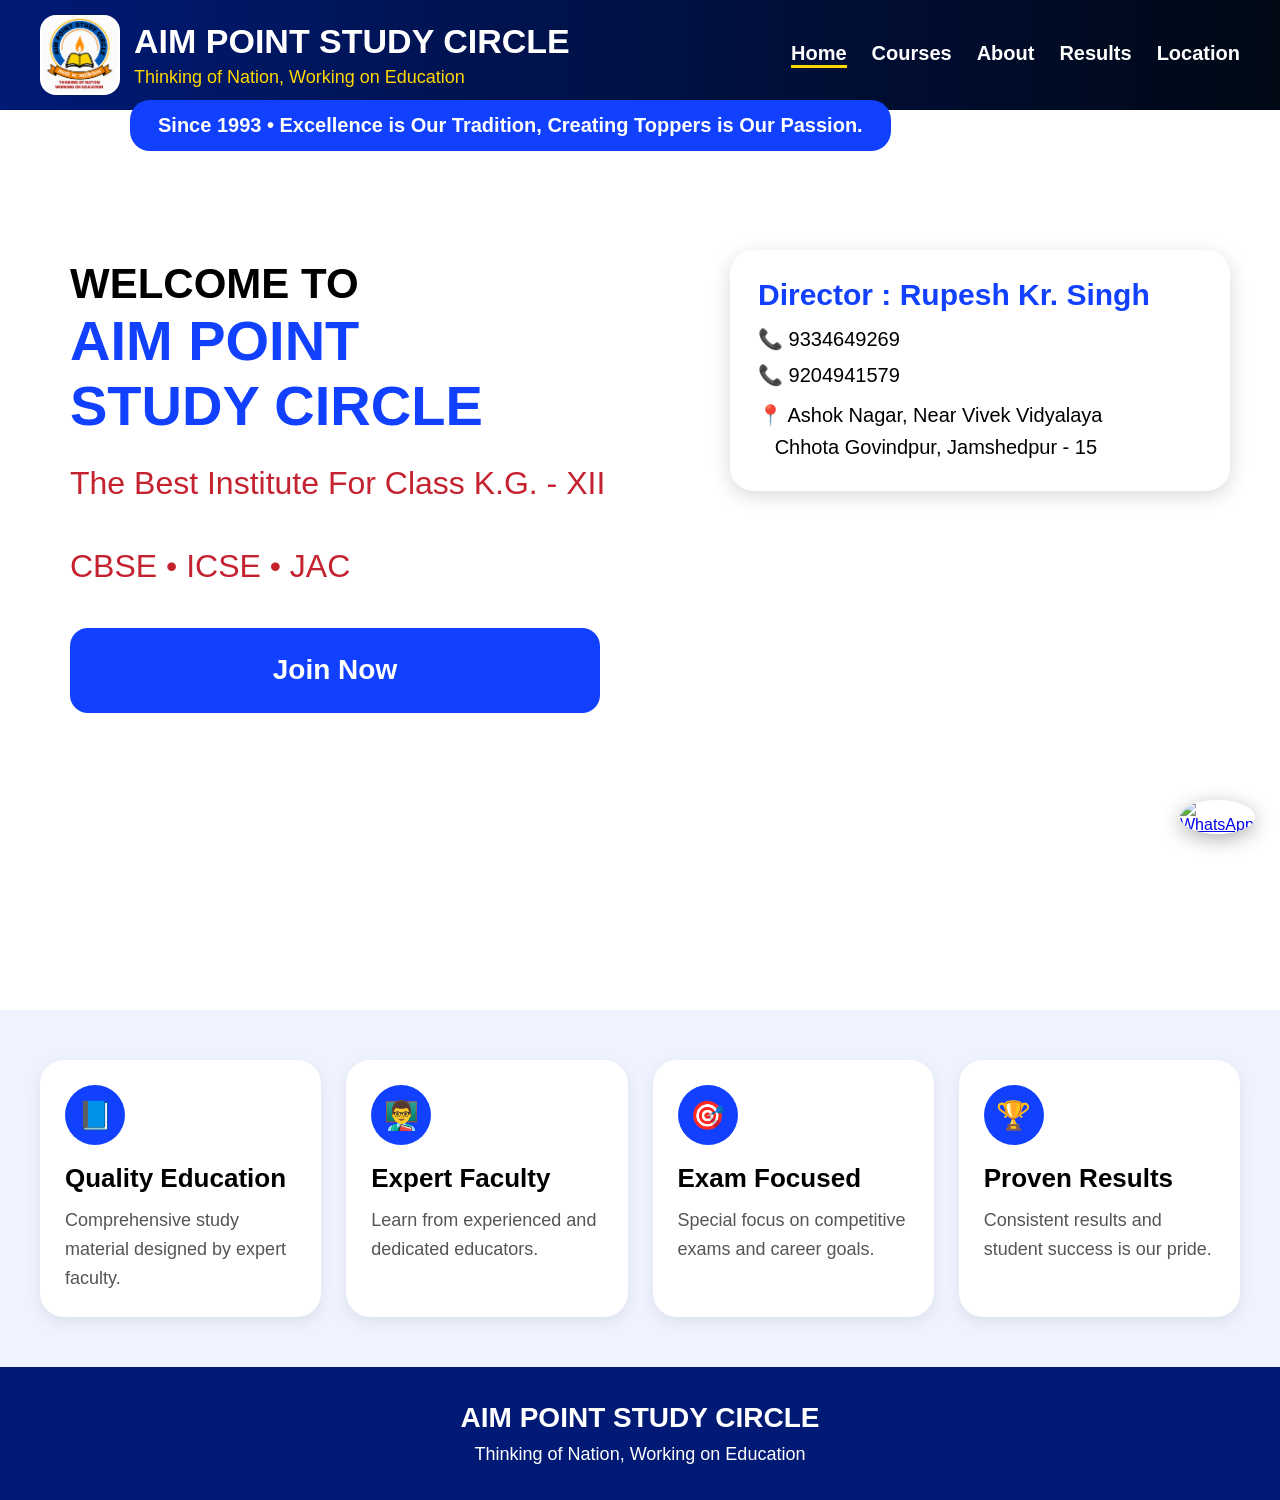
==== index.html @ ee71f538 "Initial Commit" ====
<!DOCTYPE html>
<html lang="en">

<head>

    <meta charset="UTF-8">
    <meta name="viewport" content="width=device-width, initial-scale=1.0">

    <title>AIM POINT STUDY CIRCLE</title>

    <link rel="stylesheet" href="style.css">

</head>

<body>

    <nav>

        <div class="navbar">

            <div class="logo-section">

                <img src="logo.png" alt="Logo">

                <div>

                    <h1>AIM POINT STUDY CIRCLE</h1>

                    <p>Thinking of Nation, Working on Education</p>

                </div>

            </div>

            <ul>

                <li class="active">
                    <a href="index.html">Home</a>
                </li>

                <li>
                    <a href="courses.html">Courses</a>
                </li>

                <li>
    <a href="about.html">About</a>
</li>

                <li>
    <a href="results.html">Results</a>
</li>
 <li>
    <a href="location.html">Location</a>
</li>
            </ul>

           

        </div>

    </nav>



    <section class="hero">

        <div class="overlay">

            <div class="hero-content">

                <p class="tagline">
                    Since 1993 • Excellence is Our Tradition, Creating Toppers is Our Passion.
                </p>

                <h1>WELCOME TO</h1>

                <h2>AIM POINT</h2>

                <h2>STUDY CIRCLE</h2>

                <p class="description">

                    The Best Institute For Class K.G. - XII

                    <br><br>

                    CBSE • ICSE • JAC

                </p>

                <div class="buttons">

                    

                    <a href="admission.html">
    <button class="join-btn">
        Join Now
    </button>
</a>

                </div>

                <div class="contact-box">

                    <h3>Director : Rupesh Kr. Singh</h3>

                    <p>📞 9334649269</p>

                    <p>📞 9204941579</p>

                    <p class="address">
                        📍 Ashok Nagar, Near Vivek Vidyalaya
                        <br>
                           &nbsp;&nbsp;&nbsp;Chhota Govindpur, Jamshedpur - 15
                    </p>

                </div>

            </div>

        </div>

    </section>



    <section class="features">

        <div class="cards">

            <div class="card">

                <div class="icon">📘</div>

                <h2>Quality Education</h2>

                <p>
                    Comprehensive study material designed by expert faculty.
                </p>

            </div>

            <div class="card">

                <div class="icon">👨‍🏫</div>

                <h2>Expert Faculty</h2>

                <p>
                    Learn from experienced and dedicated educators.
                </p>

            </div>

            <div class="card">

                <div class="icon">🎯</div>

                <h2>Exam Focused</h2>

                <p>
                    Special focus on competitive exams and career goals.
                </p>

            </div>

            <div class="card">

                <div class="icon">🏆</div>

                <h2>Proven Results</h2>

                <p>
                    Consistent results and student success is our pride.
                </p>

            </div>

        </div>

    </section>


    <footer>

        <h2>AIM POINT STUDY CIRCLE</h2>

        <p>Thinking of Nation, Working on Education</p>

    </footer>
<a href="https://wa.me/919334649269" class="whatsapp-btn" target="_blank">

    <img src="https://cdn-icons-png.flaticon.com/512/733/733585.png" alt="WhatsApp">

</a>
</body>

</html>
---- style.css ----
*{
    margin:0;
    padding:0;
    box-sizing:border-box;
    font-family:Arial, Helvetica, sans-serif;
}

body{
    overflow-x:hidden;
}

/* ================= NAVBAR ================= */

nav{
    background:linear-gradient(to right,#001a75,#000814);
    padding:15px 40px;
}

.navbar{
    display:flex;
    justify-content:space-between;
    align-items:center;
}

.logo-section{
    display:flex;
    align-items:center;
    gap:14px;
}

.logo-section img{
    width:80px;
    height:80px;
    background:white;
    border-radius:20%;
    padding:3px;
}

.logo-section h1{
    color:white;
    font-size:34px;
    font-weight:900;
}

.logo-section p{
    color:gold;
    font-size:18px;
    margin-top:6px;
}

ul{
    display:flex;
    list-style:none;
    gap:25px;
}

ul li{
    color:white;
    font-size:20px;
    font-weight:700;
    cursor:pointer;
}

ul li a{
    color:white;
    text-decoration:none;
}

ul li a:hover{
    color:gold;
}

.active{
    color:gold;
    border-bottom:3px solid gold;
}

.location-btn{

    background:gold;

    color:black;

    text-decoration:none;

    padding:16px 34px;

    border-radius:16px;

    font-size:24px;

    font-weight:bold;

    display:inline-block;
}

/* ================= HERO ================= */

.hero{
    height:100vh;
    background-image:url("https://images.unsplash.com/photo-1523240795612-9a054b0db644?q=80&w=2070&auto=format&fit=crop");
    background-size:cover;
    background-position:center;
}

.overlay{
    width:100%;
    height:100%;
    background:rgba(255,255,255,0.82);
}

.hero-content{
    padding-left:70px;
    padding-top:150px;
    position:relative;
}

.tagline{
    position:absolute;
    top:-10px;
    left:130px;
    background:#1140ff;
    color:white;
    padding:14px 28px;
    border-radius:20px;
    font-size:20px;
    font-weight:bold;
}

.hero-content h1{
    font-size:42px;
    color:black;
}

.hero-content h2{
    font-size:56px;
    color:#1140ff;
    font-weight:900;
}

.description{
    font-size:32px;
    color:#c52230;
    margin-top:25px;
    line-height:1.3;
}

/* ================= BUTTONS ================= */

.buttons{
    margin-top:40px;
}

.course-btn{
    background:#1140ff;
    color:white;
    border:none;
    padding:16px 30px;
    border-radius:16px;
    font-size:18px;
    cursor:pointer;
}

.join-btn{

    width:530px;

    height:85px;

    background:#1140ff;

    color:white;

    border:none;

    border-radius:18px;

    font-size:28px;

    font-weight:700;

    cursor:pointer;

    transition:0.3s;
}

.join-btn:hover{

    background:#001a75;

    transform:translateY(-3px);
}

/* ================= CONTACT BOX ================= */

.contact-box{
    position:absolute;
    top:140px;
    right:50px;
    left:auto;
    width:500px;
    background:white;
    padding:28px;
    border-radius:24px;
    box-shadow:0 5px 20px rgba(0,0,0,0.15);
}

.contact-box h3{
    color:#1140ff;
    font-size:30px;
    margin-bottom:15px;
}

.contact-box p{
    font-size:20px;
    margin-top:12px;
}

.address{
    line-height:1.6;
}

/* ================= FEATURES ================= */

.features{
    background:#eef3ff;
    padding:50px 40px;
}

.cards{
    display:grid;
    grid-template-columns:repeat(4,1fr);
    gap:25px;
}

.card{
    background:white;
    padding:25px;
    border-radius:24px;
    box-shadow:0 5px 15px rgba(0,0,0,0.08);
}

.icon{
    width:60px;
    height:60px;
    background:#1140ff;
    color:white;
    border-radius:50%;
    display:flex;
    justify-content:center;
    align-items:center;
    font-size:28px;
    margin-bottom:18px;
}

.card h2{
    font-size:26px;
    margin-bottom:12px;
}

.card p{
    font-size:18px;
    color:#555;
    line-height:1.6;
}

/* ================= COURSES PAGE ================= */

.courses-page{
    padding:80px 60px;
    background:
    linear-gradient(rgba(255,255,255,0.92),
    rgba(255,255,255,0.92)),
    url("https://images.unsplash.com/photo-1523240795612-9a054b0db644?q=80&w=2070");
    background-size:cover;
    background-position:center;
    background-attachment:fixed;
    min-height:100vh;
}

.section-title{
    text-align:center;
    font-size:50px;
    color:#1140ff;
    font-weight:900;
    margin-bottom:15px;
}

.course-subtitle{
    text-align:center;
    font-size:24px;
    color:#444;
    margin-bottom:50px;
}

.course-container{
    display:grid;
    grid-template-columns:repeat(3,1fr);
    gap:30px;
}

.course-card{

    background:linear-gradient(135deg,#1140ff,#001a75);

    color:white;

    padding:45px;

    border-radius:25px;

    text-align:center;

    box-shadow:0 10px 30px rgba(0,0,0,0.12);

    transition:0.4s;
}

.course-card:hover{

    transform:translateY(-12px);

    box-shadow:0 20px 40px rgba(17,64,255,0.25);
}

.course-card h2{

    color:white;

    font-size:38px;

    margin-bottom:20px;
}

.class-range{

    color:#ffd700;

    font-size:28px;

    font-weight:700;

    margin-bottom:25px;
}

.course-detail{

    color:white;

    font-size:30px;

    font-weight:700;

    margin-bottom:20px;
}

.special-focus{

    color:white;

    font-size:24px;

    line-height:1.6;
}
.senior-card{

    grid-column:1 / span 3;

    background:
    linear-gradient(135deg,#1140ff,#001a75);

    color:white;
}

.senior-card h2{

    color:white;
}

.senior-card .class-range{

    color:#ffd700;
}

.senior-card .special-focus{

    color:white;

    font-size:28px;
}


/* ================= FOOTER ================= */

footer{
    background:#001a75;
    color:white;
    text-align:center;
    padding:35px;
}

footer h2{
    font-size:28px;
    margin-bottom:10px;
}

footer p{
    font-size:18px;
}
/* ================= ADMISSION PAGE ================= */

.admission-page{

    background:#eef3ff;

    padding:50px 20px;
}

.form-container{

    max-width:1000px;

    margin:auto;

    background:white;

    padding:40px;

    border-radius:20px;

    box-shadow:0 5px 20px rgba(0,0,0,0.15);
}

.form-header{

    display:flex;

    align-items:center;

    justify-content:flex-start;

    gap:40px;

    margin-bottom:35px;
}

.form-header img{

    width:180px;

    height:180px;

    object-fit:contain;

    margin-left:-20px;
}


.header-text{

    flex:1;

    text-align:center;
}

.header-text h1{

    color:#001a75;

    font-size:45px;

    font-weight:900;

    margin-bottom:5px;
}

.header-text h2{

    color:#1140ff;

    font-size:42px;

    font-weight:800;
}
.form-container h3{

    color:#001a75;

    font-size:25px;

    margin:30px 0 15px;
}

.form-row{

    display:flex;

    flex-direction:column;

    margin-bottom:15px;
}

.form-grid{

    display:grid;

    grid-template-columns:repeat(3,1fr);

    gap:15px;

    margin-bottom:15px;
}

label{

    display:block;

    font-size:20px;

    font-weight:700;

    margin-bottom:5px;

    color:#222;
}

input,
select,
textarea{

    width:100%;

    padding:12px;

    border:1px solid #ccc;

    border-radius:8px;

    font-size:16px;
    margin-bottom:15px;
    outline:none;
}

input:focus,
select:focus,
textarea:focus{

    border-color:#1140ff;
}

.checkbox-group{

    display:flex;

    flex-wrap:wrap;

    gap:20px;

    margin-bottom:20px;
}

.checkbox-group label{

    font-weight:500;
}

.declaration{

    margin:25px 0;

    font-size:18px;

    line-height:1.6;
}

.signature-row{

    display:grid;

    grid-template-columns:1fr 1fr;

    gap:25px;

    margin-top:25px;
}

.submit-btn{

    width:100%;

    background:#1140ff;

    color:white;

    border:none;

    padding:18px;

    border-radius:10px;

    font-size:22px;

    font-weight:bold;

    cursor:pointer;

    margin-top:25px;

    transition:0.3s;
}

.submit-btn:hover{

    background:#001a75;
}

input[type="checkbox"]{

    width:auto;

    margin-right:8px;
}
/* ================= RESULTS PAGE ================= */

.results-page{

    padding:80px 50px;

    background:
    linear-gradient(rgba(255,255,255,0.92),
    rgba(255,255,255,0.92)),
    url("https://images.unsplash.com/photo-1523240795612-9a054b0db644?q=80&w=2070");

    background-size:cover;

    background-attachment:fixed;
}

.results-title{

    text-align:center;

    font-size:70px;

    color:#1140ff;

    margin-bottom:15px;
}

.results-subtitle{

    text-align:center;

    font-size:28px;

    margin-bottom:60px;

    color:#444;
}

.year-section{

    margin-bottom:80px;
}

.year-section h2{

    font-size:42px;

    color:#001a75;

    margin-bottom:30px;

    text-align:center;
}

.topper-container{

    display:grid;

    grid-template-columns:repeat(3,1fr);

    gap:30px;
}

.topper-card{

    background:white;

    padding:30px;

    text-align:center;

    border-radius:25px;

    box-shadow:0 10px 25px rgba(0,0,0,0.12);

    transition:0.3s;
}

.topper-card:hover{

    transform:translateY(-10px);
}

.topper-card img{

    width:180px;

    height:180px;

    border-radius:50%;

    object-fit:cover;

    border:5px solid #1140ff;
}

.topper-card h3{

    margin-top:20px;

    font-size:28px;

    color:#111;
}

.topper-card p{

    font-size:36px;

    color:#1140ff;

    font-weight:800;

    margin:10px 0;
}

.topper-card span{

    font-size:22px;

    color:#555;
}
/* ================= ABOUT HERO ================= */

.about-hero{

    height:70vh;

    background:
    linear-gradient(rgba(0,26,117,0.75),
    rgba(0,8,20,0.75)),
    url("https://images.unsplash.com/photo-1523240795612-9a054b0db644?q=80&w=2070");

    background-size:cover;

    background-position:center;

    display:flex;

    align-items:center;

    justify-content:center;

    text-align:center;

    color:white;
}

.about-overlay h1{

    font-size:75px;

    font-weight:900;

    margin-bottom:20px;
}

.about-overlay p{

    font-size:35px;

    color:gold;

    margin-bottom:20px;
}

.about-overlay h2{

    font-size:40px;

    max-width:1200px;

    margin:auto;

    line-height:1.5;
}



/* ================= HISTORY ================= */

.history{

    padding:90px 120px;

    text-align:center;

    background:#f8faff;
}

.history h2{

    font-size:60px;

    color:#1140ff;

    margin-bottom:30px;
}

.history p{

    font-size:28px;

    line-height:1.8;

    color:#444;

    max-width:1400px;

    margin:auto;
}



/* ================= VISION MISSION VALUES ================= */

/* ================= VISION MISSION VALUES ================= */

.vmv{

    padding:80px 120px;

    display:flex;

    flex-direction:column;

    gap:35px;

    background:white;
}

.vmv-card{

    background:linear-gradient(135deg,#1140ff,#001a75);

    color:white;

    padding:50px;

    border-radius:25px;

    text-align:center;

    box-shadow:0 10px 25px rgba(0,0,0,0.15);

    transition:0.3s;
}

.vmv-card:hover{

    transform:translateY(-5px);
    
    
}

.vmv-card h2{

    font-size:50px;

    color:#ffd700;

    margin-bottom:20px;
}

.vmv-card p{

    font-size:28px;

    line-height:1.8;

    color:white;
}


/* ================= WHY CHOOSE US ================= */

.why-us{

    padding:90px 80px;

    background:#eef3ff;
}

.why-us h1{

    text-align:center;

    font-size:65px;

    color:#1140ff;

    margin-bottom:60px;
}

.why-container{

    display:grid;

    grid-template-columns:repeat(4,1fr);

    gap:30px;
}

.why-card{

    background:white;

    padding:35px;

    border-radius:25px;

    text-align:center;

    box-shadow:0 8px 20px rgba(0,0,0,0.12);

    transition:0.3s;
}

.why-card:hover{

    transform:translateY(-8px);
}

.why-card h2{

    font-size:32px;

    color:#1140ff;

    margin-bottom:20px;
}

.why-card p{

    font-size:22px;

    line-height:1.7;
}



/* ================= STUDENT MESSAGE ================= */

.student-message{

    padding:90px 120px;

    text-align:center;

    background:white;
}

.student-message h1{

    font-size:65px;

    color:#1140ff;

    margin-bottom:35px;
}

.student-message p{

    font-size:28px;

    line-height:2;

    max-width:1400px;

    margin:auto;

    color:#444;
}



/* ================= DIRECTOR SECTION ================= */

.director-section{

    padding:100px 80px;

    display:flex;

    gap:60px;

    align-items:center;

    background:#eef3ff;
}

.director-photo{

    width:450px;

    height:550px;

    background:white;

    border:5px dashed #1140ff;

    border-radius:25px;

    display:flex;

    align-items:center;

    justify-content:center;

    font-size:32px;

    font-weight:bold;

    color:#1140ff;

    flex-shrink:0;
}

.director-message{

    flex:1;
}

.director-message h1{

    font-size:60px;

    color:#1140ff;

    margin-bottom:30px;
}

.director-message p{

    font-size:27px;

    line-height:2;

    color:#444;
}

.director-message h3{

    margin-top:30px;

    font-size:35px;

    color:#001a75;
}



/* ================= ACHIEVEMENTS ================= */

.achievements{

    padding:90px 80px;

    display:grid;

    grid-template-columns:repeat(4,1fr);

    gap:30px;

    background:white;
}

.achievement-card{

    background:
    linear-gradient(135deg,#1140ff,#001a75);

    color:white;

    text-align:center;

    padding:45px;

    border-radius:25px;
}

.achievement-card h1{

    font-size:70px;

    margin-bottom:15px;
}

.achievement-card p{

    font-size:26px;
}



/* ================= ABOUT PAGE RESPONSIVE ================= */

@media(max-width:768px){

    .about-overlay h1{

        font-size:40px;
    }

    .about-overlay h2{

        font-size:24px;
    }

    .history,
    .student-message{

        padding:50px 25px;
    }

    .history h2,
    .why-us h1,
    .student-message h1{

        font-size:38px;
    }

    .history p,
    .student-message p{

        font-size:20px;
    }

    .vmv,
    .why-container,
    .achievements{

        grid-template-columns:1fr;
    }

    .director-section{

        flex-direction:column;
    }

    .director-photo{

        width:100%;

        height:350px;
    }

    .director-message h1{

        font-size:38px;
    }

    .director-message p{

        font-size:20px;
    }
}
/* ================= LOCATION ================= */

.location-section{

    padding:80px 60px;

    background:#eef3ff;

    text-align:center;
}

.location-section h1{

    font-size:60px;

    color:#1140ff;

    margin-bottom:20px;
}

.location-section p{

    font-size:28px;

    margin-bottom:40px;

    color:#444;
}

.map-container{

    border-radius:25px;

    overflow:hidden;

    box-shadow:0 10px 25px rgba(0,0,0,0.15);
}
.location-buttons{

    margin-bottom:30px;
}

.map-btn{

    background:#1140ff;

    color:white;

    text-decoration:none;

    padding:18px 35px;

    border-radius:15px;

    font-size:22px;

    font-weight:700;

    display:inline-block;

    transition:0.3s;
}

.map-btn:hover{

    background:#001a75;
}
/* ================= MOBILE ================= */

@media(max-width:768px){

    .form-container{

        padding:25px;
    }

    .form-grid{

        grid-template-columns:1fr;
    }

    .signature-row{

        grid-template-columns:1fr;
    }

    .checkbox-group{

        flex-direction:column;

        gap:10px;
    }

    .form-container h1{

        font-size:30px;
    }

    .form-container h2{

        font-size:24px;
    }
}
.enrollment-section{

    background:#f8faff;

    padding:20px;

    border-radius:12px;

    margin-bottom:20px;
}

.enrollment-section h4{

    color:#1140ff;

    font-size:20px;

    margin-top:20px;

    margin-bottom:12px;

    border-left:5px solid #1140ff;

    padding-left:10px;
}

.enrollment-section h4:first-child{

    margin-top:0;
}
.nearby-places{

    background:white;

    max-width:900px;

    margin:10px auto 40px;

    padding:30px;

    border-radius:20px;

    box-shadow:0 5px 20px rgba(0,0,0,0.1);
}

.nearby-places h2{

    color:#1140ff;

    font-size:38px;

    margin-bottom:20px;

    text-align:center;
}

.nearby-places ul{

    list-style:none;

    padding:0;

    display:flex;

    flex-direction:column;

    gap:15px;

    align-items:flex-start;
}

.nearby-places ul li{

    font-size:26px;

    font-weight:600;

    color:#333;

    width:100%;

    text-align:left;

    padding:12px 0;

    border-bottom:1px solid #ddd;
}
/* ================= WHY CHOOSE AIM POINT ================= */

.why-choose{

    padding:100px 60px;

    background:
    linear-gradient(rgba(255,255,255,0.92),
    rgba(255,255,255,0.92)),
    url("https://images.unsplash.com/photo-1509062522246-3755977927d7?q=80&w=2070");

    background-size:cover;

    background-position:center;
}

.why-choose h1{

    text-align:center;

    font-size:70px;

    color:#1140ff;

    margin-bottom:70px;

    font-weight:900;

    text-transform:uppercase;
}

.why-grid{

    display:grid;

    grid-template-columns:repeat(3,1fr);

    gap:35px;
}

.why-card{

    background:white;

    padding:40px;

    border-radius:30px;

    text-align:center;

    box-shadow:0 15px 35px rgba(0,0,0,0.12);

    transition:0.4s;
}

.why-card:hover{

    transform:translateY(-15px);

    background:linear-gradient(135deg,#1140ff,#001a75);

    color:white;
}

.why-icon{

    font-size:60px;

    margin-bottom:20px;
}

.why-card h2{

    font-size:34px;

    margin-bottom:15px;

    font-weight:800;
}

.why-card p{

    font-size:22px;

    line-height:1.7;
}
/* ================= WHATSAPP BUTTON ================= */

.whatsapp-btn{

    position:fixed;

    bottom:25px;

    right:25px;

    width:75px;

    height:75px;

    z-index:9999;
}

.whatsapp-btn img{

    width:100%;

    height:100%;

    border-radius:50%;

    box-shadow:0 5px 20px rgba(0,0,0,0.3);

    transition:0.3s;
}

.whatsapp-btn img:hover{

    transform:scale(1.1);
}
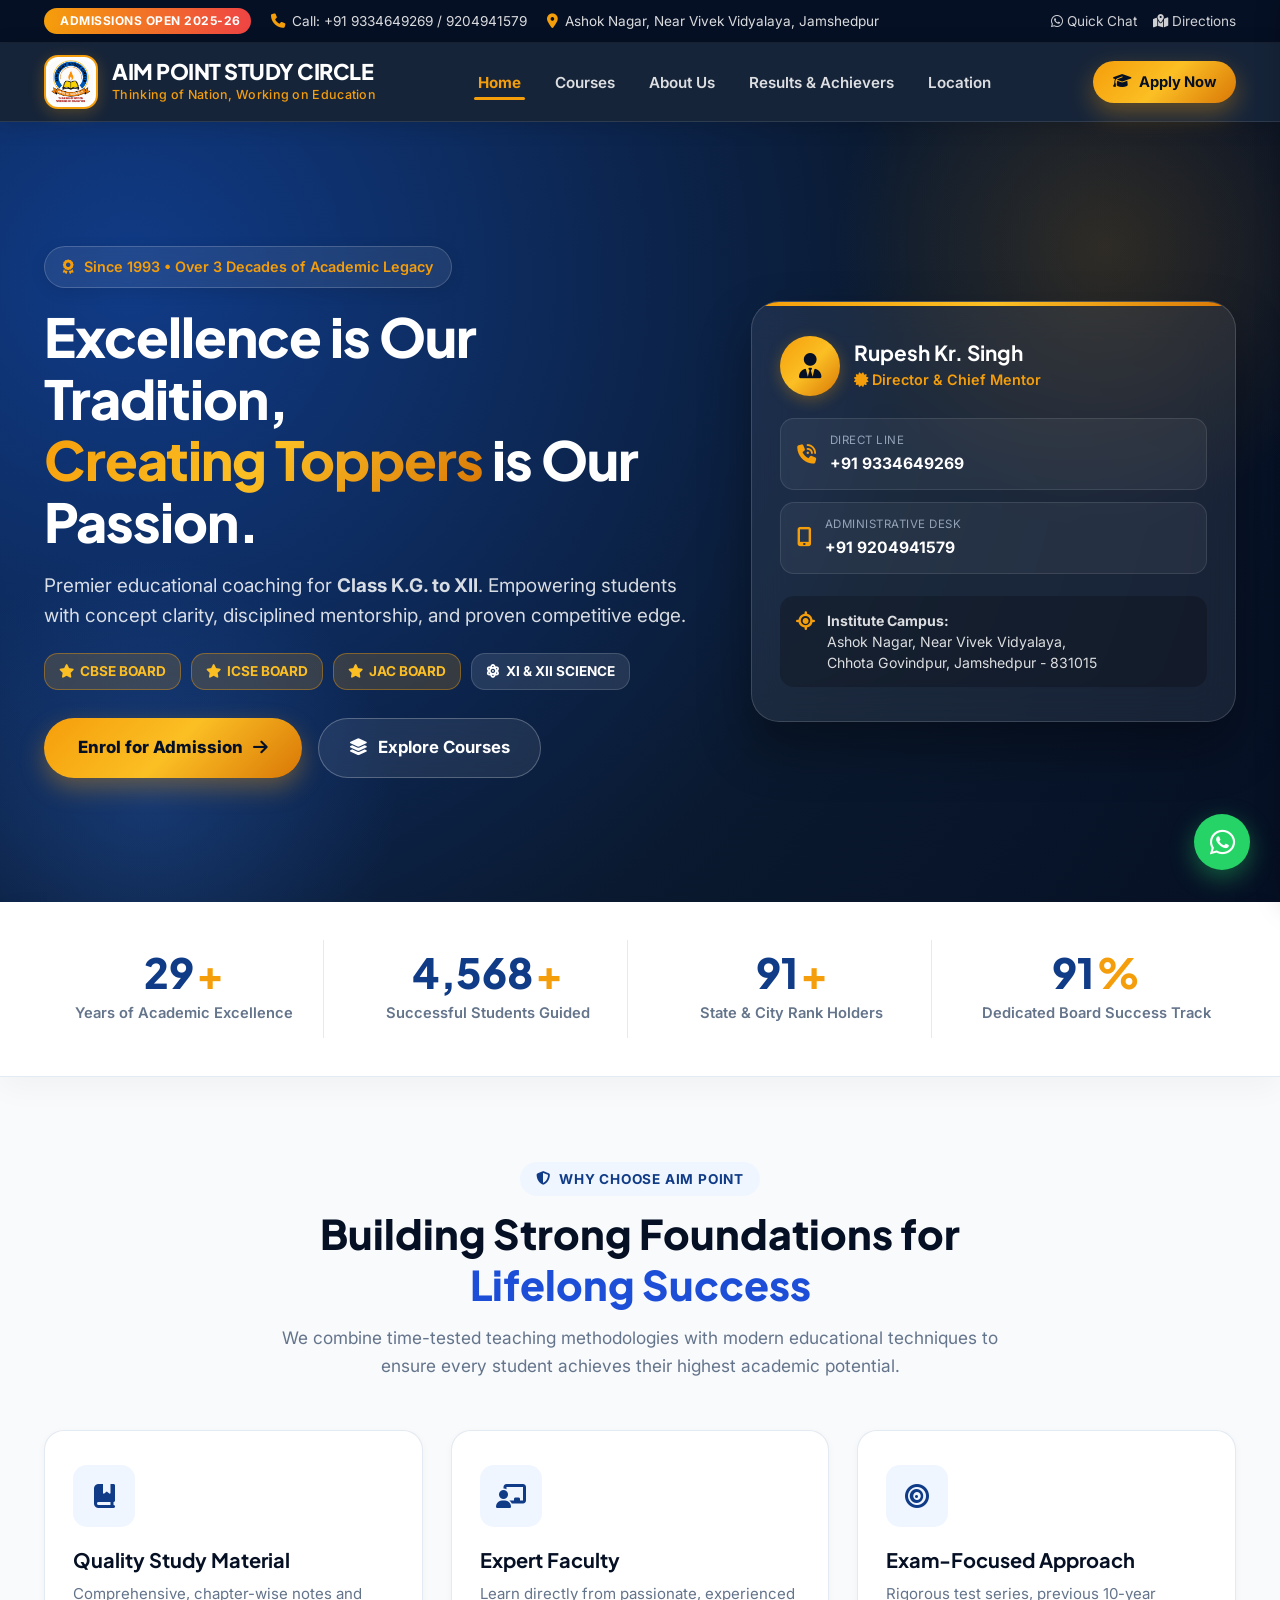
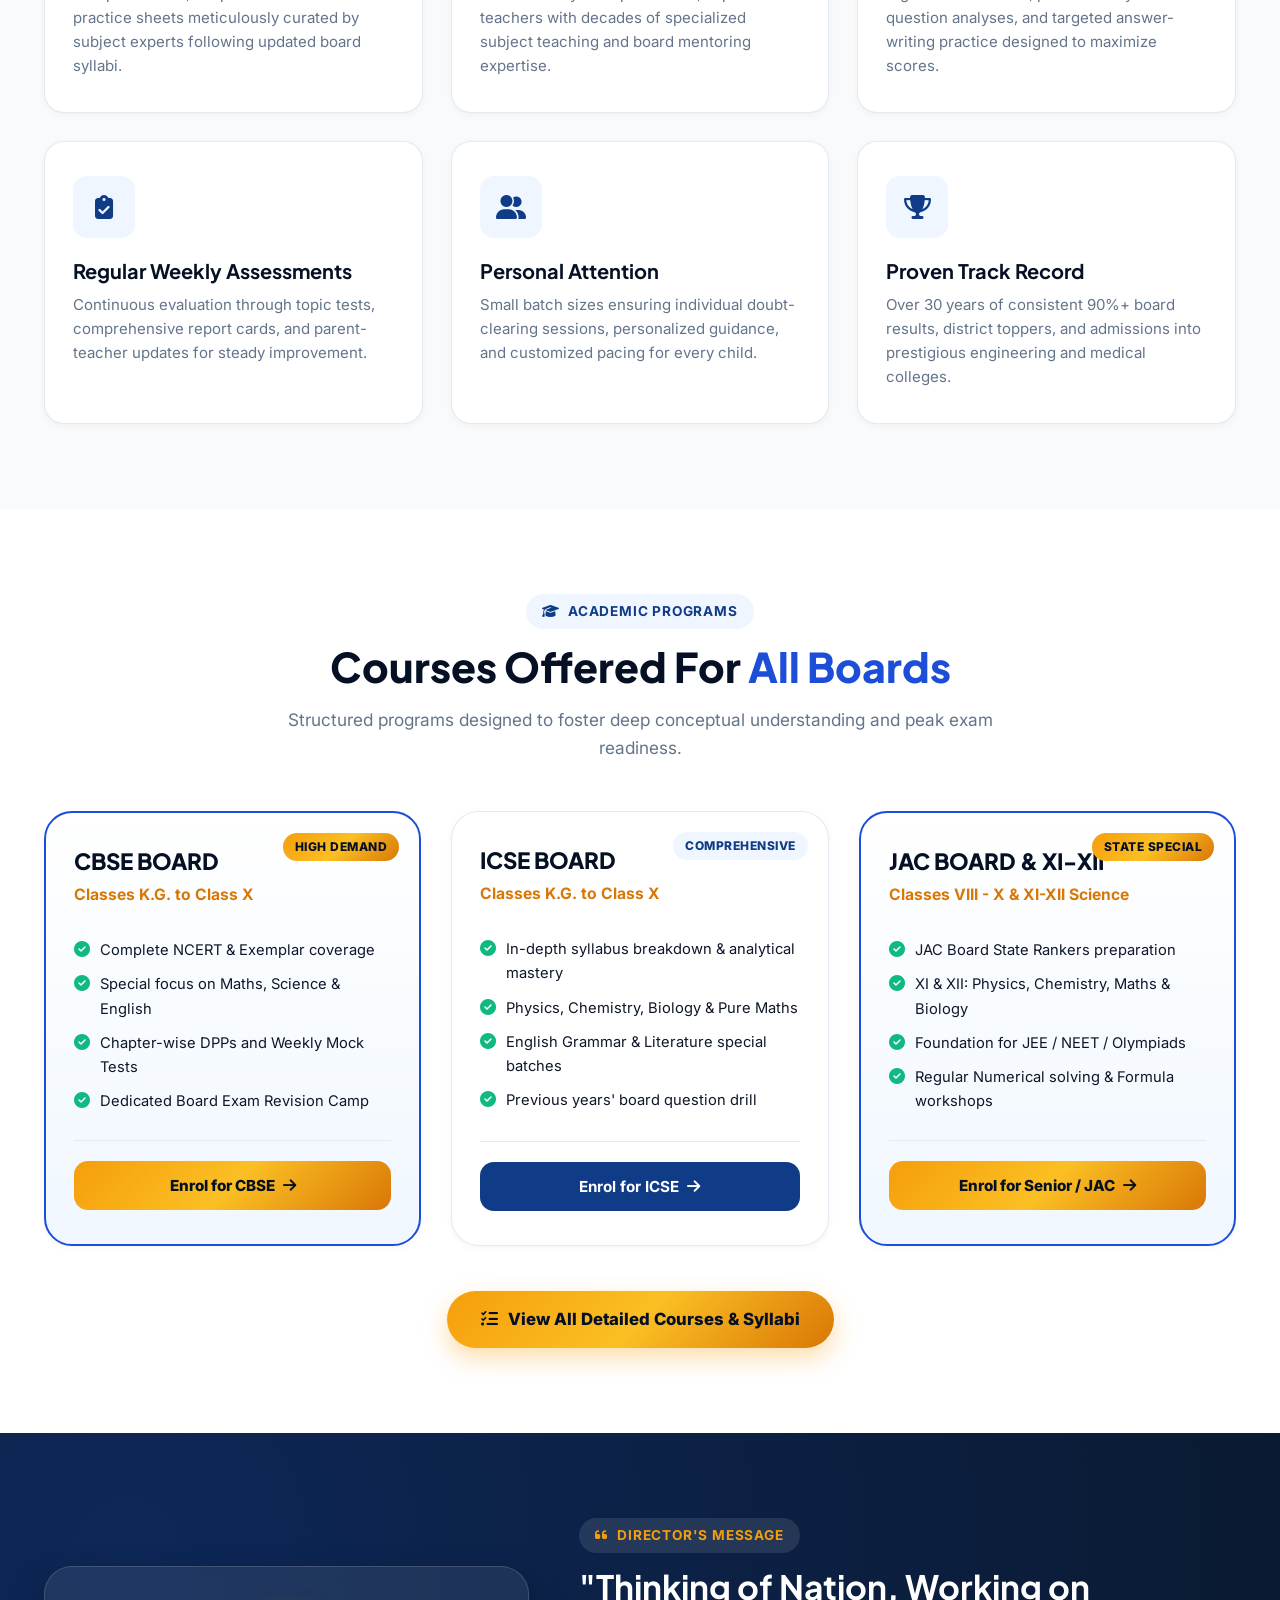
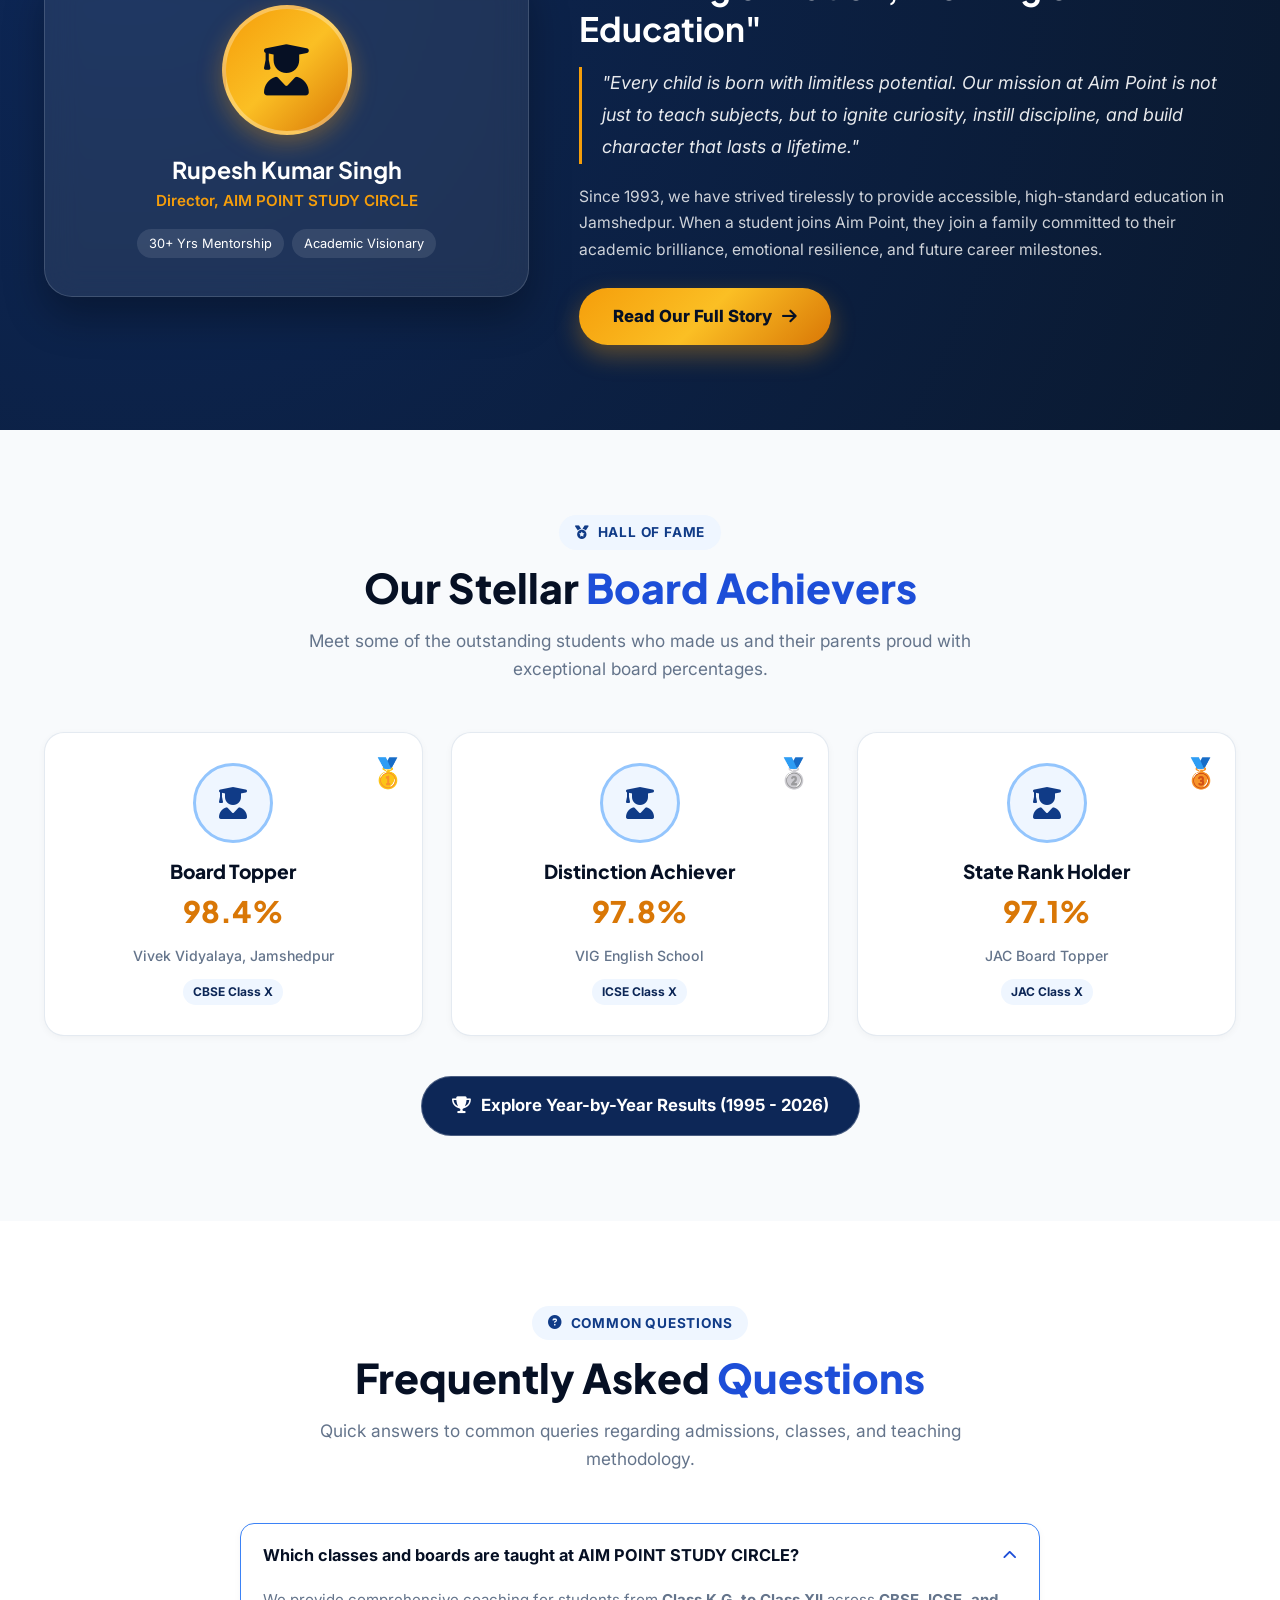
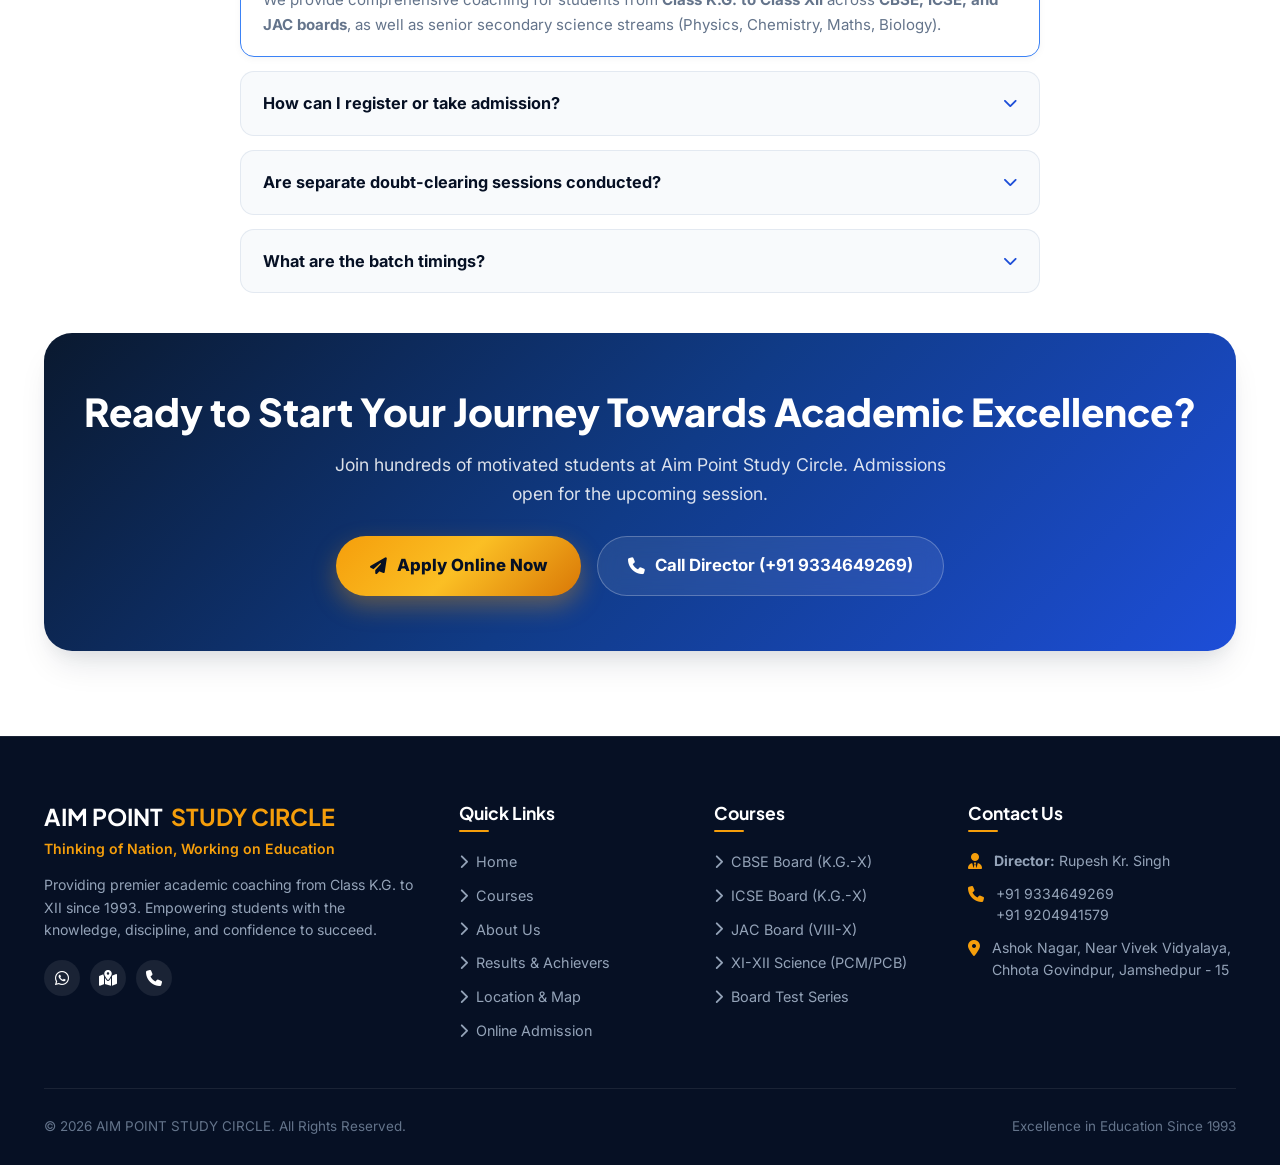
==== commit d5a333e8: "✨ Redesign website with modern UI/UX, responsive layout, animations and glassmorphism" ====
--- a/index.html
+++ b/index.html
@@ -2,197 +2,645 @@
 <html lang="en">
 
 <head>
-
     <meta charset="UTF-8">
     <meta name="viewport" content="width=device-width, initial-scale=1.0">
-
-    <title>AIM POINT STUDY CIRCLE</title>
-
+    <title>AIM POINT STUDY CIRCLE | Premier Coaching Institute (K.G. - XII)</title>
+    <meta name="description" content="AIM POINT STUDY CIRCLE - Leading coaching institute in Jamshedpur since 1993 for CBSE, ICSE, JAC boards (K.G. to XII) & competitive foundations.">
+    <meta name="keywords" content="Aim Point Study Circle, Coaching Institute Jamshedpur, CBSE Coaching, ICSE Coaching, JAC Board, Class 10, Class 12 Science, Rupesh Kumar Singh">
+
+    <!-- Google Fonts -->
+    <link rel="preconnect" href="https://fonts.googleapis.com">
+    <link rel="preconnect" href="https://fonts.gstatic.com" crossorigin>
+    <link href="https://fonts.googleapis.com/css2?family=Inter:wght@300;400;500;600;700&family=Outfit:wght@400;500;600;700;800;900&family=Plus+Jakarta+Sans:wght@400;500;600;700;800&display=swap" rel="stylesheet">
+
+    <!-- FontAwesome 6 CDN -->
+    <link rel="stylesheet" href="https://cdnjs.cloudflare.com/ajax/libs/font-awesome/6.5.1/css/all.min.css">
+
+    <!-- Stylesheet -->
     <link rel="stylesheet" href="style.css">
-
 </head>
 
 <body>
 
-    <nav>
-
-        <div class="navbar">
-
-            <div class="logo-section">
-
-                <img src="logo.png" alt="Logo">
-
-                <div>
-
-                    <h1>AIM POINT STUDY CIRCLE</h1>
-
-                    <p>Thinking of Nation, Working on Education</p>
-
-                </div>
-
-            </div>
-
-            <ul>
-
-                <li class="active">
-                    <a href="index.html">Home</a>
-                </li>
-
-                <li>
-                    <a href="courses.html">Courses</a>
-                </li>
-
-                <li>
-    <a href="about.html">About</a>
-</li>
-
-                <li>
-    <a href="results.html">Results</a>
-</li>
- <li>
-    <a href="location.html">Location</a>
-</li>
+    <!-- ================= TOP INFO BAR ================= -->
+    <div class="top-bar">
+        <div class="container">
+            <div class="top-bar-left">
+                <div class="top-bar-item">
+                    <span class="admission-badge-pill">
+                        <i class="fa-solid fa-sparkles"></i> Admissions Open 2025-26
+                    </span>
+                </div>
+                <div class="top-bar-item">
+                    <i class="fa-solid fa-phone"></i>
+                    <span>Call: <a href="tel:9334649269">+91 9334649269</a> / <a href="tel:9204941579">9204941579</a></span>
+                </div>
+                <div class="top-bar-item">
+                    <i class="fa-solid fa-location-dot"></i>
+                    <span>Ashok Nagar, Near Vivek Vidyalaya, Jamshedpur</span>
+                </div>
+            </div>
+            <div class="top-bar-right">
+                <a href="https://wa.me/919334649269" target="_blank" title="WhatsApp Chat">
+                    <i class="fa-brands fa-whatsapp"></i> Quick Chat
+                </a>
+                <a href="location.html" title="Get Directions">
+                    <i class="fa-solid fa-map-location-dot"></i> Directions
+                </a>
+            </div>
+        </div>
+    </div>
+
+    <!-- ================= STICKY HEADER & NAVBAR ================= -->
+    <header>
+        <div class="container">
+            <nav class="navbar">
+                <a href="index.html" class="logo-section">
+                    <div class="logo-container">
+                        <img src="logo.png" alt="Aim Point Logo">
+                    </div>
+                    <div class="logo-text">
+                        <h1>AIM POINT <span>STUDY CIRCLE</span></h1>
+                        <p>Thinking of Nation, Working on Education</p>
+                    </div>
+                </a>
+
+                <ul class="nav-menu">
+                    <li class="active"><a href="index.html">Home</a></li>
+                    <li><a href="courses.html">Courses</a></li>
+                    <li><a href="about.html">About Us</a></li>
+                    <li><a href="results.html">Results & Achievers</a></li>
+                    <li><a href="location.html">Location</a></li>
+                </ul>
+
+                <div class="nav-actions">
+                    <a href="admission.html" class="btn-header-join">
+                        <i class="fa-solid fa-graduation-cap"></i> Apply Now
+                    </a>
+                    <button class="mobile-toggle" aria-label="Toggle navigation">
+                        <i class="fa-solid fa-bars-staggered"></i>
+                    </button>
+                </div>
+            </nav>
+        </div>
+    </header>
+
+    <!-- ================= MOBILE DRAWER ================= -->
+    <div class="mobile-drawer-overlay"></div>
+    <div class="mobile-drawer">
+        <div>
+            <div class="mobile-drawer-header">
+                <div class="logo-text">
+                    <h1 style="font-size: 1.15rem; color: #fff;">AIM POINT</h1>
+                    <p style="font-size: 0.72rem; color: var(--accent-gold);">STUDY CIRCLE</p>
+                </div>
+                <button class="mobile-drawer-close" aria-label="Close menu">
+                    <i class="fa-solid fa-xmark"></i>
+                </button>
+            </div>
+            <ul class="mobile-nav-links">
+                <li class="active"><a href="index.html"><i class="fa-solid fa-house"></i> Home</a></li>
+                <li><a href="courses.html"><i class="fa-solid fa-book-open"></i> Courses</a></li>
+                <li><a href="about.html"><i class="fa-solid fa-school"></i> About Us</a></li>
+                <li><a href="results.html"><i class="fa-solid fa-trophy"></i> Results</a></li>
+                <li><a href="location.html"><i class="fa-solid fa-map-pin"></i> Location</a></li>
             </ul>
-
-           
-
-        </div>
-
-    </nav>
-
-
-
+        </div>
+        <div class="mobile-drawer-footer">
+            <a href="admission.html" class="btn-primary" style="width: 100%; justify-content: center; padding: 12px;">
+                <i class="fa-solid fa-user-plus"></i> Join / Admission
+            </a>
+            <div style="font-size: 0.8rem; color: var(--text-light); text-align: center;">
+                📞 +91 9334649269 | Jamshedpur
+            </div>
+        </div>
+    </div>
+
+    <!-- ================= HERO SECTION ================= -->
     <section class="hero">
-
-        <div class="overlay">
-
-            <div class="hero-content">
-
-                <p class="tagline">
-                    Since 1993 • Excellence is Our Tradition, Creating Toppers is Our Passion.
+        <div class="container">
+            <div class="hero-grid">
+                <div class="hero-content">
+                    <div class="hero-pill">
+                        <i class="fa-solid fa-award"></i>
+                        <span>Since 1993 • Over 3 Decades of Academic Legacy</span>
+                    </div>
+
+                    <h1 class="hero-title">
+                        Excellence is Our Tradition, <br>
+                        <span class="highlight-gold">Creating Toppers</span> is Our Passion.
+                    </h1>
+
+                    <p class="hero-subtitle">
+                        Premier educational coaching for <strong>Class K.G. to XII</strong>. Empowering students with concept clarity, disciplined mentorship, and proven competitive edge.
+                    </p>
+
+                    <div class="board-tags">
+                        <span class="board-tag featured"><i class="fa-solid fa-star"></i> CBSE BOARD</span>
+                        <span class="board-tag featured"><i class="fa-solid fa-star"></i> ICSE BOARD</span>
+                        <span class="board-tag featured"><i class="fa-solid fa-star"></i> JAC BOARD</span>
+                        <span class="board-tag"><i class="fa-solid fa-atom"></i> XI & XII SCIENCE</span>
+                    </div>
+
+                    <div class="hero-buttons">
+                        <a href="admission.html" class="btn-primary">
+                            <span>Enrol for Admission</span>
+                            <i class="fa-solid fa-arrow-right"></i>
+                        </a>
+                        <a href="courses.html" class="btn-secondary">
+                            <i class="fa-solid fa-layer-group"></i>
+                            <span>Explore Courses</span>
+                        </a>
+                    </div>
+                </div>
+
+                <div class="hero-card-wrapper">
+                    <div class="hero-card">
+                        <div class="director-badge-top">
+                            <div class="director-avatar-icon">
+                                <i class="fa-solid fa-user-tie"></i>
+                            </div>
+                            <div class="director-info">
+                                <h3>Rupesh Kr. Singh</h3>
+                                <p><i class="fa-solid fa-certificate"></i> Director & Chief Mentor</p>
+                            </div>
+                        </div>
+
+                        <div class="hero-card-contacts">
+                            <a href="tel:9334649269" class="contact-pill">
+                                <i class="fa-solid fa-phone-volume"></i>
+                                <div class="pill-text">
+                                    <small>Direct Line</small>
+                                    <strong>+91 9334649269</strong>
+                                </div>
+                            </a>
+                            <a href="tel:9204941579" class="contact-pill">
+                                <i class="fa-solid fa-mobile-screen-button"></i>
+                                <div class="pill-text">
+                                    <small>Administrative Desk</small>
+                                    <strong>+91 9204941579</strong>
+                                </div>
+                            </a>
+                        </div>
+
+                        <div class="hero-card-address">
+                            <i class="fa-solid fa-location-crosshairs"></i>
+                            <div>
+                                <strong>Institute Campus:</strong><br>
+                                Ashok Nagar, Near Vivek Vidyalaya,<br>
+                                Chhota Govindpur, Jamshedpur - 831015
+                            </div>
+                        </div>
+                    </div>
+                </div>
+            </div>
+        </div>
+    </section>
+
+    <!-- ================= STATS COUNTER BAR ================= -->
+    <div class="stats-section">
+        <div class="container">
+            <div class="stats-grid">
+                <div class="stat-item">
+                    <div class="stat-number">
+                        <span class="stat-number-value" data-target="32">0</span>
+                        <span class="counter-suffix">+</span>
+                    </div>
+                    <div class="stat-label">Years of Academic Excellence</div>
+                </div>
+                <div class="stat-item">
+                    <div class="stat-number">
+                        <span class="stat-number-value" data-target="5000">0</span>
+                        <span class="counter-suffix">+</span>
+                    </div>
+                    <div class="stat-label">Successful Students Guided</div>
+                </div>
+                <div class="stat-item">
+                    <div class="stat-number">
+                        <span class="stat-number-value" data-target="100">0</span>
+                        <span class="counter-suffix">+</span>
+                    </div>
+                    <div class="stat-label">State & City Rank Holders</div>
+                </div>
+                <div class="stat-item">
+                    <div class="stat-number">
+                        <span class="stat-number-value" data-target="100">0</span>
+                        <span class="counter-suffix">%</span>
+                    </div>
+                    <div class="stat-label">Dedicated Board Success Track</div>
+                </div>
+            </div>
+        </div>
+    </div>
+
+    <!-- ================= WHY CHOOSE US / FEATURES ================= -->
+    <section class="features-section">
+        <div class="container">
+            <div class="section-header">
+                <div class="section-pill">
+                    <i class="fa-solid fa-shield-halved"></i> Why Choose Aim Point
+                </div>
+                <h2 class="section-title">
+                    Building Strong Foundations for <span>Lifelong Success</span>
+                </h2>
+                <p class="section-subtitle">
+                    We combine time-tested teaching methodologies with modern educational techniques to ensure every student achieves their highest academic potential.
                 </p>
-
-                <h1>WELCOME TO</h1>
-
-                <h2>AIM POINT</h2>
-
-                <h2>STUDY CIRCLE</h2>
-
-                <p class="description">
-
-                    The Best Institute For Class K.G. - XII
-
-                    <br><br>
-
-                    CBSE • ICSE • JAC
-
+            </div>
+
+            <div class="features-grid">
+                <div class="feature-card">
+                    <div class="feature-icon-wrapper">
+                        <i class="fa-solid fa-book-bookmark"></i>
+                    </div>
+                    <h3>Quality Study Material</h3>
+                    <p>Comprehensive, chapter-wise notes and practice sheets meticulously curated by subject experts following updated board syllabi.</p>
+                </div>
+
+                <div class="feature-card">
+                    <div class="feature-icon-wrapper">
+                        <i class="fa-solid fa-chalkboard-user"></i>
+                    </div>
+                    <h3>Expert Faculty</h3>
+                    <p>Learn directly from passionate, experienced teachers with decades of specialized subject teaching and board mentoring expertise.</p>
+                </div>
+
+                <div class="feature-card">
+                    <div class="feature-icon-wrapper">
+                        <i class="fa-solid fa-bullseye"></i>
+                    </div>
+                    <h3>Exam-Focused Approach</h3>
+                    <p>Rigorous test series, previous 10-year question analyses, and targeted answer-writing practice designed to maximize scores.</p>
+                </div>
+
+                <div class="feature-card">
+                    <div class="feature-icon-wrapper">
+                        <i class="fa-solid fa-clipboard-check"></i>
+                    </div>
+                    <h3>Regular Weekly Assessments</h3>
+                    <p>Continuous evaluation through topic tests, comprehensive report cards, and parent-teacher updates for steady improvement.</p>
+                </div>
+
+                <div class="feature-card">
+                    <div class="feature-icon-wrapper">
+                        <i class="fa-solid fa-user-group"></i>
+                    </div>
+                    <h3>Personal Attention</h3>
+                    <p>Small batch sizes ensuring individual doubt-clearing sessions, personalized guidance, and customized pacing for every child.</p>
+                </div>
+
+                <div class="feature-card">
+                    <div class="feature-icon-wrapper">
+                        <i class="fa-solid fa-trophy"></i>
+                    </div>
+                    <h3>Proven Track Record</h3>
+                    <p>Over 30 years of consistent 90%+ board results, district toppers, and admissions into prestigious engineering and medical colleges.</p>
+                </div>
+            </div>
+        </div>
+    </section>
+
+    <!-- ================= POPULAR COURSES PREVIEW ================= -->
+    <section class="courses-section">
+        <div class="container">
+            <div class="section-header">
+                <div class="section-pill">
+                    <i class="fa-solid fa-graduation-cap"></i> Academic Programs
+                </div>
+                <h2 class="section-title">
+                    Courses Offered For <span>All Boards</span>
+                </h2>
+                <p class="section-subtitle">
+                    Structured programs designed to foster deep conceptual understanding and peak exam readiness.
                 </p>
-
-                <div class="buttons">
-
-                    
-
-                    <a href="admission.html">
-    <button class="join-btn">
-        Join Now
-    </button>
-</a>
-
-                </div>
-
-                <div class="contact-box">
-
-                    <h3>Director : Rupesh Kr. Singh</h3>
-
-                    <p>📞 9334649269</p>
-
-                    <p>📞 9204941579</p>
-
-                    <p class="address">
-                        📍 Ashok Nagar, Near Vivek Vidyalaya
-                        <br>
-                           &nbsp;&nbsp;&nbsp;Chhota Govindpur, Jamshedpur - 15
+            </div>
+
+            <div class="courses-grid">
+                <!-- CBSE Course Card -->
+                <div class="course-card featured-course">
+                    <span class="course-badge">High Demand</span>
+                    <div>
+                        <div class="course-header">
+                            <h3 class="course-board-name">CBSE BOARD</h3>
+                            <span class="course-classes">Classes K.G. to Class X</span>
+                        </div>
+                        <ul class="course-features-list">
+                            <li><i class="fa-solid fa-circle-check"></i> Complete NCERT & Exemplar coverage</li>
+                            <li><i class="fa-solid fa-circle-check"></i> Special focus on Maths, Science & English</li>
+                            <li><i class="fa-solid fa-circle-check"></i> Chapter-wise DPPs and Weekly Mock Tests</li>
+                            <li><i class="fa-solid fa-circle-check"></i> Dedicated Board Exam Revision Camp</li>
+                        </ul>
+                    </div>
+                    <div class="course-card-footer">
+                        <a href="admission.html" class="course-btn-action">
+                            <span>Enrol for CBSE</span>
+                            <i class="fa-solid fa-arrow-right"></i>
+                        </a>
+                    </div>
+                </div>
+
+                <!-- ICSE Course Card -->
+                <div class="course-card">
+                    <span class="course-badge">Comprehensive</span>
+                    <div>
+                        <div class="course-header">
+                            <h3 class="course-board-name">ICSE BOARD</h3>
+                            <span class="course-classes">Classes K.G. to Class X</span>
+                        </div>
+                        <ul class="course-features-list">
+                            <li><i class="fa-solid fa-circle-check"></i> In-depth syllabus breakdown & analytical mastery</li>
+                            <li><i class="fa-solid fa-circle-check"></i> Physics, Chemistry, Biology & Pure Maths</li>
+                            <li><i class="fa-solid fa-circle-check"></i> English Grammar & Literature special batches</li>
+                            <li><i class="fa-solid fa-circle-check"></i> Previous years' board question drill</li>
+                        </ul>
+                    </div>
+                    <div class="course-card-footer">
+                        <a href="admission.html" class="course-btn-action">
+                            <span>Enrol for ICSE</span>
+                            <i class="fa-solid fa-arrow-right"></i>
+                        </a>
+                    </div>
+                </div>
+
+                <!-- JAC & Senior Science Card -->
+                <div class="course-card featured-course">
+                    <span class="course-badge">State Special</span>
+                    <div>
+                        <div class="course-header">
+                            <h3 class="course-board-name">JAC BOARD & XI-XII</h3>
+                            <span class="course-classes">Classes VIII - X & XI-XII Science</span>
+                        </div>
+                        <ul class="course-features-list">
+                            <li><i class="fa-solid fa-circle-check"></i> JAC Board State Rankers preparation</li>
+                            <li><i class="fa-solid fa-circle-check"></i> XI & XII: Physics, Chemistry, Maths & Biology</li>
+                            <li><i class="fa-solid fa-circle-check"></i> Foundation for JEE / NEET / Olympiads</li>
+                            <li><i class="fa-solid fa-circle-check"></i> Regular Numerical solving & Formula workshops</li>
+                        </ul>
+                    </div>
+                    <div class="course-card-footer">
+                        <a href="admission.html" class="course-btn-action">
+                            <span>Enrol for Senior / JAC</span>
+                            <i class="fa-solid fa-arrow-right"></i>
+                        </a>
+                    </div>
+                </div>
+            </div>
+
+            <div style="text-align: center; margin-top: 45px;">
+                <a href="courses.html" class="btn-primary">
+                    <i class="fa-solid fa-list-check"></i>
+                    <span>View All Detailed Courses & Syllabi</span>
+                </a>
+            </div>
+        </div>
+    </section>
+
+    <!-- ================= DIRECTOR SPOTLIGHT ================= -->
+    <section class="director-spotlight">
+        <div class="container">
+            <div class="director-grid">
+                <div class="director-card-visual">
+                    <div class="director-photo-placeholder">
+                        <i class="fa-solid fa-user-graduate"></i>
+                    </div>
+                    <h3>Rupesh Kumar Singh</h3>
+                    <p>Director, AIM POINT STUDY CIRCLE</p>
+                    <div class="director-badge-tags">
+                        <span>30+ Yrs Mentorship</span>
+                        <span>Academic Visionary</span>
+                    </div>
+                </div>
+
+                <div class="director-message-content">
+                    <div class="section-pill" style="background: rgba(255,255,255,0.1); color: var(--accent-gold);">
+                        <i class="fa-solid fa-quote-left"></i> Director's Message
+                    </div>
+                    <h2>"Thinking of Nation, Working on Education"</h2>
+                    <div class="director-quote">
+                        "Every child is born with limitless potential. Our mission at Aim Point is not just to teach subjects, but to ignite curiosity, instill discipline, and build character that lasts a lifetime."
+                    </div>
+                    <p>
+                        Since 1993, we have strived tirelessly to provide accessible, high-standard education in Jamshedpur. When a student joins Aim Point, they join a family committed to their academic brilliance, emotional resilience, and future career milestones.
                     </p>
-
-                </div>
-
-            </div>
-
-        </div>
-
+                    <a href="about.html" class="btn-primary">
+                        <span>Read Our Full Story</span>
+                        <i class="fa-solid fa-arrow-right"></i>
+                    </a>
+                </div>
+            </div>
+        </div>
     </section>
 
-
-
-    <section class="features">
-
-        <div class="cards">
-
-            <div class="card">
-
-                <div class="icon">📘</div>
-
-                <h2>Quality Education</h2>
-
-                <p>
-                    Comprehensive study material designed by expert faculty.
+    <!-- ================= ACHIEVERS SNAPSHOT ================= -->
+    <section class="results-section">
+        <div class="container">
+            <div class="section-header">
+                <div class="section-pill">
+                    <i class="fa-solid fa-medal"></i> Hall of Fame
+                </div>
+                <h2 class="section-title">
+                    Our Stellar <span>Board Achievers</span>
+                </h2>
+                <p class="section-subtitle">
+                    Meet some of the outstanding students who made us and their parents proud with exceptional board percentages.
                 </p>
-
-            </div>
-
-            <div class="card">
-
-                <div class="icon">👨‍🏫</div>
-
-                <h2>Expert Faculty</h2>
-
-                <p>
-                    Learn from experienced and dedicated educators.
+            </div>
+
+            <div class="achievers-grid">
+                <div class="achiever-card">
+                    <div class="medal-badge">🥇</div>
+                    <div class="achiever-avatar">
+                        <i class="fa-solid fa-user-graduate"></i>
+                    </div>
+                    <h3 class="achiever-name">Board Topper</h3>
+                    <div class="achiever-score">98.4%</div>
+                    <p class="achiever-school">Vivek Vidyalaya, Jamshedpur</p>
+                    <span class="achiever-badge-board">CBSE Class X</span>
+                </div>
+
+                <div class="achiever-card">
+                    <div class="medal-badge">🥈</div>
+                    <div class="achiever-avatar">
+                        <i class="fa-solid fa-user-graduate"></i>
+                    </div>
+                    <h3 class="achiever-name">Distinction Achiever</h3>
+                    <div class="achiever-score">97.8%</div>
+                    <p class="achiever-school">VIG English School</p>
+                    <span class="achiever-badge-board">ICSE Class X</span>
+                </div>
+
+                <div class="achiever-card">
+                    <div class="medal-badge">🥉</div>
+                    <div class="achiever-avatar">
+                        <i class="fa-solid fa-user-graduate"></i>
+                    </div>
+                    <h3 class="achiever-name">State Rank Holder</h3>
+                    <div class="achiever-score">97.1%</div>
+                    <p class="achiever-school">JAC Board Topper</p>
+                    <span class="achiever-badge-board">JAC Class X</span>
+                </div>
+            </div>
+
+            <div style="text-align: center; margin-top: 40px;">
+                <a href="results.html" class="btn-secondary" style="background: var(--primary-700); color: #fff;">
+                    <i class="fa-solid fa-trophy"></i>
+                    <span>Explore Year-by-Year Results (1995 - 2026)</span>
+                </a>
+            </div>
+        </div>
+    </section>
+
+    <!-- ================= FAQ SECTION ================= -->
+    <section class="faq-section">
+        <div class="container">
+            <div class="section-header">
+                <div class="section-pill">
+                    <i class="fa-solid fa-circle-question"></i> Common Questions
+                </div>
+                <h2 class="section-title">
+                    Frequently Asked <span>Questions</span>
+                </h2>
+                <p class="section-subtitle">
+                    Quick answers to common queries regarding admissions, classes, and teaching methodology.
                 </p>
-
-            </div>
-
-            <div class="card">
-
-                <div class="icon">🎯</div>
-
-                <h2>Exam Focused</h2>
-
-                <p>
-                    Special focus on competitive exams and career goals.
-                </p>
-
-            </div>
-
-            <div class="card">
-
-                <div class="icon">🏆</div>
-
-                <h2>Proven Results</h2>
-
-                <p>
-                    Consistent results and student success is our pride.
-                </p>
-
-            </div>
-
-        </div>
-
+            </div>
+
+            <div class="faq-container">
+                <div class="faq-item active">
+                    <div class="faq-question">
+                        <span>Which classes and boards are taught at AIM POINT STUDY CIRCLE?</span>
+                        <i class="fa-solid fa-chevron-down"></i>
+                    </div>
+                    <div class="faq-answer">
+                        We provide comprehensive coaching for students from <strong>Class K.G. to Class XII</strong> across <strong>CBSE, ICSE, and JAC boards</strong>, as well as senior secondary science streams (Physics, Chemistry, Maths, Biology).
+                    </div>
+                </div>
+
+                <div class="faq-item">
+                    <div class="faq-question">
+                        <span>How can I register or take admission?</span>
+                        <i class="fa-solid fa-chevron-down"></i>
+                    </div>
+                    <div class="faq-answer">
+                        You can fill out our online <a href="admission.html" style="color: var(--primary-500); font-weight: bold;">Admission Form</a> directly through the website, or visit our campus at Ashok Nagar, Near Vivek Vidyalaya, Chhota Govindpur, Jamshedpur.
+                    </div>
+                </div>
+
+                <div class="faq-item">
+                    <div class="faq-question">
+                        <span>Are separate doubt-clearing sessions conducted?</span>
+                        <i class="fa-solid fa-chevron-down"></i>
+                    </div>
+                    <div class="faq-answer">
+                        Yes! In addition to regular lecture sessions, we offer dedicated one-on-one doubt clearing periods and weekly assessment workshops to ensure no concept is left unresolved.
+                    </div>
+                </div>
+
+                <div class="faq-item">
+                    <div class="faq-question">
+                        <span>What are the batch timings?</span>
+                        <i class="fa-solid fa-chevron-down"></i>
+                    </div>
+                    <div class="faq-answer">
+                        We operate morning and evening batches to comfortably suit school schedules. Detailed batch timings based on your class and board will be provided upon admission inquiry.
+                    </div>
+                </div>
+            </div>
+
+            <!-- CTA Banner -->
+            <div class="cta-banner">
+                <h2>Ready to Start Your Journey Towards Academic Excellence?</h2>
+                <p>Join hundreds of motivated students at Aim Point Study Circle. Admissions open for the upcoming session.</p>
+                <div class="cta-banner-buttons">
+                    <a href="admission.html" class="btn-primary">
+                        <i class="fa-solid fa-paper-plane"></i> Apply Online Now
+                    </a>
+                    <a href="tel:9334649269" class="btn-secondary">
+                        <i class="fa-solid fa-phone"></i> Call Director (+91 9334649269)
+                    </a>
+                </div>
+            </div>
+        </div>
     </section>
 
-
+    <!-- ================= FOOTER ================= -->
     <footer>
-
-        <h2>AIM POINT STUDY CIRCLE</h2>
-
-        <p>Thinking of Nation, Working on Education</p>
-
+        <div class="container">
+            <div class="footer-grid">
+                <div class="footer-brand">
+                    <h2>AIM POINT <span>STUDY CIRCLE</span></h2>
+                    <p class="tagline">Thinking of Nation, Working on Education</p>
+                    <p class="desc">
+                        Providing premier academic coaching from Class K.G. to XII since 1993. Empowering students with the knowledge, discipline, and confidence to succeed.
+                    </p>
+                    <div class="footer-socials">
+                        <a href="https://wa.me/919334649269" class="footer-social-btn" target="_blank" title="WhatsApp"><i class="fa-brands fa-whatsapp"></i></a>
+                        <a href="location.html" class="footer-social-btn" title="Location"><i class="fa-solid fa-map-location-dot"></i></a>
+                        <a href="tel:9334649269" class="footer-social-btn" title="Call"><i class="fa-solid fa-phone"></i></a>
+                    </div>
+                </div>
+
+                <div class="footer-col">
+                    <h3>Quick Links</h3>
+                    <ul class="footer-links">
+                        <li><a href="index.html"><i class="fa-solid fa-chevron-right"></i> Home</a></li>
+                        <li><a href="courses.html"><i class="fa-solid fa-chevron-right"></i> Courses</a></li>
+                        <li><a href="about.html"><i class="fa-solid fa-chevron-right"></i> About Us</a></li>
+                        <li><a href="results.html"><i class="fa-solid fa-chevron-right"></i> Results & Achievers</a></li>
+                        <li><a href="location.html"><i class="fa-solid fa-chevron-right"></i> Location & Map</a></li>
+                        <li><a href="admission.html"><i class="fa-solid fa-chevron-right"></i> Online Admission</a></li>
+                    </ul>
+                </div>
+
+                <div class="footer-col">
+                    <h3>Courses</h3>
+                    <ul class="footer-links">
+                        <li><a href="courses.html"><i class="fa-solid fa-chevron-right"></i> CBSE Board (K.G.-X)</a></li>
+                        <li><a href="courses.html"><i class="fa-solid fa-chevron-right"></i> ICSE Board (K.G.-X)</a></li>
+                        <li><a href="courses.html"><i class="fa-solid fa-chevron-right"></i> JAC Board (VIII-X)</a></li>
+                        <li><a href="courses.html"><i class="fa-solid fa-chevron-right"></i> XI-XII Science (PCM/PCB)</a></li>
+                        <li><a href="courses.html"><i class="fa-solid fa-chevron-right"></i> Board Test Series</a></li>
+                    </ul>
+                </div>
+
+                <div class="footer-col">
+                    <h3>Contact Us</h3>
+                    <div class="footer-contact-info">
+                        <div class="footer-contact-item">
+                            <i class="fa-solid fa-user-tie"></i>
+                            <div><strong>Director:</strong> Rupesh Kr. Singh</div>
+                        </div>
+                        <div class="footer-contact-item">
+                            <i class="fa-solid fa-phone"></i>
+                            <div><a href="tel:9334649269">+91 9334649269</a><br><a href="tel:9204941579">+91 9204941579</a></div>
+                        </div>
+                        <div class="footer-contact-item">
+                            <i class="fa-solid fa-location-dot"></i>
+                            <div>Ashok Nagar, Near Vivek Vidyalaya, Chhota Govindpur, Jamshedpur - 15</div>
+                        </div>
+                    </div>
+                </div>
+            </div>
+
+            <div class="footer-bottom">
+                <div>© 2026 AIM POINT STUDY CIRCLE. All Rights Reserved.</div>
+                <div>Excellence in Education Since 1993</div>
+            </div>
+        </div>
     </footer>
-<a href="https://wa.me/919334649269" class="whatsapp-btn" target="_blank">
-
-    <img src="https://cdn-icons-png.flaticon.com/512/733/733585.png" alt="WhatsApp">
-
-</a>
+
+    <!-- Floating WhatsApp Action -->
+    <a href="https://wa.me/919334649269?text=Hello%20Aim%20Point%2C%20I%20would%20like%20to%20inquire%20about%20admission." class="whatsapp-float" target="_blank" title="Chat on WhatsApp">
+        <i class="fa-brands fa-whatsapp"></i>
+    </a>
+
+    <!-- Back To Top Button -->
+    <a href="#" class="back-to-top" title="Scroll to top">
+        <i class="fa-solid fa-arrow-up"></i>
+    </a>
+
+    <!-- Scripts -->
+    <script src="script.js"></script>
 </body>
 
 </html>
--- a/style.css
+++ b/style.css
@@ -1,1489 +1,2265 @@
-*{
-    margin:0;
-    padding:0;
-    box-sizing:border-box;
-    font-family:Arial, Helvetica, sans-serif;
-}
-
-body{
-    overflow-x:hidden;
-}
-
-/* ================= NAVBAR ================= */
-
-nav{
-    background:linear-gradient(to right,#001a75,#000814);
-    padding:15px 40px;
-}
-
-.navbar{
-    display:flex;
-    justify-content:space-between;
-    align-items:center;
-}
-
-.logo-section{
-    display:flex;
-    align-items:center;
-    gap:14px;
-}
-
-.logo-section img{
-    width:80px;
-    height:80px;
-    background:white;
-    border-radius:20%;
-    padding:3px;
-}
-
-.logo-section h1{
-    color:white;
-    font-size:34px;
-    font-weight:900;
-}
-
-.logo-section p{
-    color:gold;
-    font-size:18px;
-    margin-top:6px;
-}
-
-ul{
-    display:flex;
-    list-style:none;
-    gap:25px;
-}
-
-ul li{
-    color:white;
-    font-size:20px;
-    font-weight:700;
-    cursor:pointer;
-}
-
-ul li a{
-    color:white;
-    text-decoration:none;
-}
-
-ul li a:hover{
-    color:gold;
-}
-
-.active{
-    color:gold;
-    border-bottom:3px solid gold;
-}
-
-.location-btn{
-
-    background:gold;
-
-    color:black;
-
-    text-decoration:none;
-
-    padding:16px 34px;
-
-    border-radius:16px;
-
-    font-size:24px;
-
-    font-weight:bold;
-
-    display:inline-block;
-}
-
-/* ================= HERO ================= */
-
-.hero{
-    height:100vh;
-    background-image:url("https://images.unsplash.com/photo-1523240795612-9a054b0db644?q=80&w=2070&auto=format&fit=crop");
-    background-size:cover;
-    background-position:center;
-}
-
-.overlay{
-    width:100%;
-    height:100%;
-    background:rgba(255,255,255,0.82);
-}
-
-.hero-content{
-    padding-left:70px;
-    padding-top:150px;
-    position:relative;
-}
-
-.tagline{
-    position:absolute;
-    top:-10px;
-    left:130px;
-    background:#1140ff;
-    color:white;
-    padding:14px 28px;
-    border-radius:20px;
-    font-size:20px;
-    font-weight:bold;
-}
-
-.hero-content h1{
-    font-size:42px;
-    color:black;
-}
-
-.hero-content h2{
-    font-size:56px;
-    color:#1140ff;
-    font-weight:900;
-}
-
-.description{
-    font-size:32px;
-    color:#c52230;
-    margin-top:25px;
-    line-height:1.3;
-}
-
-/* ================= BUTTONS ================= */
-
-.buttons{
-    margin-top:40px;
-}
-
-.course-btn{
-    background:#1140ff;
-    color:white;
-    border:none;
-    padding:16px 30px;
-    border-radius:16px;
-    font-size:18px;
-    cursor:pointer;
-}
-
-.join-btn{
-
-    width:530px;
-
-    height:85px;
-
-    background:#1140ff;
-
-    color:white;
-
-    border:none;
-
-    border-radius:18px;
-
-    font-size:28px;
-
-    font-weight:700;
-
-    cursor:pointer;
-
-    transition:0.3s;
-}
-
-.join-btn:hover{
-
-    background:#001a75;
-
-    transform:translateY(-3px);
-}
-
-/* ================= CONTACT BOX ================= */
-
-.contact-box{
-    position:absolute;
-    top:140px;
-    right:50px;
-    left:auto;
-    width:500px;
-    background:white;
-    padding:28px;
-    border-radius:24px;
-    box-shadow:0 5px 20px rgba(0,0,0,0.15);
-}
-
-.contact-box h3{
-    color:#1140ff;
-    font-size:30px;
-    margin-bottom:15px;
-}
-
-.contact-box p{
-    font-size:20px;
-    margin-top:12px;
-}
-
-.address{
-    line-height:1.6;
-}
-
-/* ================= FEATURES ================= */
-
-.features{
-    background:#eef3ff;
-    padding:50px 40px;
-}
-
-.cards{
-    display:grid;
-    grid-template-columns:repeat(4,1fr);
-    gap:25px;
-}
-
-.card{
-    background:white;
-    padding:25px;
-    border-radius:24px;
-    box-shadow:0 5px 15px rgba(0,0,0,0.08);
-}
-
-.icon{
-    width:60px;
-    height:60px;
-    background:#1140ff;
-    color:white;
-    border-radius:50%;
-    display:flex;
-    justify-content:center;
-    align-items:center;
-    font-size:28px;
-    margin-bottom:18px;
-}
-
-.card h2{
-    font-size:26px;
-    margin-bottom:12px;
-}
-
-.card p{
-    font-size:18px;
-    color:#555;
-    line-height:1.6;
-}
-
-/* ================= COURSES PAGE ================= */
-
-.courses-page{
-    padding:80px 60px;
-    background:
-    linear-gradient(rgba(255,255,255,0.92),
-    rgba(255,255,255,0.92)),
-    url("https://images.unsplash.com/photo-1523240795612-9a054b0db644?q=80&w=2070");
-    background-size:cover;
-    background-position:center;
-    background-attachment:fixed;
-    min-height:100vh;
-}
-
-.section-title{
-    text-align:center;
-    font-size:50px;
-    color:#1140ff;
-    font-weight:900;
-    margin-bottom:15px;
-}
-
-.course-subtitle{
-    text-align:center;
-    font-size:24px;
-    color:#444;
-    margin-bottom:50px;
-}
-
-.course-container{
-    display:grid;
-    grid-template-columns:repeat(3,1fr);
-    gap:30px;
-}
-
-.course-card{
-
-    background:linear-gradient(135deg,#1140ff,#001a75);
-
-    color:white;
-
-    padding:45px;
-
-    border-radius:25px;
-
-    text-align:center;
-
-    box-shadow:0 10px 30px rgba(0,0,0,0.12);
-
-    transition:0.4s;
-}
-
-.course-card:hover{
-
-    transform:translateY(-12px);
-
-    box-shadow:0 20px 40px rgba(17,64,255,0.25);
-}
-
-.course-card h2{
-
-    color:white;
-
-    font-size:38px;
-
-    margin-bottom:20px;
-}
-
-.class-range{
-
-    color:#ffd700;
-
-    font-size:28px;
-
-    font-weight:700;
-
-    margin-bottom:25px;
-}
-
-.course-detail{
-
-    color:white;
-
-    font-size:30px;
-
-    font-weight:700;
-
-    margin-bottom:20px;
-}
-
-.special-focus{
-
-    color:white;
-
-    font-size:24px;
-
-    line-height:1.6;
-}
-.senior-card{
-
-    grid-column:1 / span 3;
-
-    background:
-    linear-gradient(135deg,#1140ff,#001a75);
-
-    color:white;
-}
-
-.senior-card h2{
-
-    color:white;
-}
-
-.senior-card .class-range{
-
-    color:#ffd700;
-}
-
-.senior-card .special-focus{
-
-    color:white;
-
-    font-size:28px;
-}
-
+/* ==========================================================================
+   AIM POINT STUDY CIRCLE - MODERN PREMIUM STYLESHEET
+   Estd. 1993 • Excellence is Our Tradition
+   ========================================================================== */
+
+@import url('https://fonts.googleapis.com/css2?family=Outfit:wght@400;500;600;700;800;900&family=Plus+Jakarta+Sans:wght@400;500;600;700;800&family=Inter:wght@300;400;500;600;700&display=swap');
+
+/* ================= ROOT VARIABLES & DESIGN SYSTEM ================= */
+:root {
+    --primary-900: #061024;
+    --primary-800: #0a192f;
+    --primary-700: #0d2757;
+    --primary-600: #103b87;
+    --primary-500: #1d4ed8;
+    --primary-400: #3b82f6;
+    --primary-300: #93c5fd;
+    --primary-100: #eff6ff;
+
+    --accent-gold: #f59e0b;
+    --accent-gold-light: #fef3c7;
+    --accent-gold-hover: #d97706;
+    --accent-amber: #fbbf24;
+    --accent-emerald: #10b981;
+    --accent-emerald-light: #ecfdf5;
+    --accent-rose: #f43f5e;
+    --accent-cyan: #06b6d4;
+
+    --bg-main: #f8fafc;
+    --bg-card: #ffffff;
+    --bg-card-glass: rgba(255, 255, 255, 0.85);
+    --bg-dark-glass: rgba(10, 25, 47, 0.85);
+    --text-main: #0f172a;
+    --text-muted: #64748b;
+    --text-light: #94a3b8;
+    --border-light: rgba(226, 232, 240, 0.9);
+    --border-glass: rgba(255, 255, 255, 0.3);
+
+    --grad-primary: linear-gradient(135deg, #0a192f 0%, #103b87 50%, #1d4ed8 100%);
+    --grad-primary-dark: linear-gradient(135deg, #050b17 0%, #0a192f 100%);
+    --grad-gold: linear-gradient(135deg, #f59e0b 0%, #fbbf24 50%, #d97706 100%);
+    --grad-accent: linear-gradient(135deg, #1d4ed8 0%, #06b6d4 100%);
+    --grad-card: linear-gradient(180deg, rgba(255, 255, 255, 0.9) 0%, rgba(248, 250, 252, 0.95) 100%);
+    --grad-surface: linear-gradient(180deg, #f8fafc 0%, #edf2f7 100%);
+
+    --shadow-sm: 0 2px 8px -1px rgba(0, 0, 0, 0.05);
+    --shadow-md: 0 10px 25px -5px rgba(10, 25, 47, 0.08), 0 8px 10px -6px rgba(10, 25, 47, 0.04);
+    --shadow-lg: 0 20px 35px -10px rgba(10, 25, 47, 0.12), 0 10px 15px -5px rgba(10, 25, 47, 0.05);
+    --shadow-glow-blue: 0 12px 30px rgba(29, 78, 216, 0.3);
+    --shadow-glow-gold: 0 10px 25px rgba(245, 158, 11, 0.35);
+
+    --font-heading: 'Plus Jakarta Sans', 'Outfit', sans-serif;
+    --font-body: 'Inter', -apple-system, BlinkMacSystemFont, 'Segoe UI', Roboto, sans-serif;
+
+    --radius-sm: 8px;
+    --radius-md: 14px;
+    --radius-lg: 20px;
+    --radius-xl: 28px;
+    --radius-full: 9999px;
+    --transition-fast: 0.2s cubic-bezier(0.4, 0, 0.2, 1);
+    --transition-base: 0.3s cubic-bezier(0.4, 0, 0.2, 1);
+    --transition-smooth: 0.4s cubic-bezier(0.16, 1, 0.3, 1);
+}
+
+/* ================= RESET & GLOBAL STYLES ================= */
+*, *::before, *::after {
+    margin: 0;
+    padding: 0;
+    box-sizing: border-box;
+}
+
+html {
+    scroll-behavior: smooth;
+    font-size: 16px;
+}
+
+body {
+    font-family: var(--font-body);
+    background-color: var(--bg-main);
+    color: var(--text-main);
+    line-height: 1.65;
+    overflow-x: hidden;
+    -webkit-font-smoothing: antialiased;
+}
+
+h1, h2, h3, h4, h5, h6 {
+    font-family: var(--font-heading);
+    font-weight: 700;
+    color: var(--primary-900);
+    line-height: 1.25;
+}
+
+a {
+    text-decoration: none;
+    color: inherit;
+    transition: var(--transition-fast);
+}
+
+button {
+    font-family: var(--font-heading);
+    cursor: pointer;
+    border: none;
+    outline: none;
+    transition: var(--transition-base);
+}
+
+img {
+    max-width: 100%;
+    height: auto;
+    display: block;
+}
+
+ul {
+    list-style: none;
+}
+
+.container {
+    width: 100%;
+    max-width: 1240px;
+    margin: 0 auto;
+    padding: 0 24px;
+}
+
+/* ================= TOP INFO BAR ================= */
+.top-bar {
+    background: var(--primary-900);
+    color: rgba(255, 255, 255, 0.85);
+    font-size: 0.85rem;
+    padding: 8px 0;
+    border-bottom: 1px solid rgba(255, 255, 255, 0.08);
+}
+
+.top-bar .container {
+    display: flex;
+    justify-content: space-between;
+    align-items: center;
+    flex-wrap: wrap;
+    gap: 12px;
+}
+
+.top-bar-left {
+    display: flex;
+    align-items: center;
+    gap: 20px;
+    flex-wrap: wrap;
+}
+
+.top-bar-item {
+    display: flex;
+    align-items: center;
+    gap: 7px;
+}
+
+.top-bar-item i {
+    color: var(--accent-gold);
+    font-size: 0.9rem;
+}
+
+.top-bar-item a:hover {
+    color: var(--accent-gold);
+}
+
+.admission-badge-pill {
+    background: linear-gradient(90deg, #f59e0b, #ef4444);
+    color: #ffffff;
+    font-weight: 700;
+    font-size: 0.75rem;
+    padding: 3px 10px;
+    border-radius: var(--radius-full);
+    display: inline-flex;
+    align-items: center;
+    gap: 6px;
+    text-transform: uppercase;
+    letter-spacing: 0.5px;
+    animation: pulseGlow 2s infinite;
+}
+
+@keyframes pulseGlow {
+    0%, 100% { opacity: 1; transform: scale(1); }
+    50% { opacity: 0.9; transform: scale(1.03); }
+}
+
+.top-bar-right {
+    display: flex;
+    align-items: center;
+    gap: 16px;
+}
+
+.top-bar-right a {
+    color: rgba(255, 255, 255, 0.8);
+    transition: var(--transition-fast);
+}
+
+.top-bar-right a:hover {
+    color: var(--accent-gold);
+}
+
+/* ================= STICKY HEADER & NAVBAR ================= */
+header {
+    position: sticky;
+    top: 0;
+    z-index: 1000;
+    background: rgba(10, 25, 47, 0.95);
+    backdrop-filter: blur(16px);
+    -webkit-backdrop-filter: blur(16px);
+    border-bottom: 1px solid rgba(255, 255, 255, 0.1);
+    box-shadow: 0 4px 20px rgba(0, 0, 0, 0.15);
+    transition: var(--transition-base);
+}
+
+header.scrolled {
+    background: rgba(6, 16, 36, 0.98);
+    box-shadow: 0 8px 30px rgba(0, 0, 0, 0.25);
+}
+
+nav {
+    padding: 12px 0;
+}
+
+.navbar {
+    display: flex;
+    justify-content: space-between;
+    align-items: center;
+}
+
+.logo-section {
+    display: flex;
+    align-items: center;
+    gap: 14px;
+    text-decoration: none;
+}
+
+.logo-container {
+    position: relative;
+    width: 54px;
+    height: 54px;
+    border-radius: 14px;
+    background: #ffffff;
+    display: flex;
+    align-items: center;
+    justify-content: center;
+    padding: 3px;
+    box-shadow: 0 4px 15px rgba(245, 158, 11, 0.25);
+    border: 2px solid var(--accent-gold);
+    overflow: hidden;
+}
+
+.logo-container img {
+    width: 100%;
+    height: 100%;
+    object-fit: contain;
+    border-radius: 10px;
+}
+
+.logo-text h1 {
+    font-size: 1.35rem;
+    font-weight: 900;
+    letter-spacing: -0.5px;
+    color: #ffffff;
+}
+
+.logo-text p {
+    font-size: 0.78rem;
+    color: var(--accent-gold);
+    font-weight: 500;
+    letter-spacing: 0.3px;
+}
+
+.nav-menu {
+    display: flex;
+    align-items: center;
+    gap: 26px;
+}
+
+.nav-menu li a {
+    color: rgba(255, 255, 255, 0.85);
+    font-weight: 600;
+    font-size: 0.95rem;
+    padding: 8px 4px;
+    position: relative;
+    transition: var(--transition-fast);
+}
+
+.nav-menu li a::after {
+    content: '';
+    position: absolute;
+    bottom: 0;
+    left: 0;
+    width: 0;
+    height: 2.5px;
+    background: var(--grad-gold);
+    border-radius: var(--radius-full);
+    transition: var(--transition-base);
+}
+
+.nav-menu li a:hover {
+    color: #ffffff;
+}
+
+.nav-menu li a:hover::after {
+    width: 100%;
+}
+
+.nav-menu li.active a {
+    color: var(--accent-gold);
+    font-weight: 700;
+}
+
+.nav-menu li.active a::after {
+    width: 100%;
+    background: var(--accent-gold);
+}
+
+.nav-actions {
+    display: flex;
+    align-items: center;
+    gap: 16px;
+}
+
+.btn-header-join {
+    background: var(--grad-gold);
+    color: var(--primary-900);
+    font-weight: 700;
+    font-size: 0.92rem;
+    padding: 9px 20px;
+    border-radius: var(--radius-full);
+    display: inline-flex;
+    align-items: center;
+    gap: 8px;
+    box-shadow: var(--shadow-glow-gold);
+    transition: var(--transition-base);
+}
+
+.btn-header-join:hover {
+    transform: translateY(-2px);
+    box-shadow: 0 12px 30px rgba(245, 158, 11, 0.5);
+    color: #000000;
+}
+
+/* Mobile Toggle Hamburger */
+.mobile-toggle {
+    display: none;
+    background: transparent;
+    border: none;
+    color: #ffffff;
+    font-size: 1.5rem;
+    cursor: pointer;
+    padding: 6px;
+}
+
+/* Mobile Drawer Overlay */
+.mobile-drawer-overlay {
+    display: none;
+    position: fixed;
+    inset: 0;
+    background: rgba(0, 0, 0, 0.65);
+    backdrop-filter: blur(4px);
+    z-index: 1050;
+    opacity: 0;
+    transition: var(--transition-base);
+}
+
+.mobile-drawer-overlay.active {
+    display: block;
+    opacity: 1;
+}
+
+/* Mobile Drawer */
+.mobile-drawer {
+    position: fixed;
+    top: 0;
+    right: -320px;
+    width: 300px;
+    height: 100vh;
+    background: var(--primary-900);
+    z-index: 1060;
+    padding: 30px 24px;
+    display: flex;
+    flex-direction: column;
+    justify-content: space-between;
+    transition: var(--transition-smooth);
+    box-shadow: -10px 0 30px rgba(0, 0, 0, 0.4);
+    border-left: 1px solid rgba(255, 255, 255, 0.1);
+}
+
+.mobile-drawer.active {
+    right: 0;
+}
+
+.mobile-drawer-header {
+    display: flex;
+    justify-content: space-between;
+    align-items: center;
+    padding-bottom: 20px;
+    border-bottom: 1px solid rgba(255, 255, 255, 0.1);
+}
+
+.mobile-drawer-close {
+    background: rgba(255, 255, 255, 0.1);
+    color: #ffffff;
+    border-radius: 50%;
+    width: 36px;
+    height: 36px;
+    display: flex;
+    align-items: center;
+    justify-content: center;
+    font-size: 1.1rem;
+}
+
+.mobile-nav-links {
+    margin: 24px 0;
+    display: flex;
+    flex-direction: column;
+    gap: 10px;
+}
+
+.mobile-nav-links li a {
+    display: flex;
+    align-items: center;
+    gap: 14px;
+    padding: 12px 16px;
+    border-radius: var(--radius-md);
+    color: rgba(255, 255, 255, 0.85);
+    font-weight: 600;
+    font-size: 1.02rem;
+    transition: var(--transition-fast);
+}
+
+.mobile-nav-links li a i {
+    width: 22px;
+    color: var(--accent-gold);
+}
+
+.mobile-nav-links li a:hover,
+.mobile-nav-links li.active a {
+    background: rgba(245, 158, 11, 0.15);
+    color: var(--accent-gold);
+}
+
+.mobile-drawer-footer {
+    padding-top: 20px;
+    border-top: 1px solid rgba(255, 255, 255, 0.1);
+    display: flex;
+    flex-direction: column;
+    gap: 14px;
+}
+
+/* ================= HERO SECTION (HOME) ================= */
+.hero {
+    position: relative;
+    min-height: calc(100vh - 120px);
+    background: radial-gradient(circle at 10% 20%, #103b87 0%, #0a192f 60%, #061024 100%);
+    color: #ffffff;
+    display: flex;
+    align-items: center;
+    padding: 70px 0;
+    overflow: hidden;
+}
+
+.hero::before {
+    content: '';
+    position: absolute;
+    top: -150px;
+    right: -100px;
+    width: 550px;
+    height: 550px;
+    background: radial-gradient(circle, rgba(245, 158, 11, 0.16) 0%, rgba(245, 158, 11, 0) 70%);
+    border-radius: 50%;
+    pointer-events: none;
+    z-index: 1;
+}
+
+.hero::after {
+    content: '';
+    position: absolute;
+    bottom: -150px;
+    left: -100px;
+    width: 500px;
+    height: 500px;
+    background: radial-gradient(circle, rgba(59, 130, 246, 0.22) 0%, rgba(59, 130, 246, 0) 70%);
+    border-radius: 50%;
+    pointer-events: none;
+    z-index: 1;
+}
+
+.hero-grid {
+    position: relative;
+    z-index: 2;
+    display: grid;
+    grid-template-columns: 1.15fr 0.85fr;
+    gap: 50px;
+    align-items: center;
+}
+
+.hero-content {
+    display: flex;
+    flex-direction: column;
+    gap: 18px;
+}
+
+.hero-pill {
+    display: inline-flex;
+    align-items: center;
+    gap: 10px;
+    background: rgba(255, 255, 255, 0.08);
+    backdrop-filter: blur(10px);
+    border: 1px solid rgba(255, 255, 255, 0.18);
+    padding: 8px 18px;
+    border-radius: var(--radius-full);
+    width: fit-content;
+    font-size: 0.9rem;
+    font-weight: 600;
+    color: var(--accent-gold);
+    box-shadow: 0 4px 15px rgba(0, 0, 0, 0.1);
+}
+
+.hero-title {
+    font-size: clamp(2.3rem, 4.2vw, 3.6rem);
+    font-weight: 900;
+    line-height: 1.15;
+    letter-spacing: -1px;
+    color: #ffffff;
+}
+
+.hero-title .highlight-blue {
+    background: linear-gradient(135deg, #60a5fa 0%, #38bdf8 100%);
+    -webkit-background-clip: text;
+    -webkit-text-fill-color: transparent;
+}
+
+.hero-title .highlight-gold {
+    background: var(--grad-gold);
+    -webkit-background-clip: text;
+    -webkit-text-fill-color: transparent;
+}
+
+.hero-subtitle {
+    font-size: 1.18rem;
+    font-weight: 400;
+    color: rgba(255, 255, 255, 0.84);
+    line-height: 1.6;
+}
+
+.board-tags {
+    display: flex;
+    flex-wrap: wrap;
+    gap: 10px;
+    margin-top: 4px;
+}
+
+.board-tag {
+    background: rgba(255, 255, 255, 0.1);
+    border: 1px solid rgba(255, 255, 255, 0.15);
+    padding: 6px 14px;
+    border-radius: var(--radius-md);
+    font-size: 0.85rem;
+    font-weight: 700;
+    color: #ffffff;
+    display: flex;
+    align-items: center;
+    gap: 6px;
+}
+
+.board-tag.featured {
+    background: rgba(245, 158, 11, 0.18);
+    border-color: rgba(245, 158, 11, 0.4);
+    color: var(--accent-amber);
+}
+
+.hero-buttons {
+    display: flex;
+    flex-wrap: wrap;
+    gap: 16px;
+    margin-top: 10px;
+}
+
+.btn-primary {
+    background: var(--grad-gold);
+    color: var(--primary-900);
+    font-weight: 800;
+    font-size: 1.05rem;
+    padding: 15px 34px;
+    border-radius: var(--radius-full);
+    display: inline-flex;
+    align-items: center;
+    justify-content: center;
+    gap: 10px;
+    box-shadow: var(--shadow-glow-gold);
+    transition: var(--transition-base);
+}
+
+.btn-primary:hover {
+    transform: translateY(-3px);
+    box-shadow: 0 15px 35px rgba(245, 158, 11, 0.5);
+    color: #000000;
+}
+
+.btn-secondary {
+    background: rgba(255, 255, 255, 0.08);
+    backdrop-filter: blur(10px);
+    border: 1.5px solid rgba(255, 255, 255, 0.25);
+    color: #ffffff;
+    font-weight: 700;
+    font-size: 1.05rem;
+    padding: 15px 30px;
+    border-radius: var(--radius-full);
+    display: inline-flex;
+    align-items: center;
+    justify-content: center;
+    gap: 10px;
+    transition: var(--transition-base);
+}
+
+.btn-secondary:hover {
+    background: rgba(255, 255, 255, 0.18);
+    border-color: #ffffff;
+    transform: translateY(-3px);
+}
+
+/* Hero Right: Director & Trust Spotlight Card */
+.hero-card {
+    background: rgba(255, 255, 255, 0.07);
+    backdrop-filter: blur(20px);
+    -webkit-backdrop-filter: blur(20px);
+    border: 1px solid rgba(255, 255, 255, 0.15);
+    border-radius: var(--radius-xl);
+    padding: 34px 28px;
+    box-shadow: 0 25px 50px rgba(0, 0, 0, 0.35);
+    position: relative;
+    overflow: hidden;
+}
+
+.hero-card::before {
+    content: '';
+    position: absolute;
+    top: 0;
+    left: 0;
+    right: 0;
+    height: 4px;
+    background: var(--grad-gold);
+}
+
+.director-badge-top {
+    display: flex;
+    align-items: center;
+    gap: 14px;
+    margin-bottom: 22px;
+}
+
+.director-avatar-icon {
+    width: 60px;
+    height: 60px;
+    border-radius: 50%;
+    background: var(--grad-gold);
+    display: flex;
+    align-items: center;
+    justify-content: center;
+    font-size: 1.6rem;
+    color: var(--primary-900);
+    box-shadow: 0 4px 15px rgba(245, 158, 11, 0.3);
+}
+
+.director-info h3 {
+    color: #ffffff;
+    font-size: 1.3rem;
+    margin-bottom: 2px;
+}
+
+.director-info p {
+    color: var(--accent-gold);
+    font-size: 0.9rem;
+    font-weight: 600;
+}
+
+.hero-card-contacts {
+    display: flex;
+    flex-direction: column;
+    gap: 12px;
+    margin-bottom: 22px;
+}
+
+.contact-pill {
+    display: flex;
+    align-items: center;
+    gap: 14px;
+    background: rgba(255, 255, 255, 0.05);
+    border: 1px solid rgba(255, 255, 255, 0.1);
+    padding: 12px 16px;
+    border-radius: var(--radius-md);
+    transition: var(--transition-fast);
+}
+
+.contact-pill:hover {
+    background: rgba(255, 255, 255, 0.12);
+    border-color: rgba(245, 158, 11, 0.4);
+    transform: translateX(4px);
+}
+
+.contact-pill i {
+    font-size: 1.2rem;
+    color: var(--accent-gold);
+}
+
+.contact-pill .pill-text small {
+    display: block;
+    font-size: 0.72rem;
+    color: var(--text-light);
+    text-transform: uppercase;
+    letter-spacing: 0.5px;
+}
+
+.contact-pill .pill-text strong {
+    font-size: 0.98rem;
+    color: #ffffff;
+}
+
+.hero-card-address {
+    background: rgba(0, 0, 0, 0.22);
+    border-radius: var(--radius-md);
+    padding: 14px 16px;
+    display: flex;
+    gap: 12px;
+    font-size: 0.88rem;
+    color: rgba(255, 255, 255, 0.85);
+    line-height: 1.5;
+}
+
+.hero-card-address i {
+    color: var(--accent-gold);
+    font-size: 1.2rem;
+    margin-top: 2px;
+}
+
+/* ================= STATS COUNTER BAR ================= */
+.stats-section {
+    background: #ffffff;
+    padding: 38px 0;
+    box-shadow: 0 10px 30px rgba(0, 0, 0, 0.04);
+    border-bottom: 1px solid var(--border-light);
+    position: relative;
+    z-index: 10;
+}
+
+.stats-grid {
+    display: grid;
+    grid-template-columns: repeat(4, 1fr);
+    gap: 24px;
+}
+
+.stat-item {
+    text-align: center;
+    padding: 12px;
+    border-right: 1px solid var(--border-light);
+}
+
+.stat-item:last-child {
+    border-right: none;
+}
+
+.stat-number {
+    font-family: var(--font-heading);
+    font-size: 2.6rem;
+    font-weight: 900;
+    color: var(--primary-600);
+    line-height: 1;
+    margin-bottom: 8px;
+    display: flex;
+    align-items: center;
+    justify-content: center;
+    gap: 2px;
+}
+
+.stat-number .counter-suffix {
+    color: var(--accent-gold);
+}
+
+.stat-label {
+    font-size: 0.92rem;
+    font-weight: 600;
+    color: var(--text-muted);
+}
+
+/* ================= SECTION COMMON STYLES ================= */
+section {
+    padding: 85px 0;
+}
+
+.section-header {
+    text-align: center;
+    max-width: 720px;
+    margin: 0 auto 50px auto;
+}
+
+.section-pill {
+    display: inline-flex;
+    align-items: center;
+    gap: 8px;
+    background: var(--primary-100);
+    color: var(--primary-600);
+    font-weight: 700;
+    font-size: 0.85rem;
+    padding: 6px 16px;
+    border-radius: var(--radius-full);
+    text-transform: uppercase;
+    letter-spacing: 0.8px;
+    margin-bottom: 12px;
+}
+
+.section-title {
+    font-size: clamp(1.9rem, 3.2vw, 2.6rem);
+    font-weight: 800;
+    color: var(--primary-900);
+    margin-bottom: 14px;
+}
+
+.section-title span {
+    color: var(--primary-500);
+}
+
+.section-subtitle {
+    font-size: 1.08rem;
+    color: var(--text-muted);
+    line-height: 1.6;
+}
+
+/* ================= FEATURES / WHY CHOOSE US ================= */
+.features-section {
+    background: var(--bg-main);
+}
+
+.features-grid {
+    display: grid;
+    grid-template-columns: repeat(3, 1fr);
+    gap: 28px;
+}
+
+.feature-card {
+    background: var(--bg-card);
+    border: 1px solid var(--border-light);
+    border-radius: var(--radius-lg);
+    padding: 34px 28px;
+    transition: var(--transition-base);
+    box-shadow: var(--shadow-sm);
+    display: flex;
+    flex-direction: column;
+    position: relative;
+    overflow: hidden;
+}
+
+.feature-card::before {
+    content: '';
+    position: absolute;
+    top: 0;
+    left: 0;
+    width: 100%;
+    height: 3.5px;
+    background: var(--grad-primary);
+    opacity: 0;
+    transition: var(--transition-base);
+}
+
+.feature-card:hover {
+    transform: translateY(-8px);
+    box-shadow: var(--shadow-lg);
+    border-color: rgba(29, 78, 216, 0.2);
+}
+
+.feature-card:hover::before {
+    opacity: 1;
+}
+
+.feature-icon-wrapper {
+    width: 62px;
+    height: 62px;
+    border-radius: var(--radius-md);
+    background: var(--primary-100);
+    color: var(--primary-600);
+    display: flex;
+    align-items: center;
+    justify-content: center;
+    font-size: 1.5rem;
+    margin-bottom: 20px;
+    transition: var(--transition-base);
+}
+
+.feature-card:hover .feature-icon-wrapper {
+    background: var(--grad-primary);
+    color: #ffffff;
+    box-shadow: var(--shadow-glow-blue);
+    transform: scale(1.06) rotate(3deg);
+}
+
+.feature-card h3 {
+    font-size: 1.25rem;
+    margin-bottom: 10px;
+    color: var(--primary-900);
+}
+
+.feature-card p {
+    color: var(--text-muted);
+    font-size: 0.94rem;
+    line-height: 1.6;
+}
+
+/* ================= COURSES PREVIEW & COURSES PAGE ================= */
+.courses-section {
+    background: #ffffff;
+}
+
+.courses-filter-tabs {
+    display: flex;
+    justify-content: center;
+    flex-wrap: wrap;
+    gap: 12px;
+    margin-bottom: 40px;
+}
+
+.filter-tab-btn {
+    padding: 10px 22px;
+    border-radius: var(--radius-full);
+    background: var(--bg-main);
+    color: var(--text-muted);
+    font-weight: 700;
+    font-size: 0.92rem;
+    border: 1px solid var(--border-light);
+    transition: var(--transition-fast);
+}
+
+.filter-tab-btn:hover {
+    background: var(--primary-100);
+    color: var(--primary-600);
+}
+
+.filter-tab-btn.active {
+    background: var(--primary-700);
+    color: #ffffff;
+    border-color: var(--primary-700);
+    box-shadow: var(--shadow-glow-blue);
+}
+
+.courses-grid {
+    display: grid;
+    grid-template-columns: repeat(3, 1fr);
+    gap: 30px;
+}
+
+.course-card {
+    background: #ffffff;
+    border-radius: var(--radius-xl);
+    border: 1px solid var(--border-light);
+    padding: 34px 28px;
+    box-shadow: var(--shadow-sm);
+    display: flex;
+    flex-direction: column;
+    justify-content: space-between;
+    transition: var(--transition-base);
+    position: relative;
+}
+
+.course-card:hover {
+    transform: translateY(-8px);
+    box-shadow: var(--shadow-lg);
+    border-color: rgba(29, 78, 216, 0.25);
+}
+
+.course-card.featured-course {
+    border: 2px solid var(--primary-500);
+    background: linear-gradient(180deg, #ffffff 0%, #f0f7ff 100%);
+}
+
+.course-badge {
+    position: absolute;
+    top: 20px;
+    right: 20px;
+    background: var(--primary-100);
+    color: var(--primary-600);
+    font-size: 0.75rem;
+    font-weight: 800;
+    padding: 4px 12px;
+    border-radius: var(--radius-full);
+    text-transform: uppercase;
+    letter-spacing: 0.5px;
+}
+
+.featured-course .course-badge {
+    background: var(--grad-gold);
+    color: var(--primary-900);
+}
+
+.course-header {
+    margin-bottom: 18px;
+}
+
+.course-board-name {
+    font-size: 1.4rem;
+    font-weight: 800;
+    color: var(--primary-900);
+    margin-bottom: 6px;
+}
+
+.course-classes {
+    display: inline-block;
+    color: var(--accent-gold-hover);
+    font-weight: 700;
+    font-size: 0.98rem;
+    margin-bottom: 12px;
+}
+
+.course-features-list {
+    display: flex;
+    flex-direction: column;
+    gap: 10px;
+    margin-bottom: 26px;
+}
+
+.course-features-list li {
+    display: flex;
+    align-items: flex-start;
+    gap: 10px;
+    font-size: 0.92rem;
+    color: var(--text-main);
+}
+
+.course-features-list li i {
+    color: var(--accent-emerald);
+    font-size: 1rem;
+    margin-top: 3px;
+    flex-shrink: 0;
+}
+
+.course-card-footer {
+    display: flex;
+    align-items: center;
+    justify-content: space-between;
+    padding-top: 20px;
+    border-top: 1px solid var(--border-light);
+}
+
+.course-btn-action {
+    width: 100%;
+    background: var(--primary-600);
+    color: #ffffff;
+    font-weight: 700;
+    font-size: 0.95rem;
+    padding: 12px;
+    border-radius: var(--radius-md);
+    text-align: center;
+    display: inline-flex;
+    align-items: center;
+    justify-content: center;
+    gap: 8px;
+    transition: var(--transition-fast);
+}
+
+.course-btn-action:hover {
+    background: var(--primary-700);
+    box-shadow: var(--shadow-glow-blue);
+}
+
+.featured-course .course-btn-action {
+    background: var(--grad-gold);
+    color: var(--primary-900);
+    font-weight: 800;
+}
+
+.featured-course .course-btn-action:hover {
+    background: var(--accent-gold-hover);
+    color: #ffffff;
+}
+
+/* ================= DIRECTOR SPOTLIGHT SECTION ================= */
+.director-spotlight {
+    background: radial-gradient(circle at 10% 20%, #0d2757 0%, #0a192f 100%);
+    color: #ffffff;
+    position: relative;
+    overflow: hidden;
+}
+
+.director-grid {
+    display: grid;
+    grid-template-columns: 0.85fr 1.15fr;
+    gap: 50px;
+    align-items: center;
+}
+
+.director-card-visual {
+    background: rgba(255, 255, 255, 0.08);
+    backdrop-filter: blur(16px);
+    border: 1px solid rgba(255, 255, 255, 0.15);
+    border-radius: var(--radius-xl);
+    padding: 38px 28px;
+    text-align: center;
+    box-shadow: 0 20px 40px rgba(0, 0, 0, 0.3);
+}
+
+.director-photo-placeholder {
+    width: 130px;
+    height: 130px;
+    border-radius: 50%;
+    background: var(--grad-gold);
+    margin: 0 auto 20px auto;
+    display: flex;
+    align-items: center;
+    justify-content: center;
+    font-size: 3.2rem;
+    color: var(--primary-900);
+    box-shadow: 0 8px 25px rgba(245, 158, 11, 0.35);
+    border: 4px solid rgba(255, 255, 255, 0.3);
+}
+
+.director-card-visual h3 {
+    color: #ffffff;
+    font-size: 1.45rem;
+    margin-bottom: 4px;
+}
+
+.director-card-visual p {
+    color: var(--accent-gold);
+    font-weight: 600;
+    font-size: 0.95rem;
+}
+
+.director-badge-tags {
+    display: flex;
+    justify-content: center;
+    gap: 8px;
+    margin-top: 16px;
+    flex-wrap: wrap;
+}
+
+.director-badge-tags span {
+    background: rgba(255, 255, 255, 0.1);
+    font-size: 0.8rem;
+    padding: 4px 12px;
+    border-radius: var(--radius-full);
+    color: #ffffff;
+}
+
+.director-message-content h2 {
+    color: #ffffff;
+    font-size: 2.1rem;
+    margin-bottom: 18px;
+}
+
+.director-quote {
+    font-size: 1.12rem;
+    font-style: italic;
+    color: rgba(255, 255, 255, 0.9);
+    line-height: 1.8;
+    margin-bottom: 20px;
+    position: relative;
+    padding-left: 20px;
+    border-left: 3px solid var(--accent-gold);
+}
+
+.director-message-content p {
+    color: rgba(255, 255, 255, 0.8);
+    font-size: 0.98rem;
+    line-height: 1.7;
+    margin-bottom: 24px;
+}
+
+/* ================= RESULTS HIGHLIGHTS / ACHIEVERS ================= */
+.results-section {
+    background: var(--bg-main);
+}
+
+.achievers-grid {
+    display: grid;
+    grid-template-columns: repeat(3, 1fr);
+    gap: 28px;
+}
+
+.achiever-card {
+    background: #ffffff;
+    border: 1px solid var(--border-light);
+    border-radius: var(--radius-lg);
+    padding: 30px 24px;
+    text-align: center;
+    box-shadow: var(--shadow-sm);
+    transition: var(--transition-base);
+    position: relative;
+}
+
+.achiever-card:hover {
+    transform: translateY(-8px);
+    box-shadow: var(--shadow-lg);
+}
+
+.medal-badge {
+    position: absolute;
+    top: 16px;
+    right: 16px;
+    font-size: 1.8rem;
+}
+
+.achiever-avatar {
+    width: 80px;
+    height: 80px;
+    border-radius: 50%;
+    background: var(--primary-100);
+    color: var(--primary-600);
+    display: flex;
+    align-items: center;
+    justify-content: center;
+    font-size: 2rem;
+    margin: 0 auto 16px auto;
+    border: 3px solid var(--primary-300);
+}
+
+.achiever-name {
+    font-size: 1.2rem;
+    font-weight: 800;
+    color: var(--primary-900);
+    margin-bottom: 4px;
+}
+
+.achiever-score {
+    font-family: var(--font-heading);
+    font-size: 1.85rem;
+    font-weight: 900;
+    color: var(--accent-gold-hover);
+    margin-bottom: 8px;
+}
+
+.achiever-school {
+    font-size: 0.88rem;
+    color: var(--text-muted);
+    font-weight: 500;
+}
+
+.achiever-badge-board {
+    display: inline-block;
+    background: var(--primary-100);
+    color: var(--primary-700);
+    font-size: 0.75rem;
+    font-weight: 700;
+    padding: 3px 10px;
+    border-radius: var(--radius-full);
+    margin-top: 12px;
+}
+
+/* ================= FAQ SECTION ================= */
+.faq-section {
+    background: #ffffff;
+}
+
+.faq-container {
+    max-width: 800px;
+    margin: 0 auto;
+    display: flex;
+    flex-direction: column;
+    gap: 14px;
+}
+
+.faq-item {
+    border: 1px solid var(--border-light);
+    border-radius: var(--radius-md);
+    overflow: hidden;
+    transition: var(--transition-fast);
+    background: var(--bg-main);
+}
+
+.faq-item.active {
+    border-color: var(--primary-400);
+    background: #ffffff;
+    box-shadow: var(--shadow-sm);
+}
+
+.faq-question {
+    padding: 18px 22px;
+    font-weight: 700;
+    font-size: 1.02rem;
+    color: var(--primary-900);
+    display: flex;
+    justify-content: space-between;
+    align-items: center;
+    cursor: pointer;
+    user-select: none;
+}
+
+.faq-question i {
+    color: var(--primary-500);
+    transition: var(--transition-base);
+    font-size: 0.9rem;
+}
+
+.faq-item.active .faq-question i {
+    transform: rotate(180deg);
+}
+
+.faq-answer {
+    padding: 0 22px 18px 22px;
+    color: var(--text-muted);
+    font-size: 0.94rem;
+    line-height: 1.7;
+    display: none;
+}
+
+.faq-item.active .faq-answer {
+    display: block;
+}
+
+/* ================= CTA BANNER ================= */
+.cta-banner {
+    background: var(--grad-primary);
+    color: #ffffff;
+    border-radius: var(--radius-xl);
+    padding: 55px 36px;
+    text-align: center;
+    position: relative;
+    overflow: hidden;
+    box-shadow: var(--shadow-lg);
+    margin: 40px auto 0 auto;
+}
+
+.cta-banner h2 {
+    color: #ffffff;
+    font-size: clamp(1.8rem, 3vw, 2.4rem);
+    font-weight: 800;
+    margin-bottom: 14px;
+}
+
+.cta-banner p {
+    font-size: 1.1rem;
+    color: rgba(255, 255, 255, 0.85);
+    max-width: 650px;
+    margin: 0 auto 28px auto;
+}
+
+.cta-banner-buttons {
+    display: flex;
+    justify-content: center;
+    gap: 16px;
+    flex-wrap: wrap;
+}
+
+/* ================= ABOUT PAGE SPECIFIC ================= */
+.about-hero {
+    background: var(--grad-primary-dark);
+    color: #ffffff;
+    padding: 85px 0 70px 0;
+    text-align: center;
+    position: relative;
+}
+
+.about-hero h1 {
+    color: #ffffff;
+    font-size: clamp(2.1rem, 4vw, 3rem);
+    font-weight: 900;
+    margin-bottom: 10px;
+}
+
+.about-hero p.estd {
+    color: var(--accent-gold);
+    font-size: 1.1rem;
+    font-weight: 700;
+    letter-spacing: 1px;
+    margin-bottom: 16px;
+}
+
+.about-hero h2 {
+    color: rgba(255, 255, 255, 0.85);
+    font-size: 1.2rem;
+    font-weight: 400;
+    max-width: 750px;
+    margin: 0 auto;
+}
+
+/* Timeline */
+.timeline-section {
+    background: #ffffff;
+}
+
+.timeline {
+    position: relative;
+    max-width: 850px;
+    margin: 0 auto;
+    padding: 20px 0;
+}
+
+.timeline::after {
+    content: '';
+    position: absolute;
+    width: 3px;
+    background: var(--primary-300);
+    top: 0;
+    bottom: 0;
+    left: 50%;
+    margin-left: -1.5px;
+}
+
+.timeline-item {
+    padding: 10px 40px;
+    position: relative;
+    width: 50%;
+}
+
+.timeline-item.left {
+    left: 0;
+    text-align: right;
+}
+
+.timeline-item.right {
+    left: 50%;
+    text-align: left;
+}
+
+.timeline-dot {
+    position: absolute;
+    width: 20px;
+    height: 20px;
+    background: var(--accent-gold);
+    border: 3px solid #ffffff;
+    top: 24px;
+    border-radius: 50%;
+    z-index: 2;
+    box-shadow: 0 0 0 3px var(--primary-500);
+}
+
+.timeline-item.left .timeline-dot {
+    right: -10px;
+}
+
+.timeline-item.right .timeline-dot {
+    left: -10px;
+}
+
+.timeline-content {
+    padding: 22px;
+    background: var(--bg-main);
+    border: 1px solid var(--border-light);
+    border-radius: var(--radius-md);
+    box-shadow: var(--shadow-sm);
+    transition: var(--transition-fast);
+}
+
+.timeline-content:hover {
+    box-shadow: var(--shadow-md);
+    border-color: var(--primary-400);
+}
+
+.timeline-year {
+    font-weight: 900;
+    font-size: 1.25rem;
+    color: var(--primary-600);
+    margin-bottom: 4px;
+}
+
+.timeline-content h3 {
+    font-size: 1.1rem;
+    margin-bottom: 6px;
+    color: var(--primary-900);
+}
+
+.timeline-content p {
+    color: var(--text-muted);
+    font-size: 0.9rem;
+}
+
+/* Vision Mission Values Cards */
+.vmv-grid {
+    display: grid;
+    grid-template-columns: repeat(3, 1fr);
+    gap: 28px;
+}
+
+.vmv-card {
+    background: #ffffff;
+    border-radius: var(--radius-lg);
+    border: 1px solid var(--border-light);
+    padding: 34px 26px;
+    text-align: center;
+    box-shadow: var(--shadow-sm);
+    transition: var(--transition-base);
+}
+
+.vmv-card:hover {
+    transform: translateY(-8px);
+    box-shadow: var(--shadow-lg);
+}
+
+.vmv-icon {
+    width: 65px;
+    height: 65px;
+    border-radius: 50%;
+    display: flex;
+    align-items: center;
+    justify-content: center;
+    font-size: 1.7rem;
+    margin: 0 auto 18px auto;
+}
+
+.vmv-card.vision .vmv-icon {
+    background: #eff6ff;
+    color: #2563eb;
+}
+
+.vmv-card.mission .vmv-icon {
+    background: #fef3c7;
+    color: #d97706;
+}
+
+.vmv-card.values .vmv-icon {
+    background: #ecfdf5;
+    color: #059669;
+}
+
+.vmv-card h3 {
+    font-size: 1.35rem;
+    margin-bottom: 12px;
+}
+
+.vmv-card p {
+    color: var(--text-muted);
+    font-size: 0.94rem;
+    line-height: 1.7;
+}
+
+/* ================= LOCATION & CONTACT PAGE ================= */
+.location-section {
+    background: var(--bg-main);
+}
+
+.location-grid {
+    display: grid;
+    grid-template-columns: 1fr 1fr;
+    gap: 40px;
+    align-items: flex-start;
+}
+
+.contact-details-card {
+    background: #ffffff;
+    border-radius: var(--radius-xl);
+    border: 1px solid var(--border-light);
+    padding: 38px 30px;
+    box-shadow: var(--shadow-md);
+}
+
+.contact-details-card h2 {
+    font-size: 1.75rem;
+    margin-bottom: 18px;
+    color: var(--primary-900);
+}
+
+.contact-row-item {
+    display: flex;
+    gap: 16px;
+    align-items: flex-start;
+    padding: 14px 0;
+    border-bottom: 1px solid var(--border-light);
+}
+
+.contact-row-item:last-child {
+    border-bottom: none;
+}
+
+.contact-icon-box {
+    width: 44px;
+    height: 44px;
+    border-radius: var(--radius-md);
+    background: var(--primary-100);
+    color: var(--primary-600);
+    display: flex;
+    align-items: center;
+    justify-content: center;
+    font-size: 1.2rem;
+    flex-shrink: 0;
+}
+
+.contact-row-text h4 {
+    font-size: 1rem;
+    margin-bottom: 3px;
+    color: var(--primary-900);
+}
+
+.contact-row-text p, .contact-row-text a {
+    color: var(--text-muted);
+    font-size: 0.92rem;
+    line-height: 1.5;
+}
+
+.contact-row-text a:hover {
+    color: var(--primary-600);
+}
+
+.landmarks-box {
+    margin-top: 22px;
+    padding: 18px;
+    background: var(--bg-main);
+    border-radius: var(--radius-md);
+    border: 1px dashed var(--primary-300);
+}
+
+.landmarks-box h4 {
+    font-size: 1rem;
+    color: var(--primary-700);
+    margin-bottom: 10px;
+    display: flex;
+    align-items: center;
+    gap: 8px;
+}
+
+.landmark-list {
+    display: grid;
+    grid-template-columns: 1fr 1fr;
+    gap: 10px;
+}
+
+.landmark-list li {
+    font-size: 0.88rem;
+    color: var(--text-main);
+    display: flex;
+    align-items: center;
+    gap: 6px;
+}
+
+.map-wrapper {
+    background: #ffffff;
+    border-radius: var(--radius-xl);
+    border: 1px solid var(--border-light);
+    padding: 16px;
+    box-shadow: var(--shadow-md);
+}
+
+.map-container {
+    width: 100%;
+    height: 440px;
+    border-radius: var(--radius-lg);
+    overflow: hidden;
+}
+
+.map-container iframe {
+    width: 100%;
+    height: 100%;
+    border: 0;
+}
+
+.map-cta {
+    margin-top: 16px;
+    text-align: center;
+}
+
+/* ================= ADMISSION FORM PAGE ================= */
+.admission-page {
+    background: radial-gradient(circle at 50% 0%, #eff6ff 0%, #f8fafc 100%);
+    padding: 50px 0 90px 0;
+}
+
+.admission-container {
+    max-width: 880px;
+    margin: 0 auto;
+    background: #ffffff;
+    border-radius: var(--radius-xl);
+    box-shadow: var(--shadow-lg);
+    border: 1px solid var(--border-light);
+    overflow: hidden;
+}
+
+.admission-header {
+    background: var(--grad-primary-dark);
+    color: #ffffff;
+    padding: 36px 28px;
+    text-align: center;
+    position: relative;
+}
+
+.admission-header::after {
+    content: '';
+    position: absolute;
+    bottom: 0;
+    left: 0;
+    right: 0;
+    height: 4px;
+    background: var(--grad-gold);
+}
+
+.admission-logo-icon {
+    width: 60px;
+    height: 60px;
+    background: #ffffff;
+    border-radius: 14px;
+    margin: 0 auto 14px auto;
+    padding: 4px;
+    box-shadow: 0 4px 15px rgba(245, 158, 11, 0.3);
+}
+
+.admission-logo-icon img {
+    width: 100%;
+    height: 100%;
+    object-fit: contain;
+    border-radius: 10px;
+}
+
+.admission-header h1 {
+    color: #ffffff;
+    font-size: 1.75rem;
+    margin-bottom: 4px;
+}
+
+.admission-header p {
+    color: var(--accent-gold);
+    font-weight: 700;
+    font-size: 1.05rem;
+    letter-spacing: 0.5px;
+}
+
+.admission-body {
+    padding: 40px;
+}
+
+.form-section-title {
+    font-size: 1.12rem;
+    font-weight: 800;
+    color: var(--primary-700);
+    display: flex;
+    align-items: center;
+    gap: 10px;
+    margin: 32px 0 18px 0;
+    padding-bottom: 8px;
+    border-bottom: 2px solid var(--primary-100);
+}
+
+.form-section-title:first-child {
+    margin-top: 0;
+}
+
+.form-section-title i {
+    color: var(--accent-gold);
+}
+
+.form-grid-2 {
+    display: grid;
+    grid-template-columns: 1fr 1fr;
+    gap: 18px;
+    margin-bottom: 16px;
+}
+
+.form-grid-3 {
+    display: grid;
+    grid-template-columns: 1fr 1fr 1fr;
+    gap: 18px;
+    margin-bottom: 16px;
+}
+
+.form-group {
+    display: flex;
+    flex-direction: column;
+    gap: 6px;
+    margin-bottom: 16px;
+}
+
+.form-group label {
+    font-size: 0.88rem;
+    font-weight: 600;
+    color: var(--text-main);
+}
+
+.form-group label span.req {
+    color: var(--accent-rose);
+}
+
+.form-control {
+    width: 100%;
+    padding: 11px 15px;
+    font-family: var(--font-body);
+    font-size: 0.94rem;
+    border: 1.5px solid var(--border-light);
+    border-radius: var(--radius-md);
+    background: #ffffff;
+    color: var(--text-main);
+    transition: var(--transition-fast);
+}
+
+.form-control:focus {
+    outline: none;
+    border-color: var(--primary-500);
+    box-shadow: 0 0 0 3px rgba(37, 99, 235, 0.15);
+}
+
+textarea.form-control {
+    resize: vertical;
+}
+
+.checkbox-grid {
+    display: grid;
+    grid-template-columns: repeat(auto-fit, minmax(130px, 1fr));
+    gap: 10px;
+    margin-bottom: 16px;
+}
+
+.custom-check-pill {
+    display: flex;
+    align-items: center;
+    gap: 8px;
+    padding: 10px 14px;
+    background: var(--bg-main);
+    border: 1.5px solid var(--border-light);
+    border-radius: var(--radius-md);
+    font-size: 0.88rem;
+    font-weight: 600;
+    cursor: pointer;
+    transition: var(--transition-fast);
+}
+
+.custom-check-pill:hover {
+    border-color: var(--primary-400);
+    background: var(--primary-100);
+}
+
+.photo-upload-box {
+    border: 2px dashed var(--primary-300);
+    border-radius: var(--radius-md);
+    padding: 22px;
+    text-align: center;
+    background: var(--bg-main);
+    cursor: pointer;
+    transition: var(--transition-fast);
+    position: relative;
+}
+
+.photo-upload-box:hover {
+    border-color: var(--primary-500);
+    background: var(--primary-100);
+}
+
+.photo-preview-container {
+    display: none;
+    margin: 12px auto 0 auto;
+    width: 100px;
+    height: 120px;
+    border-radius: var(--radius-sm);
+    overflow: hidden;
+    border: 2px solid var(--primary-400);
+    box-shadow: var(--shadow-sm);
+}
+
+.photo-preview-container img {
+    width: 100%;
+    height: 100%;
+    object-fit: cover;
+}
+
+.declaration-card {
+    background: var(--primary-100);
+    border: 1px solid var(--primary-300);
+    border-radius: var(--radius-md);
+    padding: 16px 18px;
+    margin: 22px 0;
+    display: flex;
+    gap: 12px;
+    align-items: flex-start;
+    font-size: 0.9rem;
+    color: var(--primary-900);
+}
+
+.declaration-card input[type="checkbox"] {
+    margin-top: 4px;
+    width: 18px;
+    height: 18px;
+}
+
+.form-submit-btn {
+    width: 100%;
+    background: var(--grad-primary);
+    color: #ffffff;
+    font-weight: 800;
+    font-size: 1.1rem;
+    padding: 16px;
+    border-radius: var(--radius-lg);
+    display: flex;
+    align-items: center;
+    justify-content: center;
+    gap: 10px;
+    box-shadow: var(--shadow-glow-blue);
+    margin-top: 10px;
+}
+
+.form-submit-btn:hover {
+    background: var(--grad-primary-dark);
+    transform: translateY(-2px);
+    box-shadow: var(--shadow-lg);
+}
+
+/* ================= TOAST NOTIFICATIONS ================= */
+.toast-container {
+    position: fixed;
+    top: 24px;
+    right: 24px;
+    z-index: 9999;
+    display: flex;
+    flex-direction: column;
+    gap: 12px;
+    pointer-events: none;
+}
+
+.toast {
+    pointer-events: auto;
+    min-width: 300px;
+    max-width: 420px;
+    background: #ffffff;
+    color: var(--text-main);
+    padding: 15px 18px;
+    border-radius: var(--radius-md);
+    box-shadow: 0 10px 30px rgba(0, 0, 0, 0.2);
+    display: flex;
+    align-items: center;
+    gap: 14px;
+    border-left: 5px solid var(--primary-500);
+    animation: toastSlideIn 0.35s ease forwards;
+    transition: var(--transition-base);
+}
+
+.toast.success {
+    border-left-color: var(--accent-emerald);
+}
+
+.toast.error {
+    border-left-color: var(--accent-rose);
+}
+
+.toast i {
+    font-size: 1.3rem;
+}
+
+.toast.success i {
+    color: var(--accent-emerald);
+}
+
+.toast.error i {
+    color: var(--accent-rose);
+}
+
+.toast-content h4 {
+    font-size: 0.94rem;
+    margin-bottom: 2px;
+}
+
+.toast-content p {
+    font-size: 0.84rem;
+    color: var(--text-muted);
+}
+
+@keyframes toastSlideIn {
+    from {
+        opacity: 0;
+        transform: translateX(100px);
+    }
+    to {
+        opacity: 1;
+        transform: translateX(0);
+    }
+}
 
 /* ================= FOOTER ================= */
-
-footer{
-    background:#001a75;
-    color:white;
-    text-align:center;
-    padding:35px;
-}
-
-footer h2{
-    font-size:28px;
-    margin-bottom:10px;
-}
-
-footer p{
-    font-size:18px;
-}
-/* ================= ADMISSION PAGE ================= */
-
-.admission-page{
-
-    background:#eef3ff;
-
-    padding:50px 20px;
-}
-
-.form-container{
-
-    max-width:1000px;
-
-    margin:auto;
-
-    background:white;
-
-    padding:40px;
-
-    border-radius:20px;
-
-    box-shadow:0 5px 20px rgba(0,0,0,0.15);
-}
-
-.form-header{
-
-    display:flex;
-
-    align-items:center;
-
-    justify-content:flex-start;
-
-    gap:40px;
-
-    margin-bottom:35px;
-}
-
-.form-header img{
-
-    width:180px;
-
-    height:180px;
-
-    object-fit:contain;
-
-    margin-left:-20px;
-}
-
-
-.header-text{
-
-    flex:1;
-
-    text-align:center;
-}
-
-.header-text h1{
-
-    color:#001a75;
-
-    font-size:45px;
-
-    font-weight:900;
-
-    margin-bottom:5px;
-}
-
-.header-text h2{
-
-    color:#1140ff;
-
-    font-size:42px;
-
-    font-weight:800;
-}
-.form-container h3{
-
-    color:#001a75;
-
-    font-size:25px;
-
-    margin:30px 0 15px;
-}
-
-.form-row{
-
-    display:flex;
-
-    flex-direction:column;
-
-    margin-bottom:15px;
-}
-
-.form-grid{
-
-    display:grid;
-
-    grid-template-columns:repeat(3,1fr);
-
-    gap:15px;
-
-    margin-bottom:15px;
-}
-
-label{
-
-    display:block;
-
-    font-size:20px;
-
-    font-weight:700;
-
-    margin-bottom:5px;
-
-    color:#222;
-}
-
-input,
-select,
-textarea{
-
-    width:100%;
-
-    padding:12px;
-
-    border:1px solid #ccc;
-
-    border-radius:8px;
-
-    font-size:16px;
-    margin-bottom:15px;
-    outline:none;
-}
-
-input:focus,
-select:focus,
-textarea:focus{
-
-    border-color:#1140ff;
-}
-
-.checkbox-group{
-
-    display:flex;
-
-    flex-wrap:wrap;
-
-    gap:20px;
-
-    margin-bottom:20px;
-}
-
-.checkbox-group label{
-
-    font-weight:500;
-}
-
-.declaration{
-
-    margin:25px 0;
-
-    font-size:18px;
-
-    line-height:1.6;
-}
-
-.signature-row{
-
-    display:grid;
-
-    grid-template-columns:1fr 1fr;
-
-    gap:25px;
-
-    margin-top:25px;
-}
-
-.submit-btn{
-
-    width:100%;
-
-    background:#1140ff;
-
-    color:white;
-
-    border:none;
-
-    padding:18px;
-
-    border-radius:10px;
-
-    font-size:22px;
-
-    font-weight:bold;
-
-    cursor:pointer;
-
-    margin-top:25px;
-
-    transition:0.3s;
-}
-
-.submit-btn:hover{
-
-    background:#001a75;
-}
-
-input[type="checkbox"]{
-
-    width:auto;
-
-    margin-right:8px;
-}
-/* ================= RESULTS PAGE ================= */
-
-.results-page{
-
-    padding:80px 50px;
-
-    background:
-    linear-gradient(rgba(255,255,255,0.92),
-    rgba(255,255,255,0.92)),
-    url("https://images.unsplash.com/photo-1523240795612-9a054b0db644?q=80&w=2070");
-
-    background-size:cover;
-
-    background-attachment:fixed;
-}
-
-.results-title{
-
-    text-align:center;
-
-    font-size:70px;
-
-    color:#1140ff;
-
-    margin-bottom:15px;
-}
-
-.results-subtitle{
-
-    text-align:center;
-
-    font-size:28px;
-
-    margin-bottom:60px;
-
-    color:#444;
-}
-
-.year-section{
-
-    margin-bottom:80px;
-}
-
-.year-section h2{
-
-    font-size:42px;
-
-    color:#001a75;
-
-    margin-bottom:30px;
-
-    text-align:center;
-}
-
-.topper-container{
-
-    display:grid;
-
-    grid-template-columns:repeat(3,1fr);
-
-    gap:30px;
-}
-
-.topper-card{
-
-    background:white;
-
-    padding:30px;
-
-    text-align:center;
-
-    border-radius:25px;
-
-    box-shadow:0 10px 25px rgba(0,0,0,0.12);
-
-    transition:0.3s;
-}
-
-.topper-card:hover{
-
-    transform:translateY(-10px);
-}
-
-.topper-card img{
-
-    width:180px;
-
-    height:180px;
-
-    border-radius:50%;
-
-    object-fit:cover;
-
-    border:5px solid #1140ff;
-}
-
-.topper-card h3{
-
-    margin-top:20px;
-
-    font-size:28px;
-
-    color:#111;
-}
-
-.topper-card p{
-
-    font-size:36px;
-
-    color:#1140ff;
-
-    font-weight:800;
-
-    margin:10px 0;
-}
-
-.topper-card span{
-
-    font-size:22px;
-
-    color:#555;
-}
-/* ================= ABOUT HERO ================= */
-
-.about-hero{
-
-    height:70vh;
-
-    background:
-    linear-gradient(rgba(0,26,117,0.75),
-    rgba(0,8,20,0.75)),
-    url("https://images.unsplash.com/photo-1523240795612-9a054b0db644?q=80&w=2070");
-
-    background-size:cover;
-
-    background-position:center;
-
-    display:flex;
-
-    align-items:center;
-
-    justify-content:center;
-
-    text-align:center;
-
-    color:white;
-}
-
-.about-overlay h1{
-
-    font-size:75px;
-
-    font-weight:900;
-
-    margin-bottom:20px;
-}
-
-.about-overlay p{
-
-    font-size:35px;
-
-    color:gold;
-
-    margin-bottom:20px;
-}
-
-.about-overlay h2{
-
-    font-size:40px;
-
-    max-width:1200px;
-
-    margin:auto;
-
-    line-height:1.5;
-}
-
-
-
-/* ================= HISTORY ================= */
-
-.history{
-
-    padding:90px 120px;
-
-    text-align:center;
-
-    background:#f8faff;
-}
-
-.history h2{
-
-    font-size:60px;
-
-    color:#1140ff;
-
-    margin-bottom:30px;
-}
-
-.history p{
-
-    font-size:28px;
-
-    line-height:1.8;
-
-    color:#444;
-
-    max-width:1400px;
-
-    margin:auto;
-}
-
-
-
-/* ================= VISION MISSION VALUES ================= */
-
-/* ================= VISION MISSION VALUES ================= */
-
-.vmv{
-
-    padding:80px 120px;
-
-    display:flex;
-
-    flex-direction:column;
-
-    gap:35px;
-
-    background:white;
-}
-
-.vmv-card{
-
-    background:linear-gradient(135deg,#1140ff,#001a75);
-
-    color:white;
-
-    padding:50px;
-
-    border-radius:25px;
-
-    text-align:center;
-
-    box-shadow:0 10px 25px rgba(0,0,0,0.15);
-
-    transition:0.3s;
-}
-
-.vmv-card:hover{
-
-    transform:translateY(-5px);
-    
-    
-}
-
-.vmv-card h2{
-
-    font-size:50px;
-
-    color:#ffd700;
-
-    margin-bottom:20px;
-}
-
-.vmv-card p{
-
-    font-size:28px;
-
-    line-height:1.8;
-
-    color:white;
-}
-
-
-/* ================= WHY CHOOSE US ================= */
-
-.why-us{
-
-    padding:90px 80px;
-
-    background:#eef3ff;
-}
-
-.why-us h1{
-
-    text-align:center;
-
-    font-size:65px;
-
-    color:#1140ff;
-
-    margin-bottom:60px;
-}
-
-.why-container{
-
-    display:grid;
-
-    grid-template-columns:repeat(4,1fr);
-
-    gap:30px;
-}
-
-.why-card{
-
-    background:white;
-
-    padding:35px;
-
-    border-radius:25px;
-
-    text-align:center;
-
-    box-shadow:0 8px 20px rgba(0,0,0,0.12);
-
-    transition:0.3s;
-}
-
-.why-card:hover{
-
-    transform:translateY(-8px);
-}
-
-.why-card h2{
-
-    font-size:32px;
-
-    color:#1140ff;
-
-    margin-bottom:20px;
-}
-
-.why-card p{
-
-    font-size:22px;
-
-    line-height:1.7;
-}
-
-
-
-/* ================= STUDENT MESSAGE ================= */
-
-.student-message{
-
-    padding:90px 120px;
-
-    text-align:center;
-
-    background:white;
-}
-
-.student-message h1{
-
-    font-size:65px;
-
-    color:#1140ff;
-
-    margin-bottom:35px;
-}
-
-.student-message p{
-
-    font-size:28px;
-
-    line-height:2;
-
-    max-width:1400px;
-
-    margin:auto;
-
-    color:#444;
-}
-
-
-
-/* ================= DIRECTOR SECTION ================= */
-
-.director-section{
-
-    padding:100px 80px;
-
-    display:flex;
-
-    gap:60px;
-
-    align-items:center;
-
-    background:#eef3ff;
-}
-
-.director-photo{
-
-    width:450px;
-
-    height:550px;
-
-    background:white;
-
-    border:5px dashed #1140ff;
-
-    border-radius:25px;
-
-    display:flex;
-
-    align-items:center;
-
-    justify-content:center;
-
-    font-size:32px;
-
-    font-weight:bold;
-
-    color:#1140ff;
-
-    flex-shrink:0;
-}
-
-.director-message{
-
-    flex:1;
-}
-
-.director-message h1{
-
-    font-size:60px;
-
-    color:#1140ff;
-
-    margin-bottom:30px;
-}
-
-.director-message p{
-
-    font-size:27px;
-
-    line-height:2;
-
-    color:#444;
-}
-
-.director-message h3{
-
-    margin-top:30px;
-
-    font-size:35px;
-
-    color:#001a75;
-}
-
-
-
-/* ================= ACHIEVEMENTS ================= */
-
-.achievements{
-
-    padding:90px 80px;
-
-    display:grid;
-
-    grid-template-columns:repeat(4,1fr);
-
-    gap:30px;
-
-    background:white;
-}
-
-.achievement-card{
-
-    background:
-    linear-gradient(135deg,#1140ff,#001a75);
-
-    color:white;
-
-    text-align:center;
-
-    padding:45px;
-
-    border-radius:25px;
-}
-
-.achievement-card h1{
-
-    font-size:70px;
-
-    margin-bottom:15px;
-}
-
-.achievement-card p{
-
-    font-size:26px;
-}
-
-
-
-/* ================= ABOUT PAGE RESPONSIVE ================= */
-
-@media(max-width:768px){
-
-    .about-overlay h1{
-
-        font-size:40px;
-    }
-
-    .about-overlay h2{
-
-        font-size:24px;
-    }
-
-    .history,
-    .student-message{
-
-        padding:50px 25px;
-    }
-
-    .history h2,
-    .why-us h1,
-    .student-message h1{
-
-        font-size:38px;
-    }
-
-    .history p,
-    .student-message p{
-
-        font-size:20px;
-    }
-
-    .vmv,
-    .why-container,
-    .achievements{
-
-        grid-template-columns:1fr;
-    }
-
-    .director-section{
-
-        flex-direction:column;
-    }
-
-    .director-photo{
-
-        width:100%;
-
-        height:350px;
-    }
-
-    .director-message h1{
-
-        font-size:38px;
-    }
-
-    .director-message p{
-
-        font-size:20px;
-    }
-}
-/* ================= LOCATION ================= */
-
-.location-section{
-
-    padding:80px 60px;
-
-    background:#eef3ff;
-
-    text-align:center;
-}
-
-.location-section h1{
-
-    font-size:60px;
-
-    color:#1140ff;
-
-    margin-bottom:20px;
-}
-
-.location-section p{
-
-    font-size:28px;
-
-    margin-bottom:40px;
-
-    color:#444;
-}
-
-.map-container{
-
-    border-radius:25px;
-
-    overflow:hidden;
-
-    box-shadow:0 10px 25px rgba(0,0,0,0.15);
-}
-.location-buttons{
-
-    margin-bottom:30px;
-}
-
-.map-btn{
-
-    background:#1140ff;
-
-    color:white;
-
-    text-decoration:none;
-
-    padding:18px 35px;
-
-    border-radius:15px;
-
-    font-size:22px;
-
-    font-weight:700;
-
-    display:inline-block;
-
-    transition:0.3s;
-}
-
-.map-btn:hover{
-
-    background:#001a75;
-}
-/* ================= MOBILE ================= */
-
-@media(max-width:768px){
-
-    .form-container{
-
-        padding:25px;
-    }
-
-    .form-grid{
-
-        grid-template-columns:1fr;
-    }
-
-    .signature-row{
-
-        grid-template-columns:1fr;
-    }
-
-    .checkbox-group{
-
-        flex-direction:column;
-
-        gap:10px;
-    }
-
-    .form-container h1{
-
-        font-size:30px;
-    }
-
-    .form-container h2{
-
-        font-size:24px;
-    }
-}
-.enrollment-section{
-
-    background:#f8faff;
-
-    padding:20px;
-
-    border-radius:12px;
-
-    margin-bottom:20px;
-}
-
-.enrollment-section h4{
-
-    color:#1140ff;
-
-    font-size:20px;
-
-    margin-top:20px;
-
-    margin-bottom:12px;
-
-    border-left:5px solid #1140ff;
-
-    padding-left:10px;
-}
-
-.enrollment-section h4:first-child{
-
-    margin-top:0;
-}
-.nearby-places{
-
-    background:white;
-
-    max-width:900px;
-
-    margin:10px auto 40px;
-
-    padding:30px;
-
-    border-radius:20px;
-
-    box-shadow:0 5px 20px rgba(0,0,0,0.1);
-}
-
-.nearby-places h2{
-
-    color:#1140ff;
-
-    font-size:38px;
-
-    margin-bottom:20px;
-
-    text-align:center;
-}
-
-.nearby-places ul{
-
-    list-style:none;
-
-    padding:0;
-
-    display:flex;
-
-    flex-direction:column;
-
-    gap:15px;
-
-    align-items:flex-start;
-}
-
-.nearby-places ul li{
-
-    font-size:26px;
-
-    font-weight:600;
-
-    color:#333;
-
-    width:100%;
-
-    text-align:left;
-
-    padding:12px 0;
-
-    border-bottom:1px solid #ddd;
-}
-/* ================= WHY CHOOSE AIM POINT ================= */
-
-.why-choose{
-
-    padding:100px 60px;
-
-    background:
-    linear-gradient(rgba(255,255,255,0.92),
-    rgba(255,255,255,0.92)),
-    url("https://images.unsplash.com/photo-1509062522246-3755977927d7?q=80&w=2070");
-
-    background-size:cover;
-
-    background-position:center;
-}
-
-.why-choose h1{
-
-    text-align:center;
-
-    font-size:70px;
-
-    color:#1140ff;
-
-    margin-bottom:70px;
-
-    font-weight:900;
-
-    text-transform:uppercase;
-}
-
-.why-grid{
-
-    display:grid;
-
-    grid-template-columns:repeat(3,1fr);
-
-    gap:35px;
-}
-
-.why-card{
-
-    background:white;
-
-    padding:40px;
-
-    border-radius:30px;
-
-    text-align:center;
-
-    box-shadow:0 15px 35px rgba(0,0,0,0.12);
-
-    transition:0.4s;
-}
-
-.why-card:hover{
-
-    transform:translateY(-15px);
-
-    background:linear-gradient(135deg,#1140ff,#001a75);
-
-    color:white;
-}
-
-.why-icon{
-
-    font-size:60px;
-
-    margin-bottom:20px;
-}
-
-.why-card h2{
-
-    font-size:34px;
-
-    margin-bottom:15px;
-
-    font-weight:800;
-}
-
-.why-card p{
-
-    font-size:22px;
-
-    line-height:1.7;
-}
-/* ================= WHATSAPP BUTTON ================= */
-
-.whatsapp-btn{
-
-    position:fixed;
-
-    bottom:25px;
-
-    right:25px;
-
-    width:75px;
-
-    height:75px;
-
-    z-index:9999;
-}
-
-.whatsapp-btn img{
-
-    width:100%;
-
-    height:100%;
-
-    border-radius:50%;
-
-    box-shadow:0 5px 20px rgba(0,0,0,0.3);
-
-    transition:0.3s;
-}
-
-.whatsapp-btn img:hover{
-
-    transform:scale(1.1);
+footer {
+    background: var(--primary-900);
+    color: #ffffff;
+    padding: 65px 0 28px 0;
+    border-top: 1px solid rgba(255, 255, 255, 0.08);
+}
+
+.footer-grid {
+    display: grid;
+    grid-template-columns: 1.4fr 0.8fr 0.8fr 1fr;
+    gap: 40px;
+    margin-bottom: 45px;
+}
+
+.footer-brand h2 {
+    color: #ffffff;
+    font-size: 1.45rem;
+    margin-bottom: 6px;
+    display: flex;
+    align-items: center;
+    gap: 8px;
+}
+
+.footer-brand h2 span {
+    color: var(--accent-gold);
+}
+
+.footer-brand p.tagline {
+    color: var(--accent-gold);
+    font-size: 0.88rem;
+    font-weight: 600;
+    margin-bottom: 14px;
+}
+
+.footer-brand p.desc {
+    color: var(--text-light);
+    font-size: 0.88rem;
+    line-height: 1.6;
+    margin-bottom: 18px;
+}
+
+.footer-socials {
+    display: flex;
+    gap: 10px;
+}
+
+.footer-social-btn {
+    width: 36px;
+    height: 36px;
+    border-radius: 50%;
+    background: rgba(255, 255, 255, 0.08);
+    color: #ffffff;
+    display: flex;
+    align-items: center;
+    justify-content: center;
+    transition: var(--transition-fast);
+}
+
+.footer-social-btn:hover {
+    background: var(--grad-gold);
+    color: var(--primary-900);
+    transform: translateY(-3px);
+}
+
+.footer-col h3 {
+    color: #ffffff;
+    font-size: 1.1rem;
+    margin-bottom: 18px;
+    position: relative;
+    padding-bottom: 8px;
+}
+
+.footer-col h3::after {
+    content: '';
+    position: absolute;
+    bottom: 0;
+    left: 0;
+    width: 30px;
+    height: 2.5px;
+    background: var(--accent-gold);
+    border-radius: var(--radius-full);
+}
+
+.footer-links {
+    display: flex;
+    flex-direction: column;
+    gap: 10px;
+}
+
+.footer-links li a {
+    color: var(--text-light);
+    font-size: 0.9rem;
+    display: flex;
+    align-items: center;
+    gap: 8px;
+    transition: var(--transition-fast);
+}
+
+.footer-links li a:hover {
+    color: var(--accent-gold);
+    transform: translateX(4px);
+}
+
+.footer-contact-info {
+    display: flex;
+    flex-direction: column;
+    gap: 12px;
+}
+
+.footer-contact-item {
+    display: flex;
+    gap: 12px;
+    color: var(--text-light);
+    font-size: 0.88rem;
+    line-height: 1.5;
+}
+
+.footer-contact-item i {
+    color: var(--accent-gold);
+    font-size: 1rem;
+    margin-top: 3px;
+}
+
+.footer-bottom {
+    padding-top: 26px;
+    border-top: 1px solid rgba(255, 255, 255, 0.08);
+    text-align: center;
+    display: flex;
+    justify-content: space-between;
+    align-items: center;
+    flex-wrap: wrap;
+    gap: 12px;
+    color: var(--text-muted);
+    font-size: 0.84rem;
+}
+
+/* ================= FLOATING WHATSAPP & BACK TO TOP ================= */
+.whatsapp-float {
+    position: fixed;
+    bottom: 30px;
+    right: 30px;
+    width: 56px;
+    height: 56px;
+    background: #25d366;
+    color: #ffffff;
+    border-radius: 50%;
+    display: flex;
+    align-items: center;
+    justify-content: center;
+    font-size: 1.8rem;
+    box-shadow: 0 8px 25px rgba(37, 211, 102, 0.4);
+    z-index: 999;
+    transition: var(--transition-base);
+    animation: waPulse 2.5s infinite;
+}
+
+.whatsapp-float:hover {
+    transform: scale(1.1) translateY(-3px);
+    box-shadow: 0 12px 30px rgba(37, 211, 102, 0.6);
+    color: #ffffff;
+}
+
+@keyframes waPulse {
+    0%, 100% { box-shadow: 0 0 0 0 rgba(37, 211, 102, 0.7); }
+    70% { box-shadow: 0 0 0 16px rgba(37, 211, 102, 0); }
+}
+
+.back-to-top {
+    position: fixed;
+    bottom: 95px;
+    right: 34px;
+    width: 44px;
+    height: 44px;
+    background: var(--primary-700);
+    color: #ffffff;
+    border-radius: 50%;
+    display: flex;
+    align-items: center;
+    justify-content: center;
+    font-size: 1rem;
+    box-shadow: var(--shadow-md);
+    z-index: 998;
+    opacity: 0;
+    visibility: hidden;
+    transition: var(--transition-base);
+}
+
+.back-to-top.visible {
+    opacity: 1;
+    visibility: visible;
+}
+
+.back-to-top:hover {
+    background: var(--accent-gold);
+    color: var(--primary-900);
+    transform: translateY(-3px);
+}
+
+/* ================= RESPONSIVE MEDIA QUERIES ================= */
+@media (max-width: 1024px) {
+    .features-grid,
+    .courses-grid,
+    .achievers-grid,
+    .vmv-grid {
+        grid-template-columns: repeat(2, 1fr);
+    }
+
+    .hero-grid,
+    .director-grid,
+    .location-grid {
+        grid-template-columns: 1fr;
+        gap: 40px;
+    }
+
+    .footer-grid {
+        grid-template-columns: repeat(2, 1fr);
+    }
+}
+
+@media (max-width: 768px) {
+    .top-bar {
+        display: none;
+    }
+
+    .nav-menu,
+    .btn-header-join {
+        display: none;
+    }
+
+    .mobile-toggle {
+        display: block;
+    }
+
+    .stats-grid {
+        grid-template-columns: repeat(2, 1fr);
+    }
+
+    .stat-item:nth-child(2) {
+        border-right: none;
+    }
+
+    .stat-item {
+        border-bottom: 1px solid var(--border-light);
+        padding-bottom: 16px;
+    }
+
+    .stat-item:nth-last-child(-n+2) {
+        border-bottom: none;
+    }
+
+    .features-grid,
+    .courses-grid,
+    .achievers-grid,
+    .vmv-grid {
+        grid-template-columns: 1fr;
+    }
+
+    .timeline::after {
+        left: 20px;
+    }
+
+    .timeline-item {
+        width: 100%;
+        padding-left: 50px;
+        padding-right: 15px;
+    }
+
+    .timeline-item.left,
+    .timeline-item.right {
+        left: 0;
+        text-align: left;
+    }
+
+    .timeline-item.left .timeline-dot,
+    .timeline-item.right .timeline-dot {
+        left: 10px;
+    }
+
+    .form-grid-2,
+    .form-grid-3 {
+        grid-template-columns: 1fr;
+    }
+
+    .admission-body {
+        padding: 24px;
+    }
+
+    .footer-grid {
+        grid-template-columns: 1fr;
+    }
+
+    .footer-bottom {
+        flex-direction: column;
+        text-align: center;
+    }
+}
+
+@media (max-width: 480px) {
+    .hero-title {
+        font-size: 2.1rem;
+    }
+
+    .stat-number {
+        font-size: 2.2rem;
+    }
+
+    .btn-primary,
+    .btn-secondary {
+        width: 100%;
+    }
 }
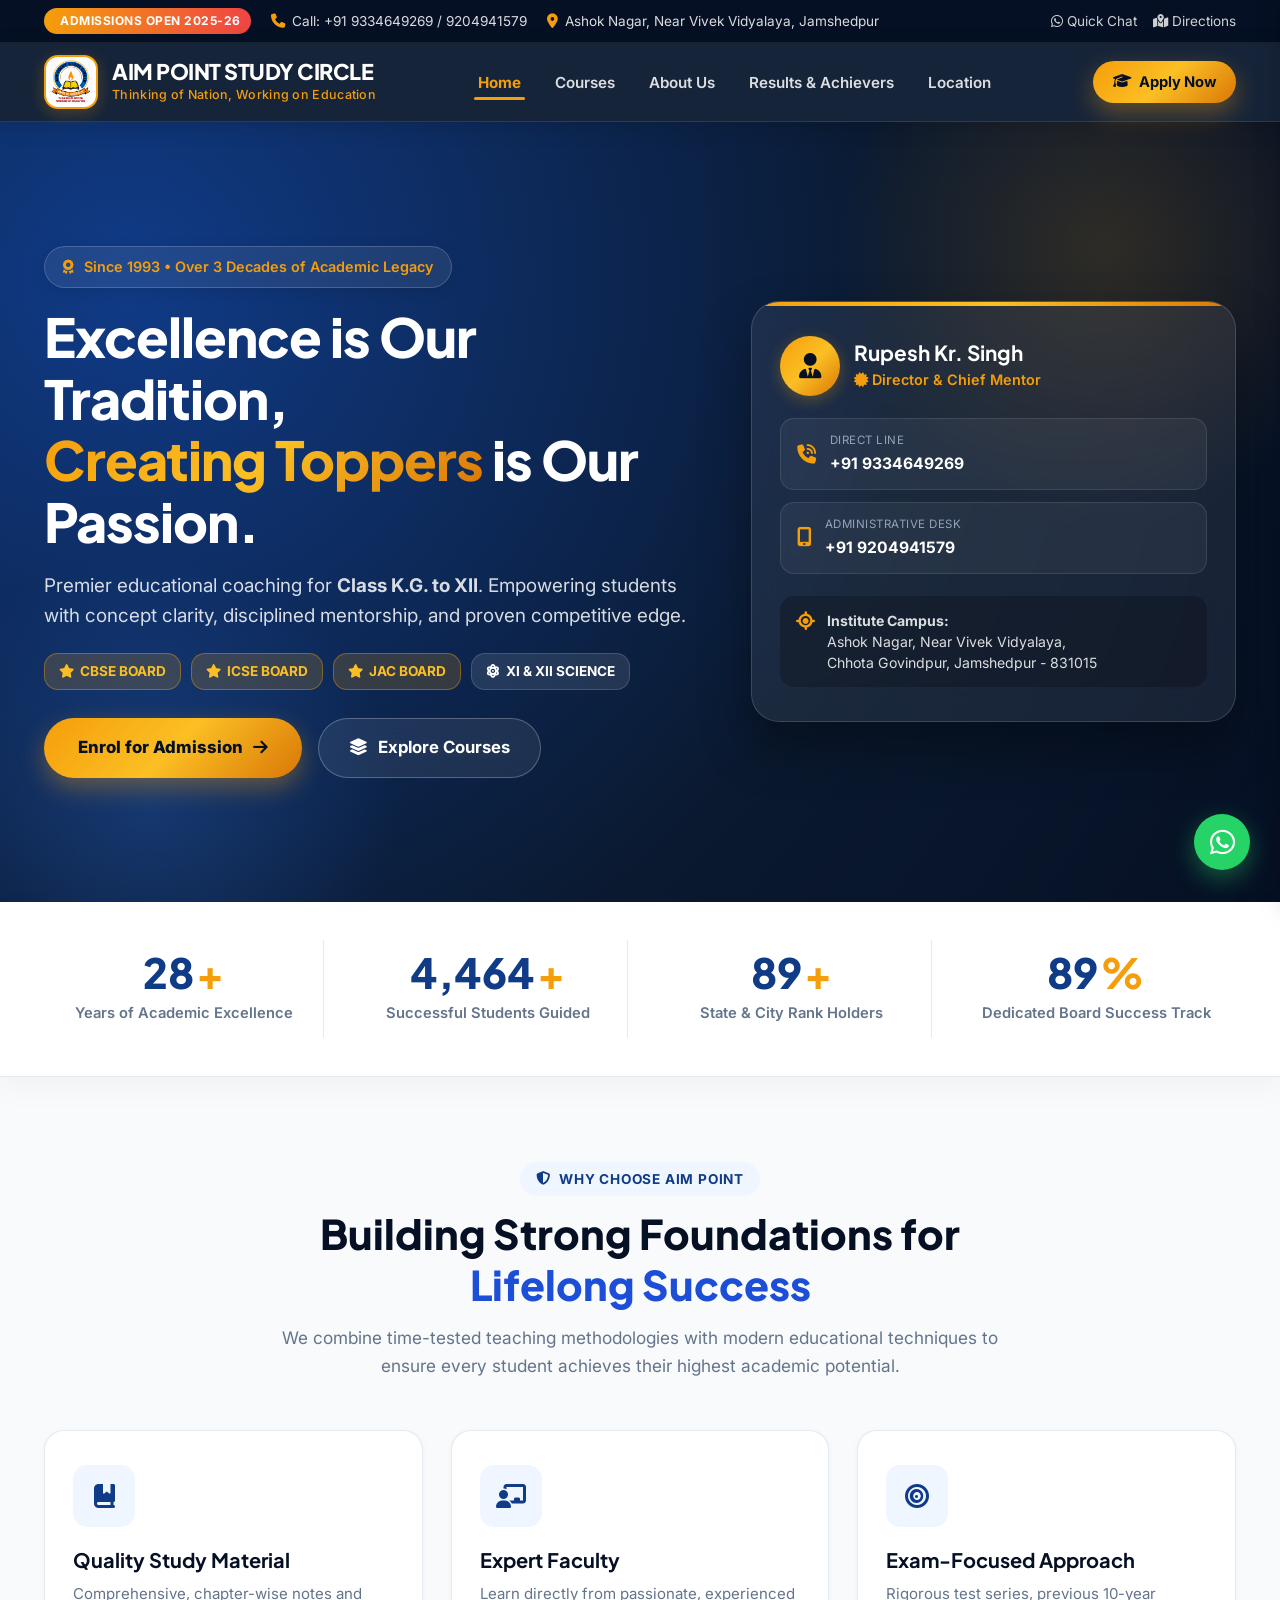
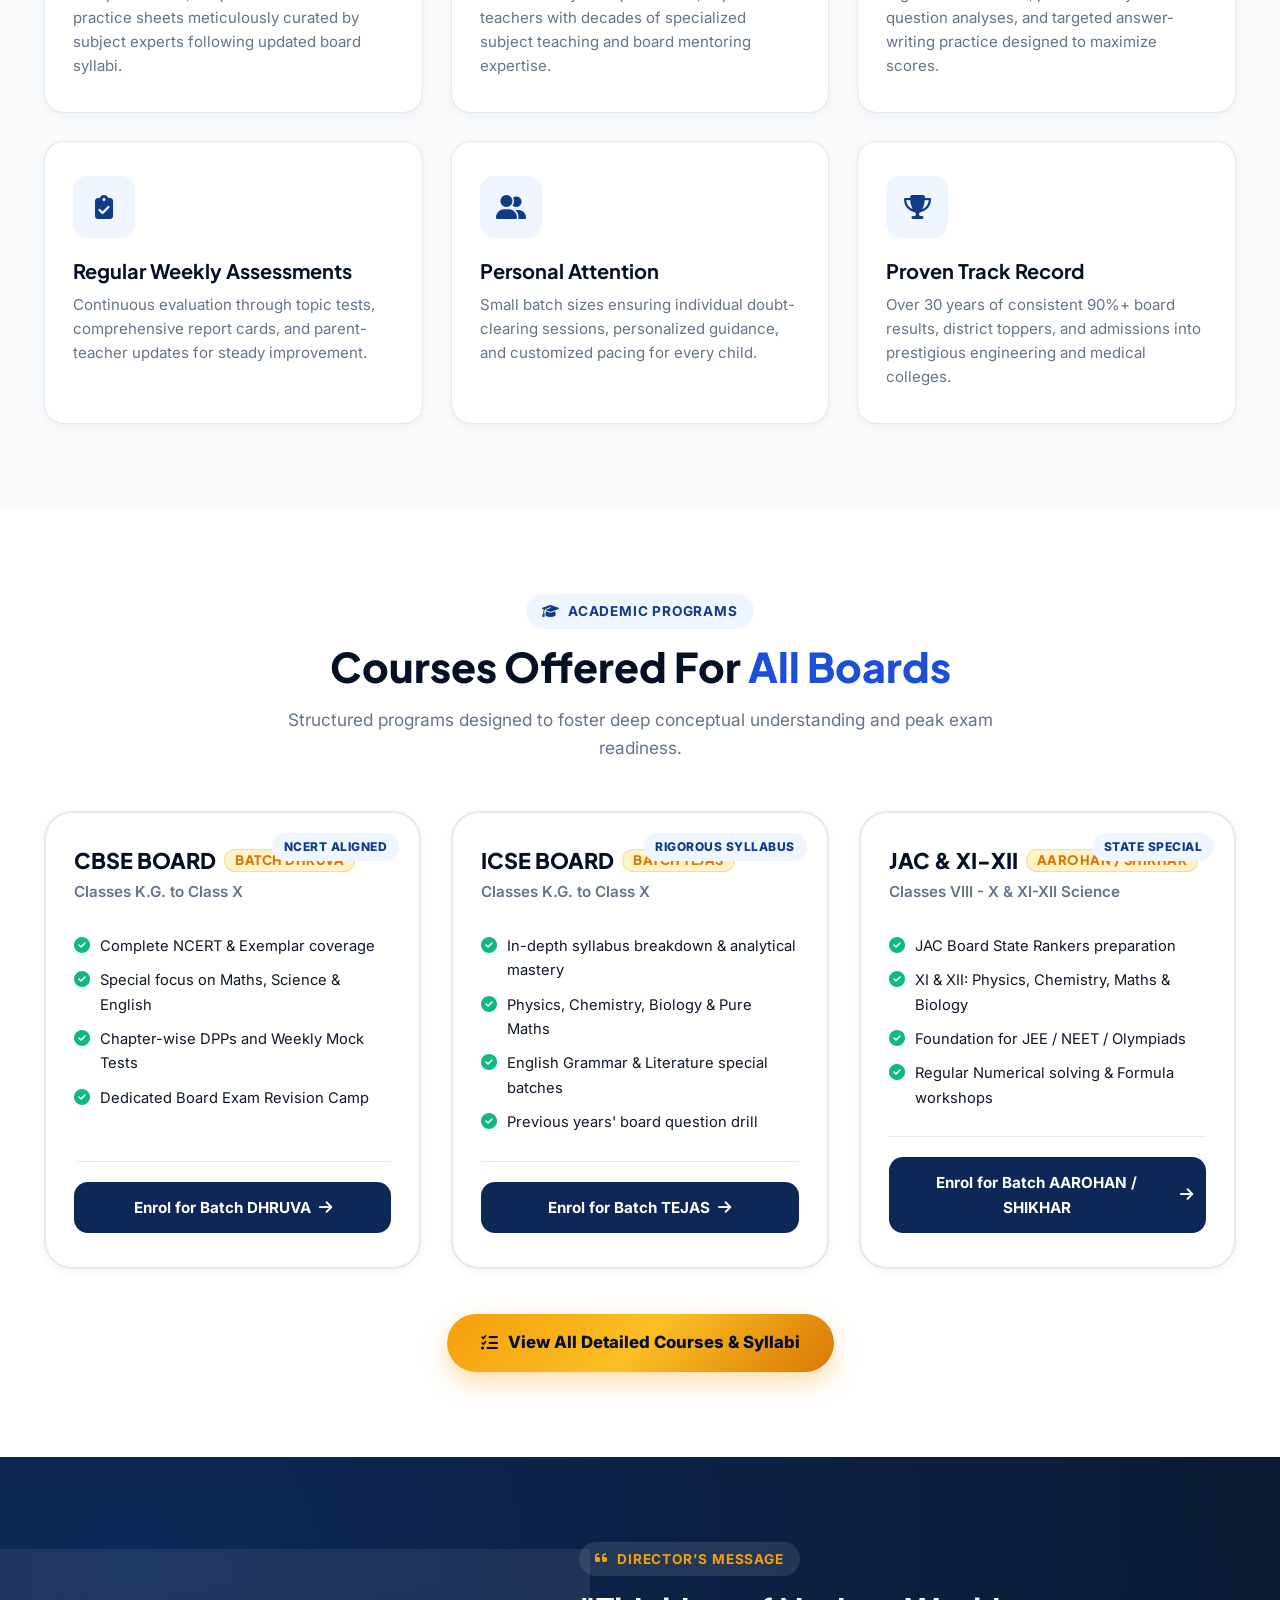
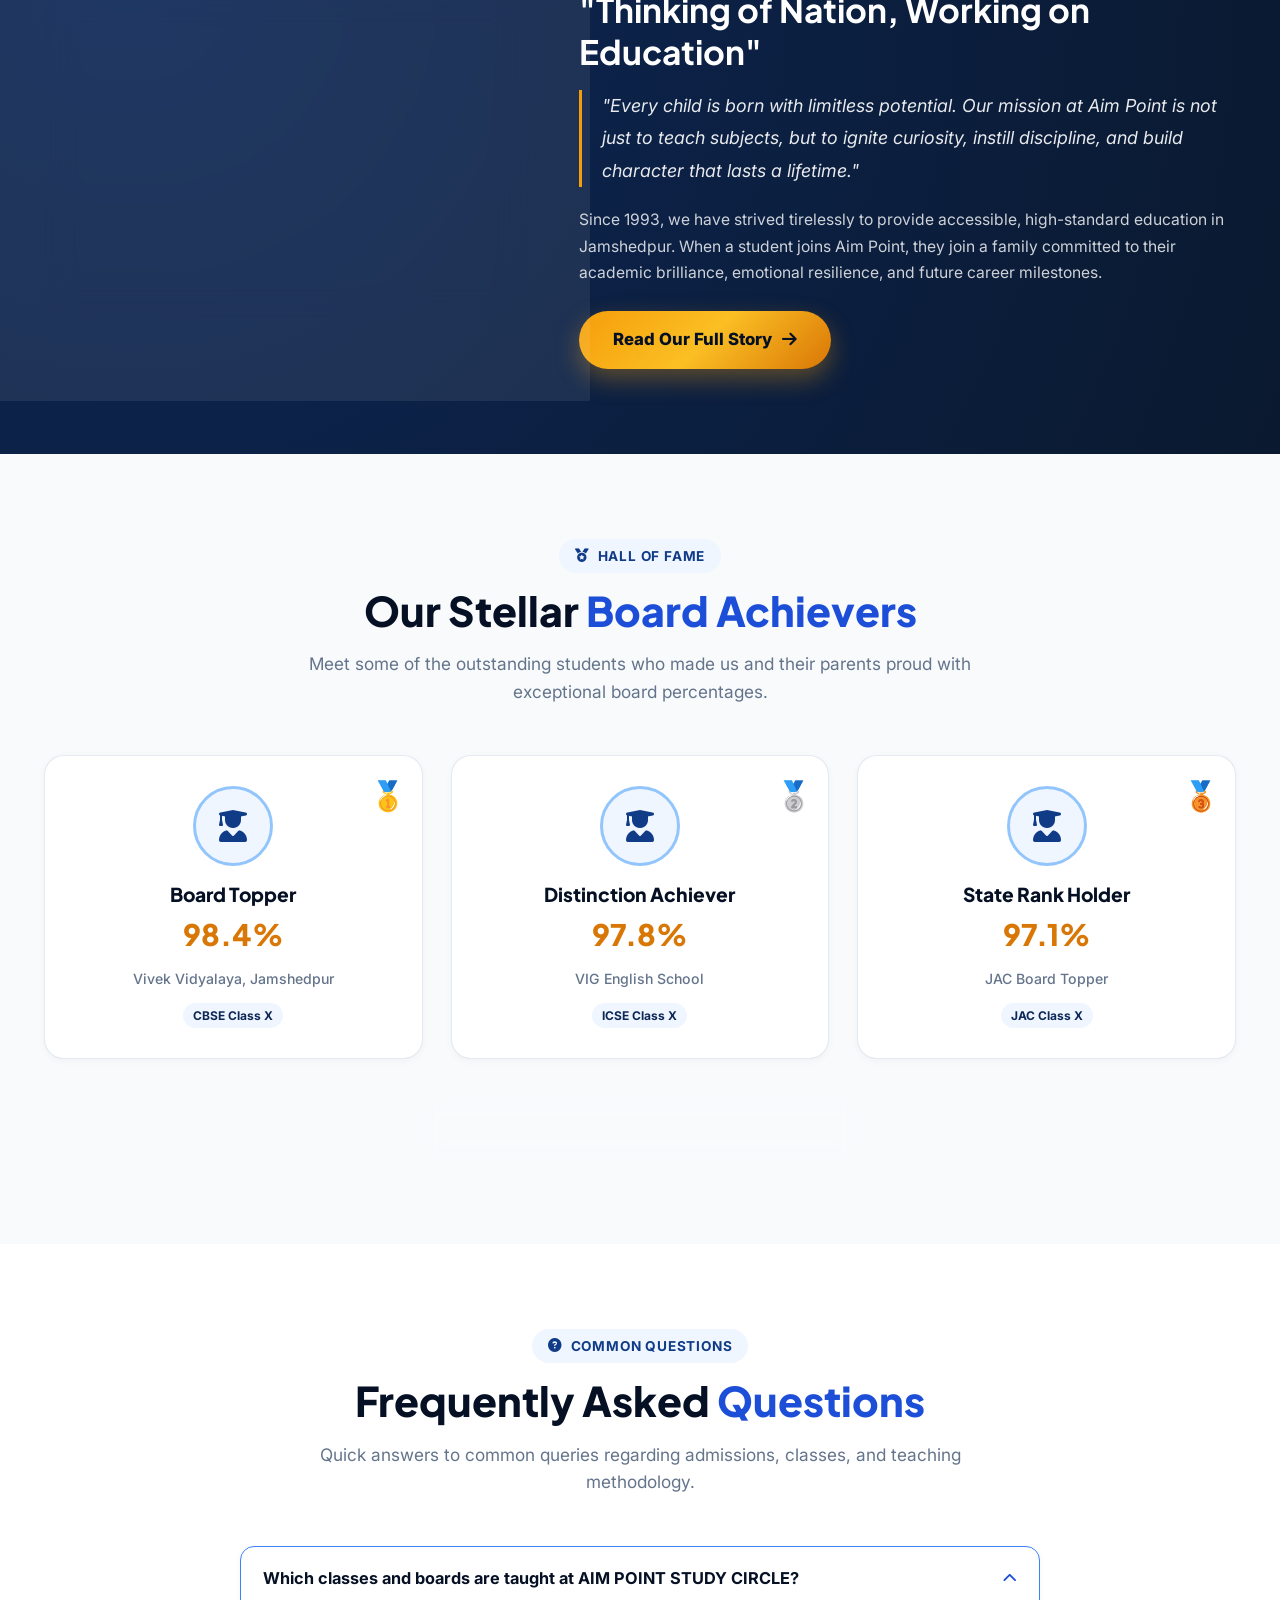
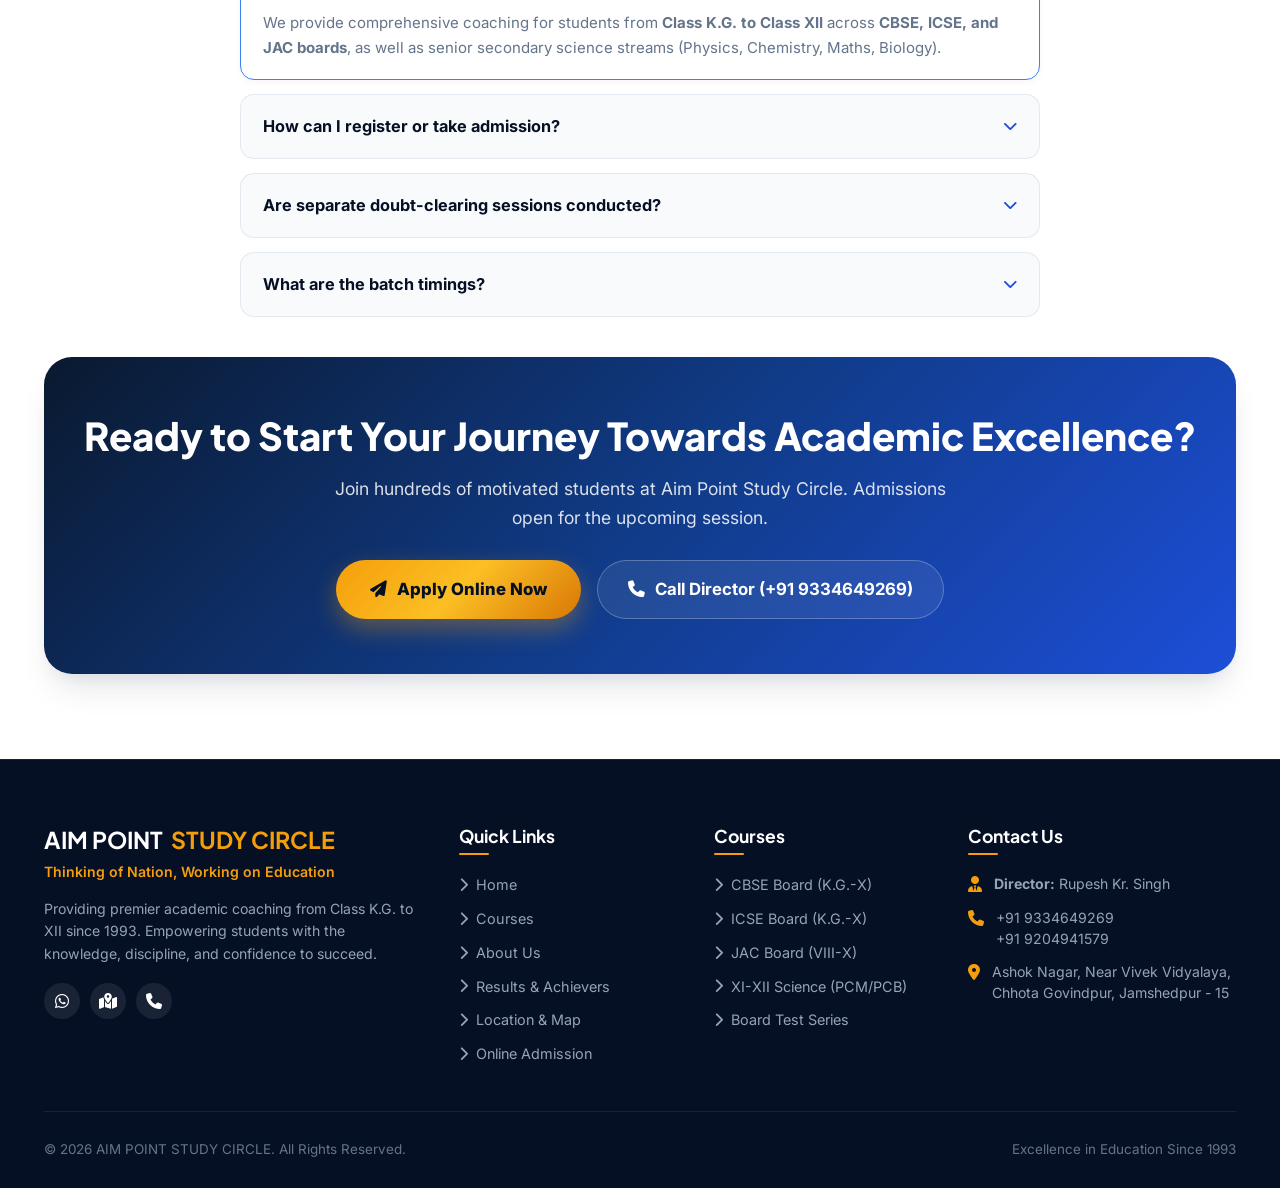
==== commit 9eba7f4a: "✨ Add batch names (Dhruva, Tejas, Aarohan, Shikhar, Ankur, Jigyasaa) and dynamic hover border effect" ====
--- a/index.html
+++ b/index.html
@@ -316,12 +316,12 @@
             </div>
 
             <div class="courses-grid">
-                <!-- CBSE Course Card -->
-                <div class="course-card featured-course">
-                    <span class="course-badge">High Demand</span>
+                <!-- CBSE Course Card - Batch DHRUVA -->
+                <div class="course-card">
+                    <span class="course-badge">NCERT Aligned</span>
                     <div>
                         <div class="course-header">
-                            <h3 class="course-board-name">CBSE BOARD</h3>
+                            <h3 class="course-board-name">CBSE BOARD <span class="batch-tag">Batch DHRUVA</span></h3>
                             <span class="course-classes">Classes K.G. to Class X</span>
                         </div>
                         <ul class="course-features-list">
@@ -333,18 +333,18 @@
                     </div>
                     <div class="course-card-footer">
                         <a href="admission.html" class="course-btn-action">
-                            <span>Enrol for CBSE</span>
+                            <span>Enrol for Batch DHRUVA</span>
                             <i class="fa-solid fa-arrow-right"></i>
                         </a>
                     </div>
                 </div>
 
-                <!-- ICSE Course Card -->
+                <!-- ICSE Course Card - Batch TEJAS -->
                 <div class="course-card">
-                    <span class="course-badge">Comprehensive</span>
+                    <span class="course-badge">Rigorous Syllabus</span>
                     <div>
                         <div class="course-header">
-                            <h3 class="course-board-name">ICSE BOARD</h3>
+                            <h3 class="course-board-name">ICSE BOARD <span class="batch-tag">Batch TEJAS</span></h3>
                             <span class="course-classes">Classes K.G. to Class X</span>
                         </div>
                         <ul class="course-features-list">
@@ -356,18 +356,18 @@
                     </div>
                     <div class="course-card-footer">
                         <a href="admission.html" class="course-btn-action">
-                            <span>Enrol for ICSE</span>
+                            <span>Enrol for Batch TEJAS</span>
                             <i class="fa-solid fa-arrow-right"></i>
                         </a>
                     </div>
                 </div>
 
-                <!-- JAC & Senior Science Card -->
-                <div class="course-card featured-course">
+                <!-- JAC & Senior Science Card - Batch AAROHAN & SHIKHAR -->
+                <div class="course-card">
                     <span class="course-badge">State Special</span>
                     <div>
                         <div class="course-header">
-                            <h3 class="course-board-name">JAC BOARD & XI-XII</h3>
+                            <h3 class="course-board-name">JAC & XI-XII <span class="batch-tag">AAROHAN / SHIKHAR</span></h3>
                             <span class="course-classes">Classes VIII - X & XI-XII Science</span>
                         </div>
                         <ul class="course-features-list">
@@ -379,7 +379,7 @@
                     </div>
                     <div class="course-card-footer">
                         <a href="admission.html" class="course-btn-action">
-                            <span>Enrol for Senior / JAC</span>
+                            <span>Enrol for Batch AAROHAN / SHIKHAR</span>
                             <i class="fa-solid fa-arrow-right"></i>
                         </a>
                     </div>
--- a/style.css
+++ b/style.css
@@ -946,7 +946,7 @@
 .course-card {
     background: #ffffff;
     border-radius: var(--radius-xl);
-    border: 1px solid var(--border-light);
+    border: 2px solid var(--border-light);
     padding: 34px 28px;
     box-shadow: var(--shadow-sm);
     display: flex;
@@ -954,17 +954,14 @@
     justify-content: space-between;
     transition: var(--transition-base);
     position: relative;
+    cursor: pointer;
 }
 
 .course-card:hover {
-    transform: translateY(-8px);
-    box-shadow: var(--shadow-lg);
-    border-color: rgba(29, 78, 216, 0.25);
-}
-
-.course-card.featured-course {
-    border: 2px solid var(--primary-500);
-    background: linear-gradient(180deg, #ffffff 0%, #f0f7ff 100%);
+    transform: translateY(-10px);
+    box-shadow: 0 20px 40px rgba(245, 158, 11, 0.25), 0 10px 20px rgba(10, 25, 47, 0.08);
+    border-color: var(--accent-gold);
+    background: linear-gradient(180deg, #ffffff 0%, #fffdf8 100%);
 }
 
 .course-badge {
@@ -979,11 +976,13 @@
     border-radius: var(--radius-full);
     text-transform: uppercase;
     letter-spacing: 0.5px;
-}
-
-.featured-course .course-badge {
+    transition: var(--transition-base);
+}
+
+.course-card:hover .course-badge {
     background: var(--grad-gold);
     color: var(--primary-900);
+    box-shadow: 0 2px 10px rgba(245, 158, 11, 0.3);
 }
 
 .course-header {
@@ -991,17 +990,34 @@
 }
 
 .course-board-name {
-    font-size: 1.4rem;
+    font-size: 1.35rem;
     font-weight: 800;
     color: var(--primary-900);
-    margin-bottom: 6px;
+    margin-bottom: 4px;
+    display: flex;
+    align-items: center;
+    flex-wrap: wrap;
+    gap: 8px;
+}
+
+.batch-tag {
+    display: inline-block;
+    background: var(--accent-gold-light);
+    color: var(--accent-gold-hover);
+    font-size: 0.82rem;
+    font-weight: 800;
+    padding: 2px 10px;
+    border-radius: var(--radius-full);
+    border: 1px solid rgba(245, 158, 11, 0.3);
+    letter-spacing: 0.5px;
+    text-transform: uppercase;
 }
 
 .course-classes {
     display: inline-block;
-    color: var(--accent-gold-hover);
-    font-weight: 700;
-    font-size: 0.98rem;
+    color: var(--text-muted);
+    font-weight: 600;
+    font-size: 0.95rem;
     margin-bottom: 12px;
 }
 
@@ -1037,34 +1053,25 @@
 
 .course-btn-action {
     width: 100%;
-    background: var(--primary-600);
+    background: var(--primary-700);
     color: #ffffff;
     font-weight: 700;
     font-size: 0.95rem;
-    padding: 12px;
+    padding: 13px;
     border-radius: var(--radius-md);
     text-align: center;
     display: inline-flex;
     align-items: center;
     justify-content: center;
     gap: 8px;
-    transition: var(--transition-fast);
-}
-
-.course-btn-action:hover {
-    background: var(--primary-700);
-    box-shadow: var(--shadow-glow-blue);
-}
-
-.featured-course .course-btn-action {
+    transition: var(--transition-base);
+}
+
+.course-card:hover .course-btn-action {
     background: var(--grad-gold);
     color: var(--primary-900);
     font-weight: 800;
-}
-
-.featured-course .course-btn-action:hover {
-    background: var(--accent-gold-hover);
-    color: #ffffff;
+    box-shadow: var(--shadow-glow-gold);
 }
 
 /* ================= DIRECTOR SPOTLIGHT SECTION ================= */
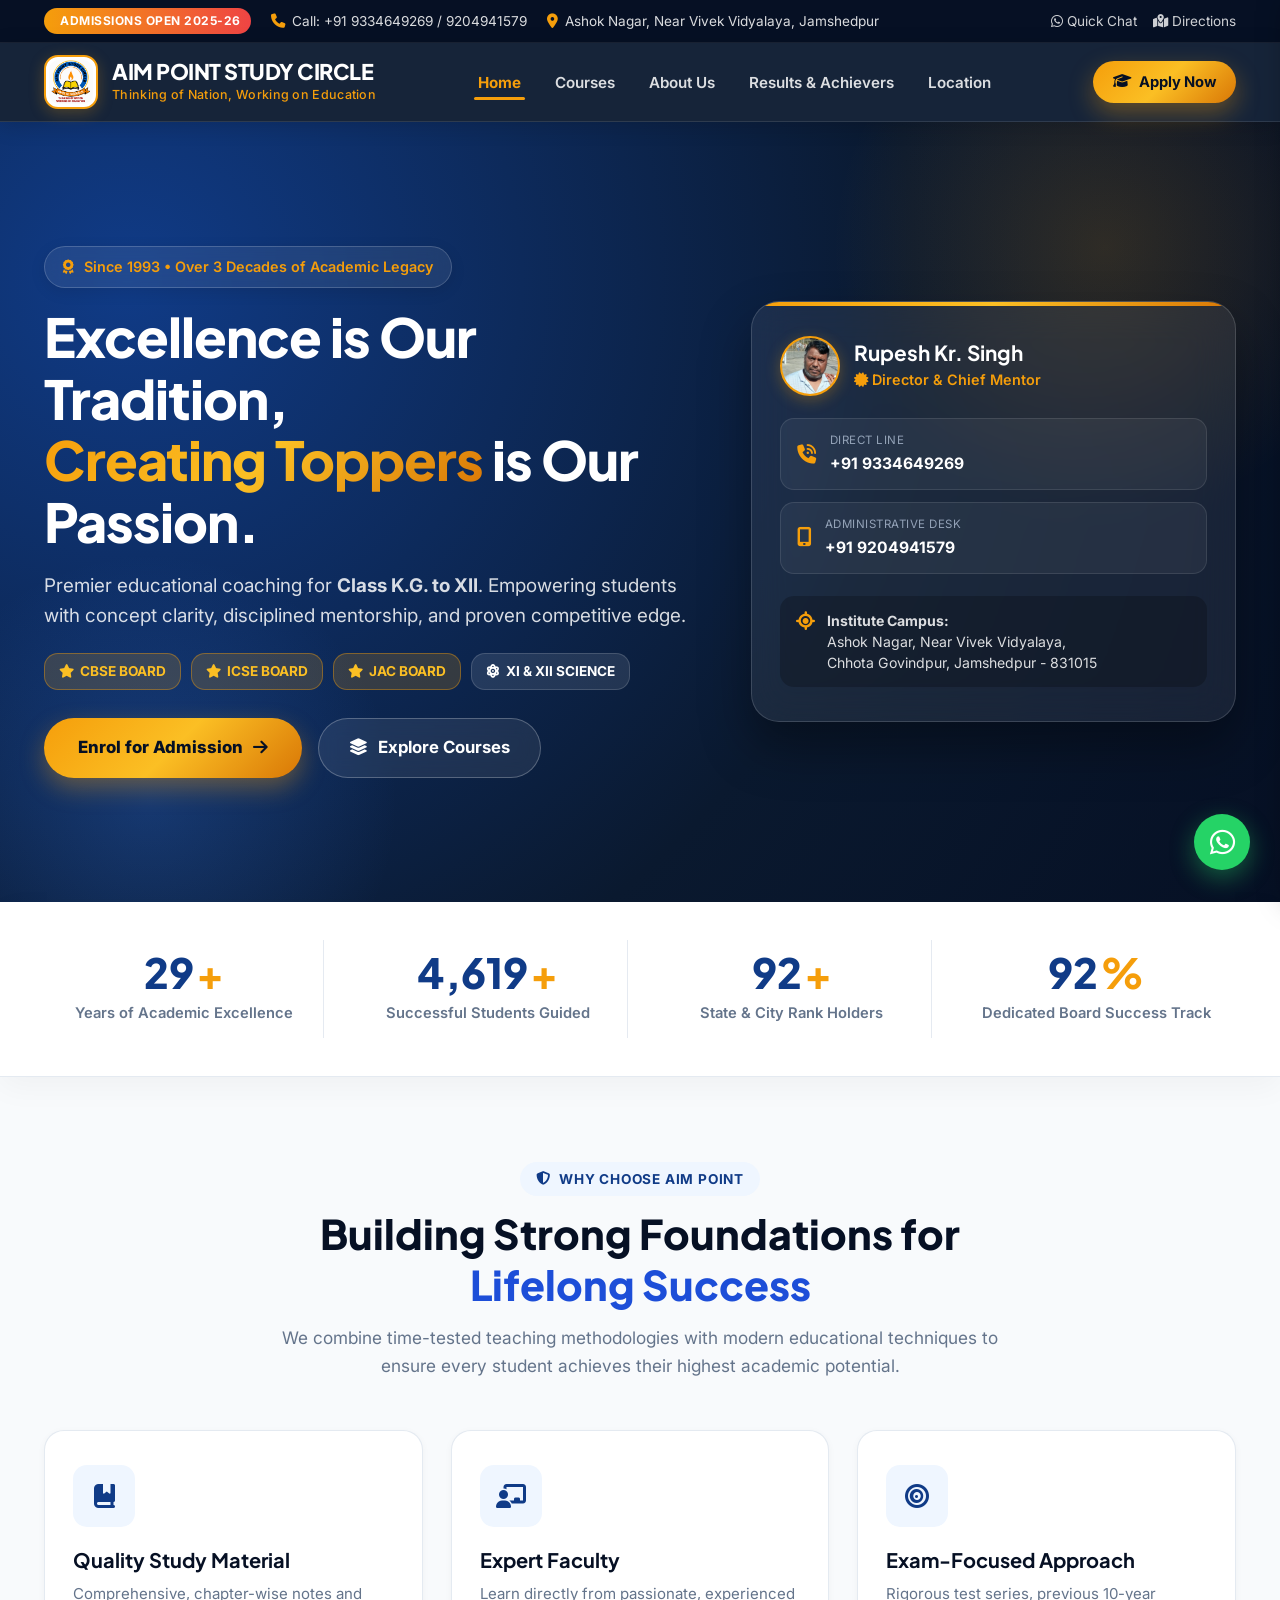
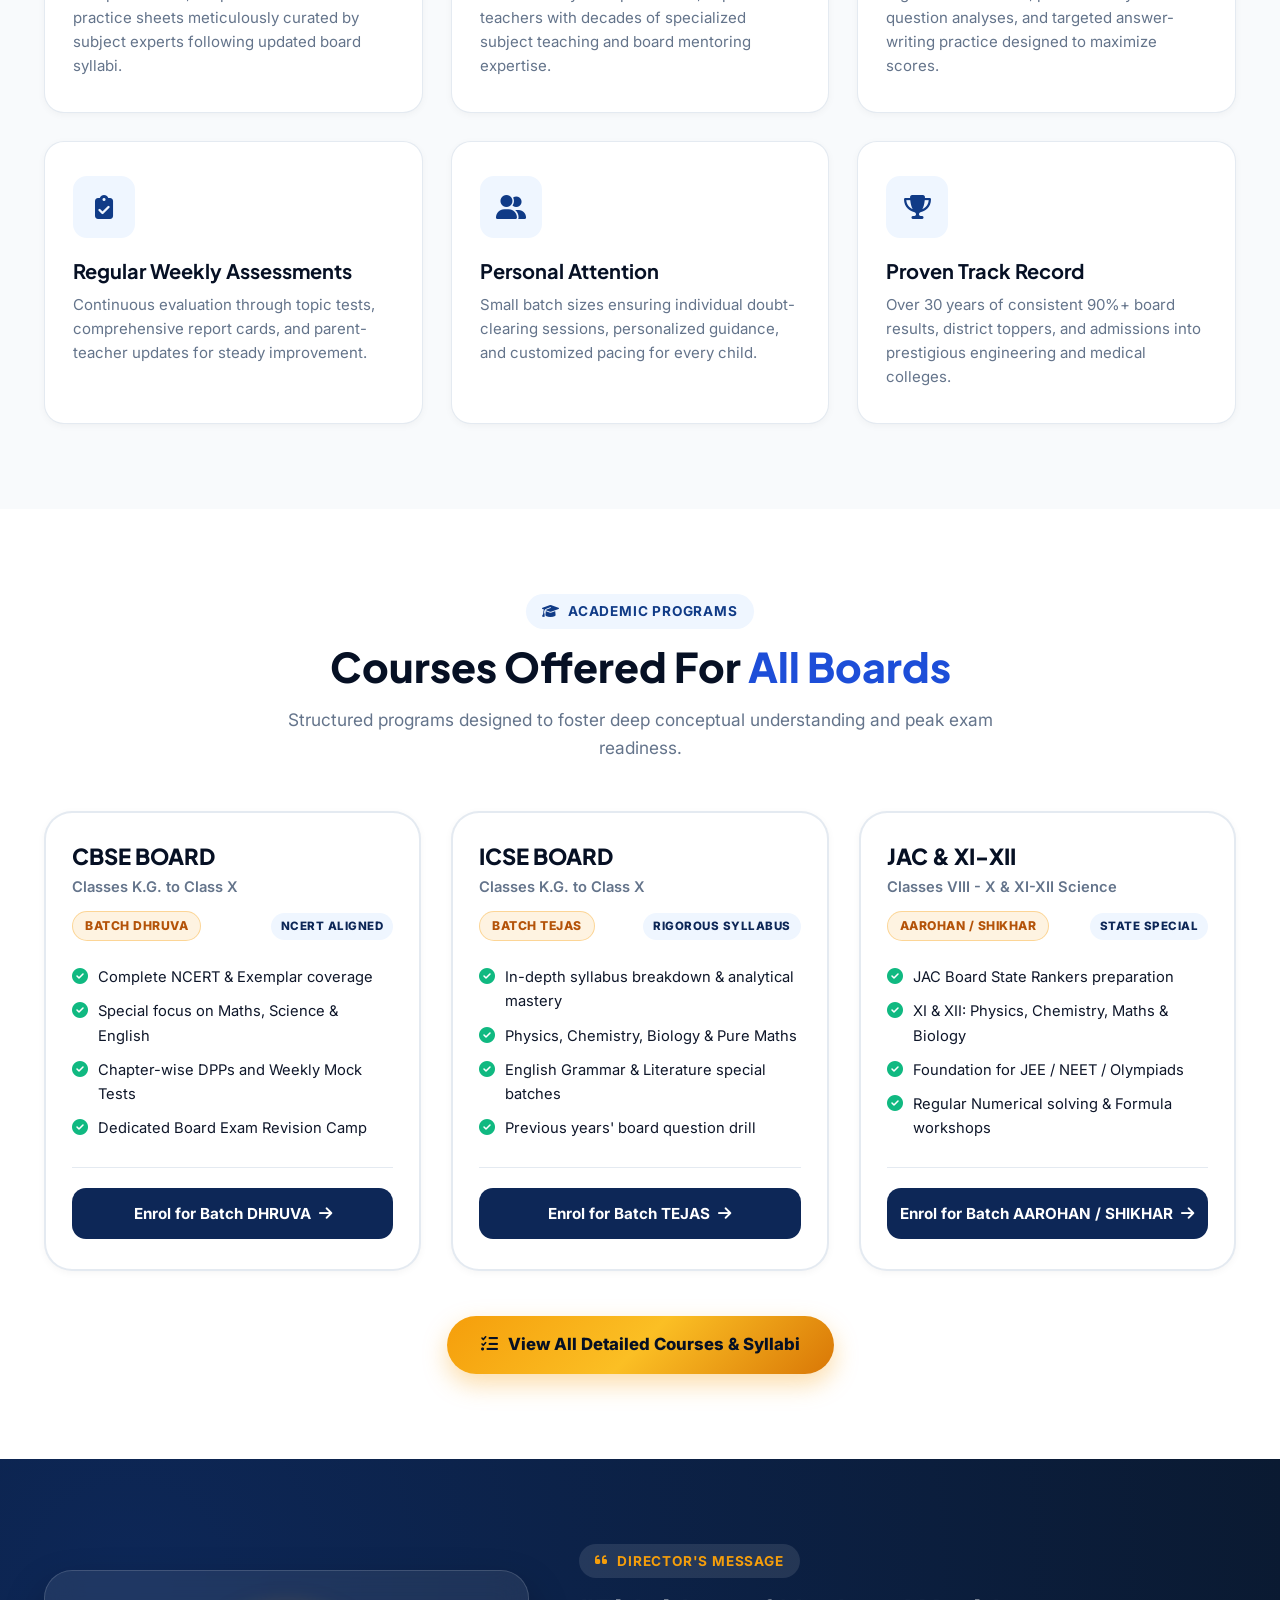
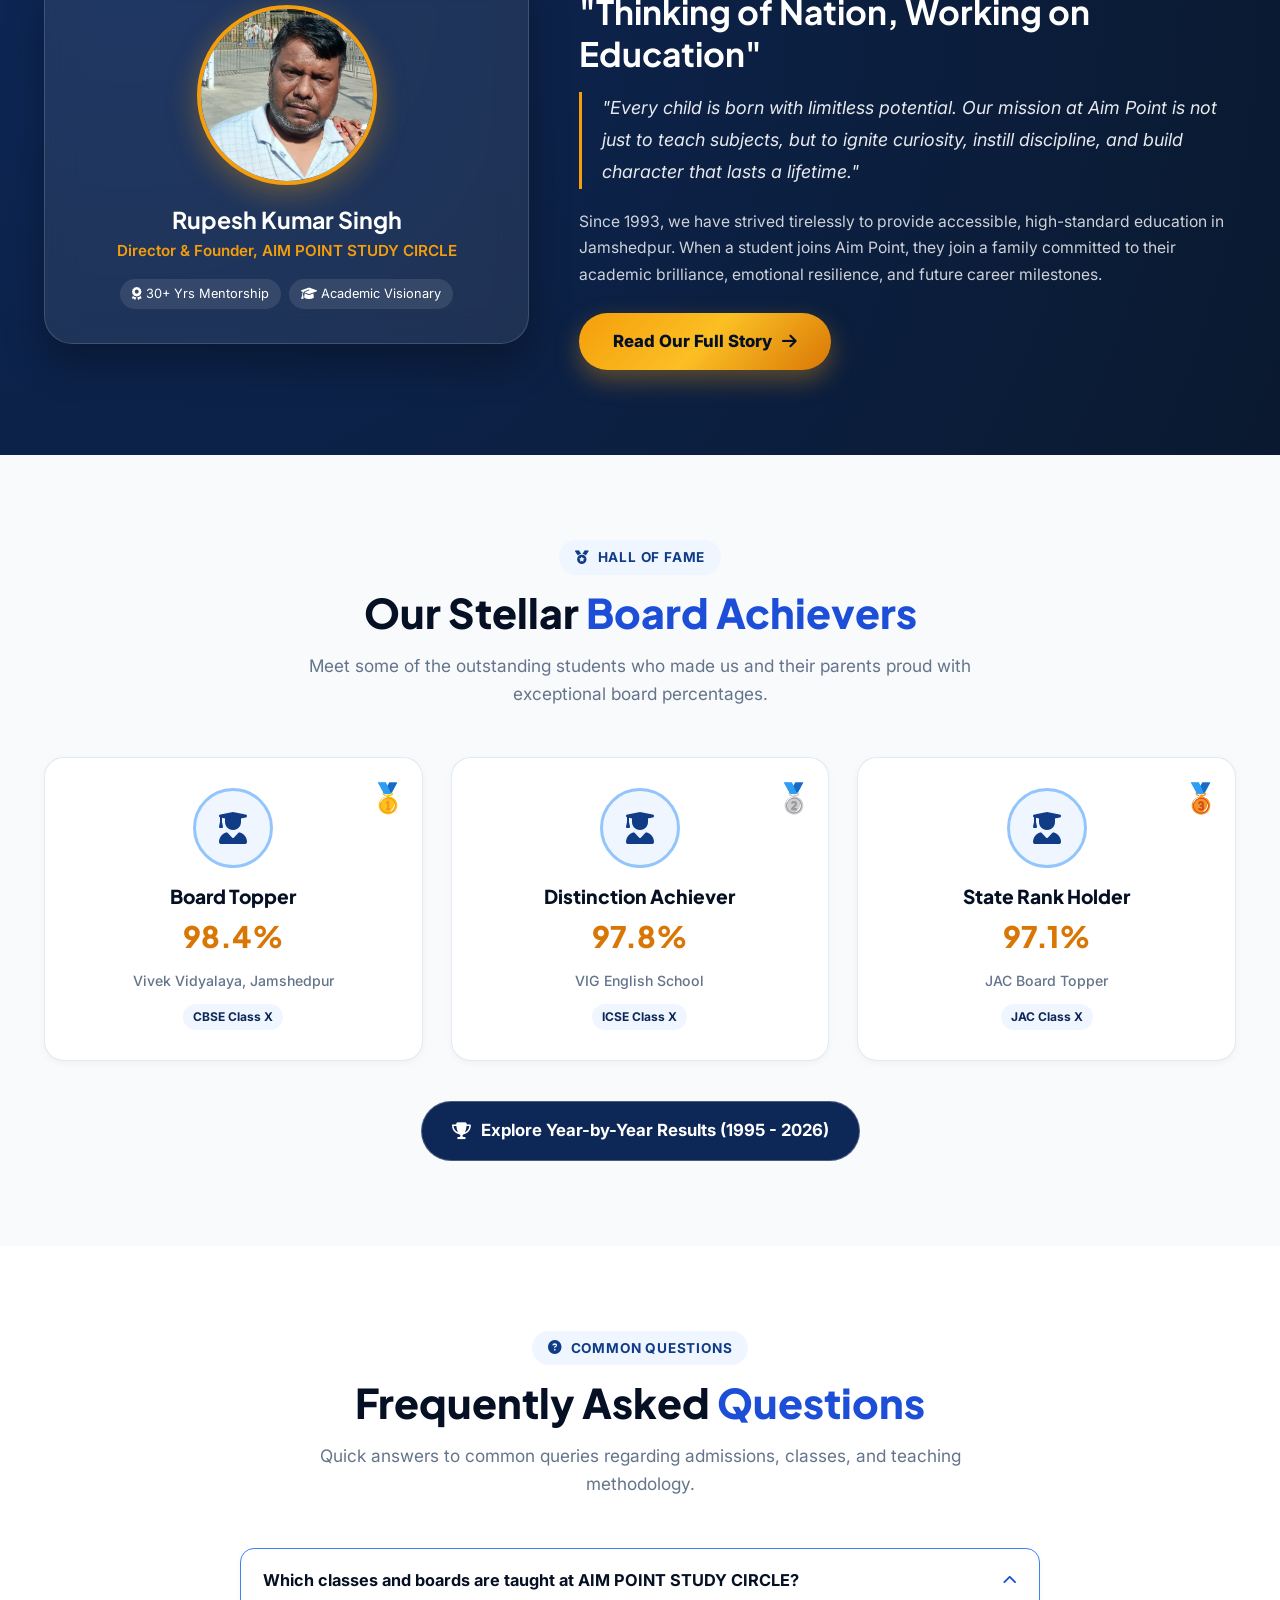
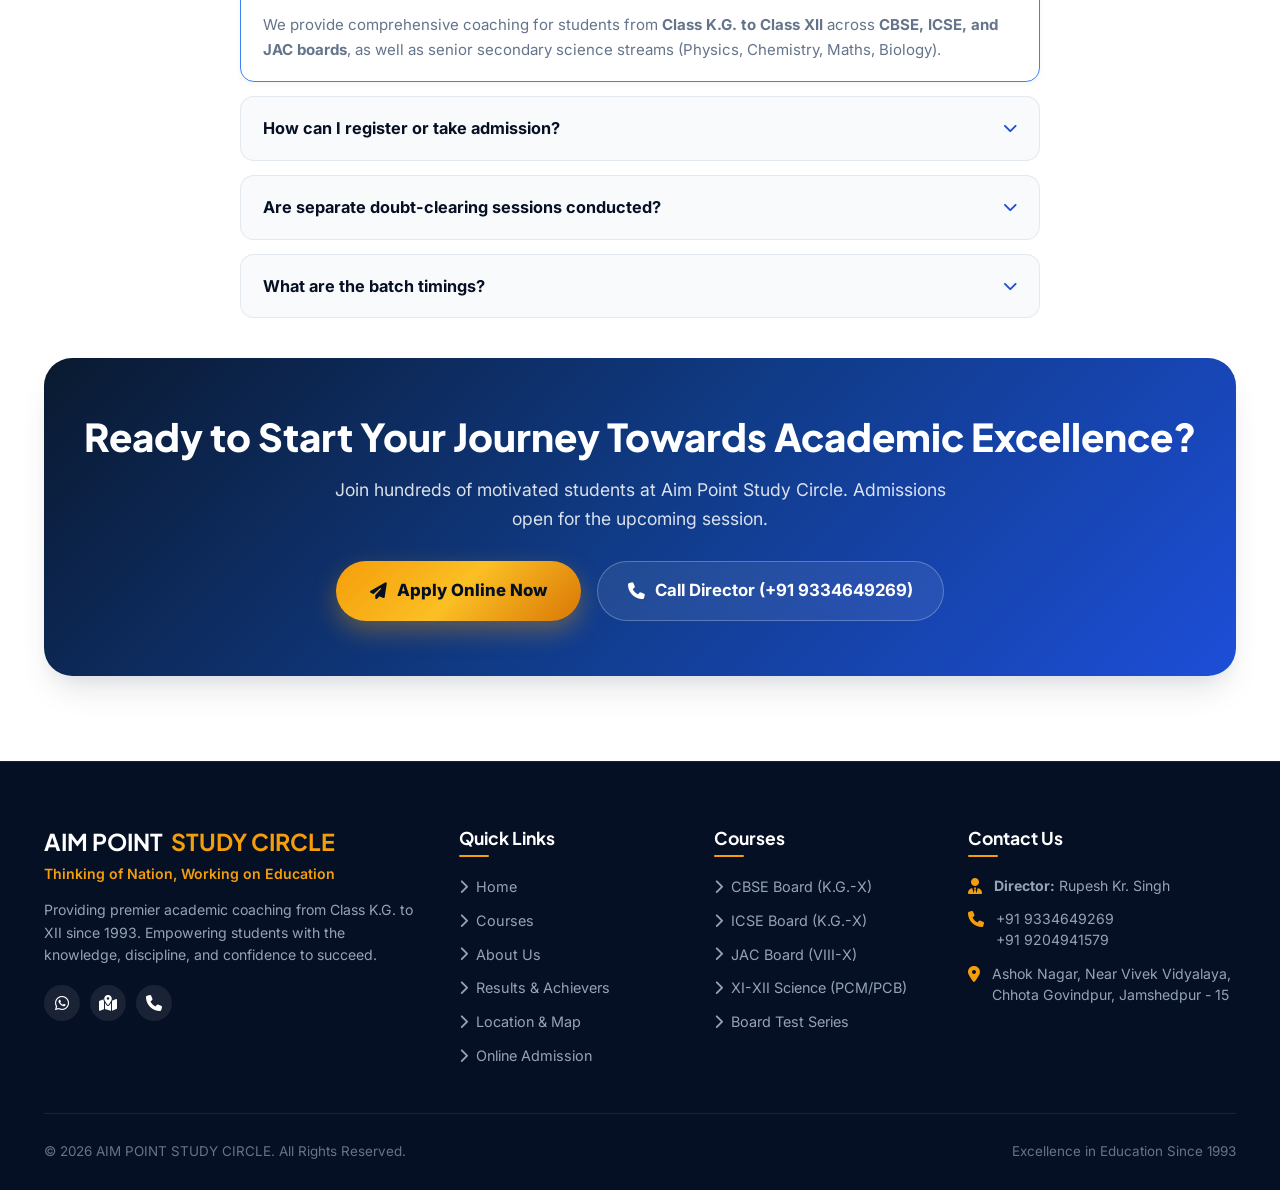
==== commit 619481bc: "✨ Fix program filters, reorganize card headers, add batch names (Ankur, Jigyasaa, Dhruva, Tejas, Aar" ====
--- a/index.html
+++ b/index.html
@@ -158,7 +158,7 @@
                     <div class="hero-card">
                         <div class="director-badge-top">
                             <div class="director-avatar-icon">
-                                <i class="fa-solid fa-user-tie"></i>
+                                <img src="director.png" alt="Director Rupesh Kr. Singh" onerror="this.onerror=null; this.src='assets/director.png';">
                             </div>
                             <div class="director-info">
                                 <h3>Rupesh Kr. Singh</h3>
@@ -318,11 +318,14 @@
             <div class="courses-grid">
                 <!-- CBSE Course Card - Batch DHRUVA -->
                 <div class="course-card">
-                    <span class="course-badge">NCERT Aligned</span>
                     <div>
                         <div class="course-header">
-                            <h3 class="course-board-name">CBSE BOARD <span class="batch-tag">Batch DHRUVA</span></h3>
+                            <h3 class="course-board-name">CBSE BOARD</h3>
                             <span class="course-classes">Classes K.G. to Class X</span>
+                            <div class="course-badges-row">
+                                <span class="batch-tag">BATCH DHRUVA</span>
+                                <span class="course-badge">NCERT ALIGNED</span>
+                            </div>
                         </div>
                         <ul class="course-features-list">
                             <li><i class="fa-solid fa-circle-check"></i> Complete NCERT & Exemplar coverage</li>
@@ -341,11 +344,14 @@
 
                 <!-- ICSE Course Card - Batch TEJAS -->
                 <div class="course-card">
-                    <span class="course-badge">Rigorous Syllabus</span>
                     <div>
                         <div class="course-header">
-                            <h3 class="course-board-name">ICSE BOARD <span class="batch-tag">Batch TEJAS</span></h3>
+                            <h3 class="course-board-name">ICSE BOARD</h3>
                             <span class="course-classes">Classes K.G. to Class X</span>
+                            <div class="course-badges-row">
+                                <span class="batch-tag">BATCH TEJAS</span>
+                                <span class="course-badge">RIGOROUS SYLLABUS</span>
+                            </div>
                         </div>
                         <ul class="course-features-list">
                             <li><i class="fa-solid fa-circle-check"></i> In-depth syllabus breakdown & analytical mastery</li>
@@ -364,11 +370,14 @@
 
                 <!-- JAC & Senior Science Card - Batch AAROHAN & SHIKHAR -->
                 <div class="course-card">
-                    <span class="course-badge">State Special</span>
                     <div>
                         <div class="course-header">
-                            <h3 class="course-board-name">JAC & XI-XII <span class="batch-tag">AAROHAN / SHIKHAR</span></h3>
+                            <h3 class="course-board-name">JAC & XI-XII</h3>
                             <span class="course-classes">Classes VIII - X & XI-XII Science</span>
+                            <div class="course-badges-row">
+                                <span class="batch-tag">AAROHAN / SHIKHAR</span>
+                                <span class="course-badge">STATE SPECIAL</span>
+                            </div>
                         </div>
                         <ul class="course-features-list">
                             <li><i class="fa-solid fa-circle-check"></i> JAC Board State Rankers preparation</li>
@@ -400,14 +409,14 @@
         <div class="container">
             <div class="director-grid">
                 <div class="director-card-visual">
-                    <div class="director-photo-placeholder">
-                        <i class="fa-solid fa-user-graduate"></i>
+                    <div class="director-photo-frame">
+                        <img src="director.png" alt="Director Rupesh Kumar Singh" onerror="this.onerror=null; this.src='assets/director.png';">
                     </div>
                     <h3>Rupesh Kumar Singh</h3>
-                    <p>Director, AIM POINT STUDY CIRCLE</p>
+                    <p>Director & Founder, AIM POINT STUDY CIRCLE</p>
                     <div class="director-badge-tags">
-                        <span>30+ Yrs Mentorship</span>
-                        <span>Academic Visionary</span>
+                        <span><i class="fa-solid fa-award"></i> 30+ Yrs Mentorship</span>
+                        <span><i class="fa-solid fa-graduation-cap"></i> Academic Visionary</span>
                     </div>
                 </div>
 
--- a/style.css
+++ b/style.css
@@ -657,6 +657,16 @@
     font-size: 1.6rem;
     color: var(--primary-900);
     box-shadow: 0 4px 15px rgba(245, 158, 11, 0.3);
+    overflow: hidden;
+    border: 2px solid var(--accent-gold);
+    flex-shrink: 0;
+}
+
+.director-avatar-icon img {
+    width: 100%;
+    height: 100%;
+    object-fit: cover;
+    object-position: center top;
 }
 
 .director-info h3 {
@@ -947,7 +957,7 @@
     background: #ffffff;
     border-radius: var(--radius-xl);
     border: 2px solid var(--border-light);
-    padding: 34px 28px;
+    padding: 30px 26px;
     box-shadow: var(--shadow-sm);
     display: flex;
     flex-direction: column;
@@ -964,61 +974,78 @@
     background: linear-gradient(180deg, #ffffff 0%, #fffdf8 100%);
 }
 
-.course-badge {
-    position: absolute;
-    top: 20px;
-    right: 20px;
-    background: var(--primary-100);
-    color: var(--primary-600);
-    font-size: 0.75rem;
+.course-header {
+    margin-bottom: 20px;
+}
+
+.course-board-name {
+    font-size: 1.38rem;
+    font-weight: 800;
+    color: var(--primary-900);
+    margin-bottom: 4px;
+    line-height: 1.25;
+}
+
+.course-classes {
+    display: block;
+    color: var(--text-muted);
+    font-weight: 600;
+    font-size: 0.92rem;
+    margin-bottom: 12px;
+}
+
+.course-badges-row {
+    display: flex;
+    align-items: center;
+    justify-content: space-between;
+    flex-wrap: wrap;
+    gap: 8px;
+    margin-top: 10px;
+    padding-bottom: 4px;
+}
+
+.batch-tag {
+    display: inline-flex;
+    align-items: center;
+    background: rgba(245, 158, 11, 0.12);
+    color: #b45309;
+    font-size: 0.76rem;
     font-weight: 800;
     padding: 4px 12px;
     border-radius: var(--radius-full);
+    border: 1px solid rgba(245, 158, 11, 0.35);
+    letter-spacing: 0.5px;
+    text-transform: uppercase;
+    white-space: nowrap;
+    transition: var(--transition-base);
+}
+
+.course-badge {
+    position: static;
+    display: inline-flex;
+    align-items: center;
+    background: var(--primary-100);
+    color: var(--primary-700);
+    font-size: 0.72rem;
+    font-weight: 800;
+    padding: 4px 10px;
+    border-radius: var(--radius-full);
     text-transform: uppercase;
     letter-spacing: 0.5px;
+    white-space: nowrap;
     transition: var(--transition-base);
+}
+
+.course-card:hover .batch-tag {
+    background: rgba(245, 158, 11, 0.22);
+    border-color: var(--accent-gold);
+    color: var(--primary-900);
 }
 
 .course-card:hover .course-badge {
     background: var(--grad-gold);
     color: var(--primary-900);
-    box-shadow: 0 2px 10px rgba(245, 158, 11, 0.3);
-}
-
-.course-header {
-    margin-bottom: 18px;
-}
-
-.course-board-name {
-    font-size: 1.35rem;
-    font-weight: 800;
-    color: var(--primary-900);
-    margin-bottom: 4px;
-    display: flex;
-    align-items: center;
-    flex-wrap: wrap;
-    gap: 8px;
-}
-
-.batch-tag {
-    display: inline-block;
-    background: var(--accent-gold-light);
-    color: var(--accent-gold-hover);
-    font-size: 0.82rem;
-    font-weight: 800;
-    padding: 2px 10px;
-    border-radius: var(--radius-full);
-    border: 1px solid rgba(245, 158, 11, 0.3);
-    letter-spacing: 0.5px;
-    text-transform: uppercase;
-}
-
-.course-classes {
-    display: inline-block;
-    color: var(--text-muted);
-    font-weight: 600;
-    font-size: 0.95rem;
-    margin-bottom: 12px;
+    box-shadow: 0 2px 8px rgba(245, 158, 11, 0.3);
 }
 
 .course-features-list {
@@ -1094,24 +1121,29 @@
     backdrop-filter: blur(16px);
     border: 1px solid rgba(255, 255, 255, 0.15);
     border-radius: var(--radius-xl);
-    padding: 38px 28px;
+    padding: 34px 24px;
     text-align: center;
     box-shadow: 0 20px 40px rgba(0, 0, 0, 0.3);
 }
 
-.director-photo-placeholder {
-    width: 130px;
-    height: 130px;
+.director-photo-frame {
+    width: 180px;
+    height: 180px;
     border-radius: 50%;
-    background: var(--grad-gold);
     margin: 0 auto 20px auto;
-    display: flex;
-    align-items: center;
-    justify-content: center;
-    font-size: 3.2rem;
-    color: var(--primary-900);
-    box-shadow: 0 8px 25px rgba(245, 158, 11, 0.35);
-    border: 4px solid rgba(255, 255, 255, 0.3);
+    overflow: hidden;
+    border: 4px solid var(--accent-gold);
+    box-shadow: 0 8px 30px rgba(245, 158, 11, 0.35);
+    background: #103b87;
+    position: relative;
+}
+
+.director-photo-frame img {
+    width: 100%;
+    height: 100%;
+    object-fit: cover;
+    object-position: center top;
+    display: block;
 }
 
 .director-card-visual h3 {
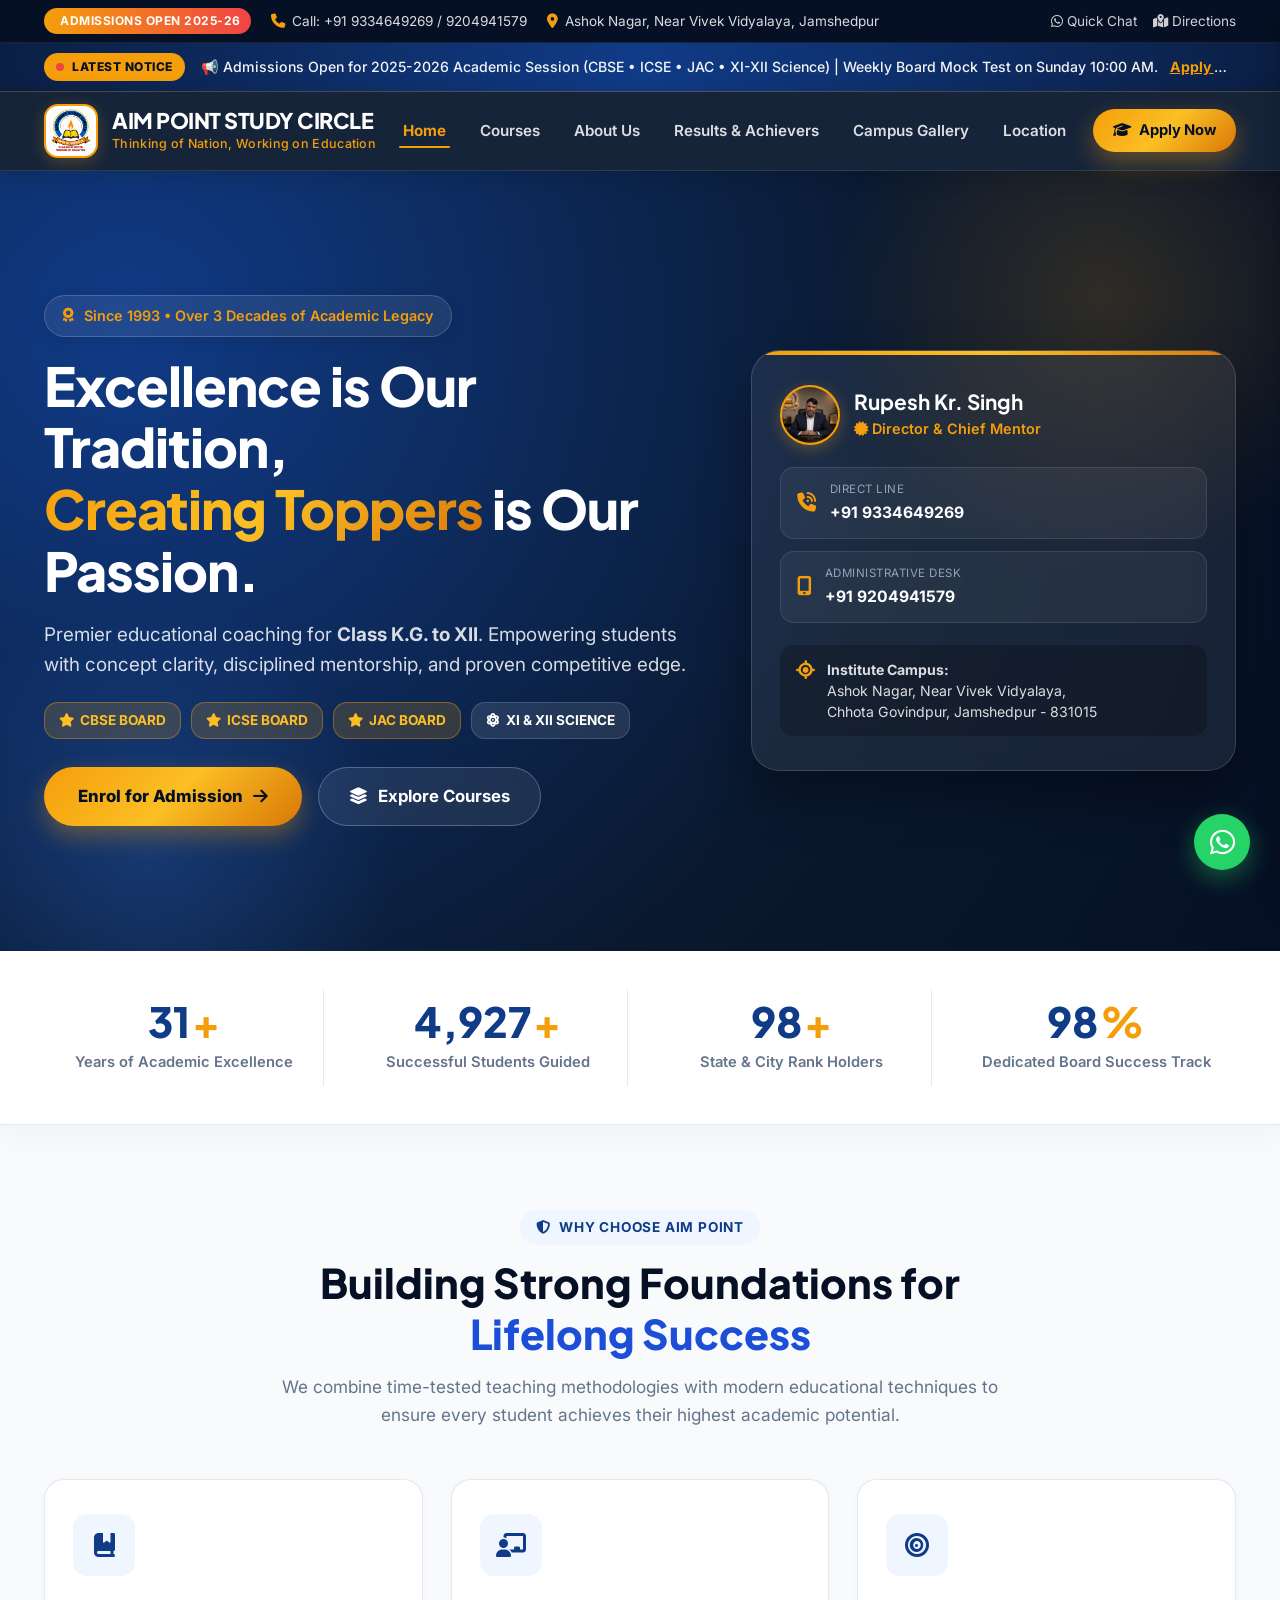
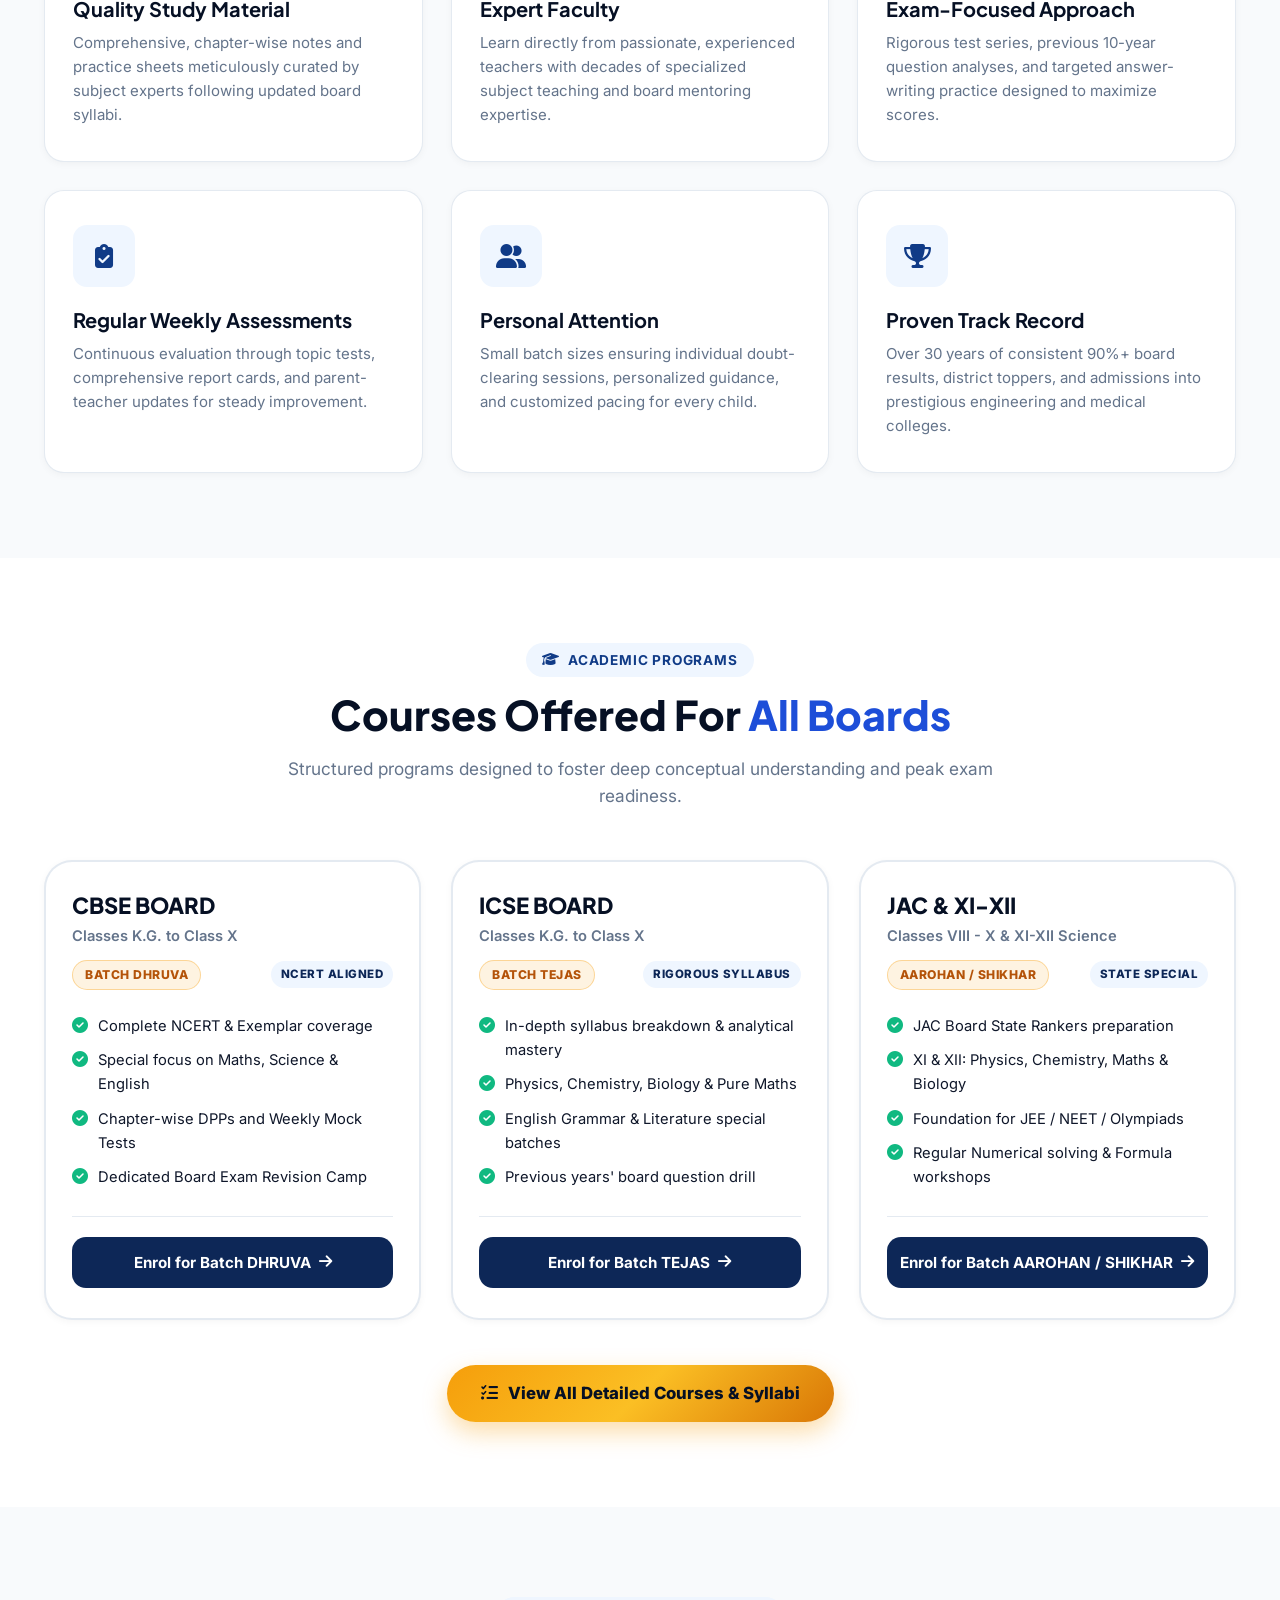
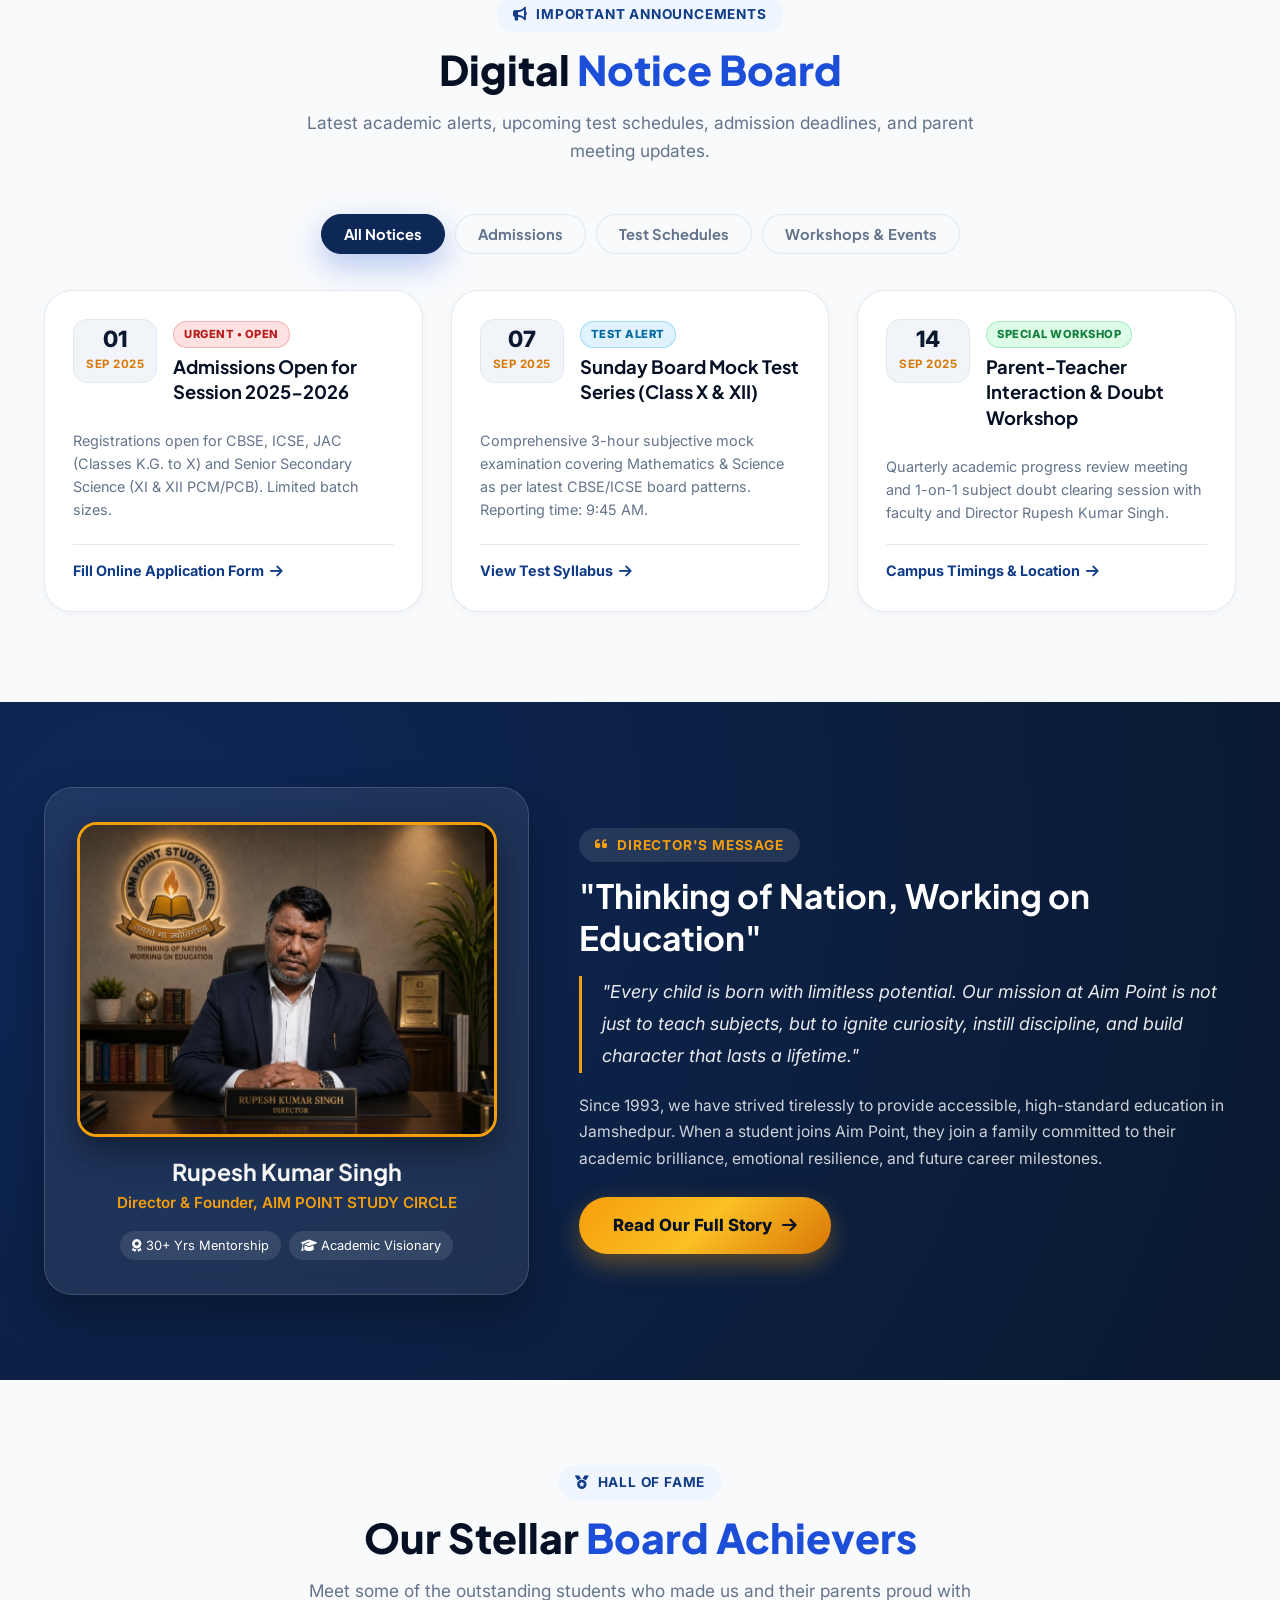
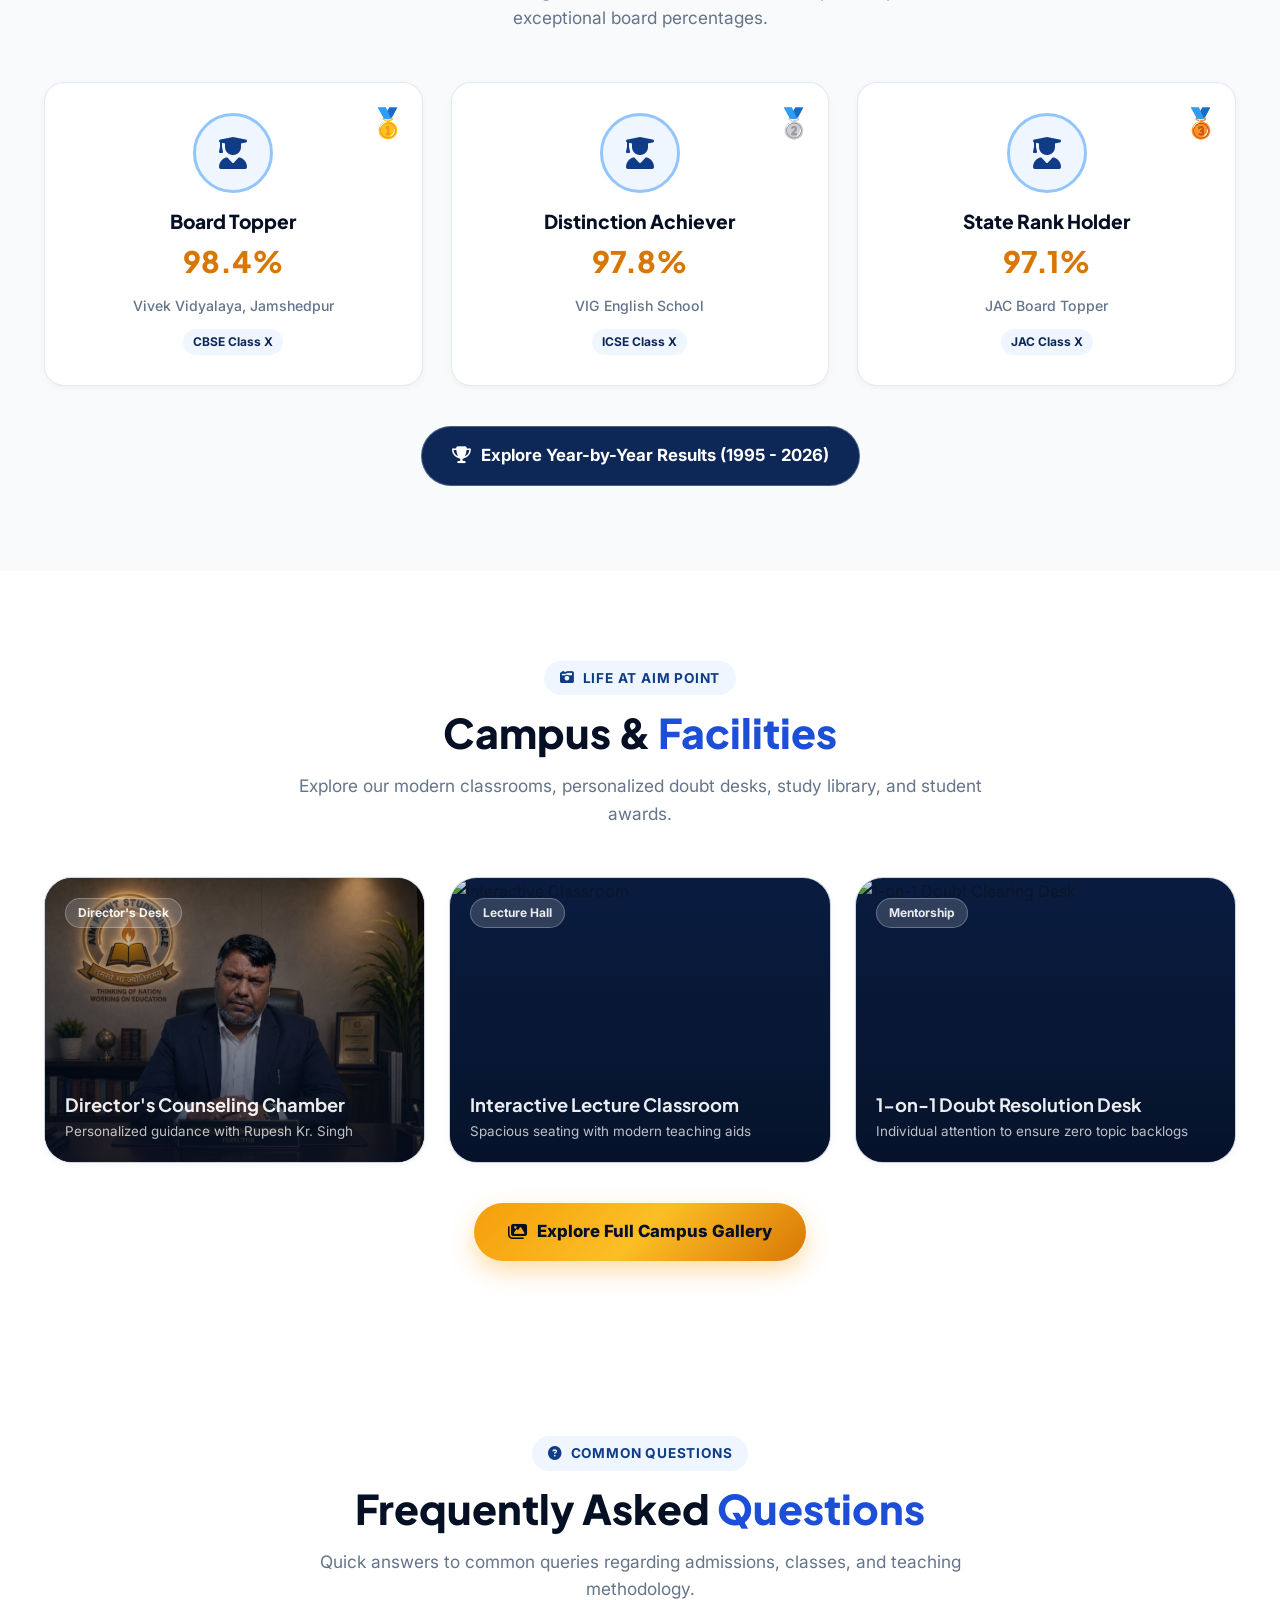
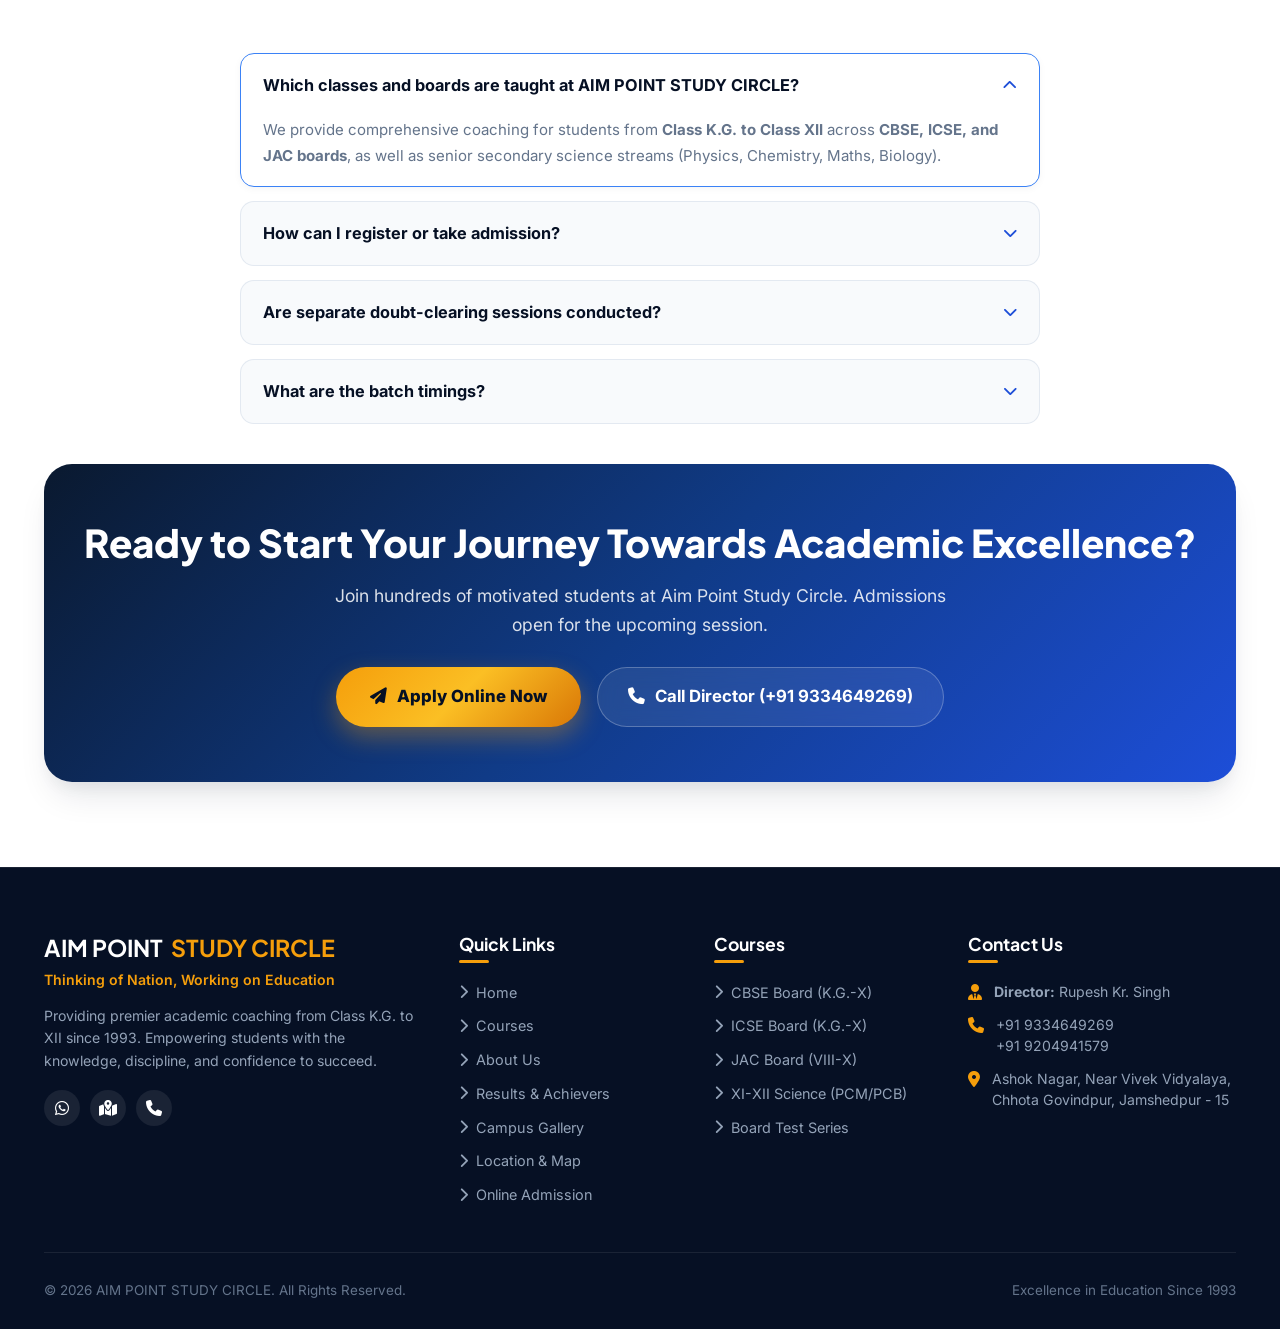
==== commit d5f31f46: "✨ Add Live Notice Board, Announcement Ticker, and Interactive Campus Gallery with Lightbox" ====
--- a/index.html
+++ b/index.html
@@ -51,6 +51,19 @@
         </div>
     </div>
 
+    <!-- ================= LIVE NOTICE TICKER ================= -->
+    <div class="notice-ticker-banner">
+        <div class="container">
+            <div class="notice-ticker-container">
+                <span class="ticker-label"><span class="ticker-pulse"></span> Latest Notice</span>
+                <div class="ticker-content">
+                    📢 Admissions Open for 2025-2026 Academic Session (CBSE • ICSE • JAC • XI-XII Science) | Weekly Board Mock Test on Sunday 10:00 AM.
+                    <a href="admission.html">Apply Online →</a>
+                </div>
+            </div>
+        </div>
+    </div>
+
     <!-- ================= STICKY HEADER & NAVBAR ================= -->
     <header>
         <div class="container">
@@ -70,6 +83,7 @@
                     <li><a href="courses.html">Courses</a></li>
                     <li><a href="about.html">About Us</a></li>
                     <li><a href="results.html">Results & Achievers</a></li>
+                    <li><a href="gallery.html">Campus Gallery</a></li>
                     <li><a href="location.html">Location</a></li>
                 </ul>
 
@@ -103,6 +117,7 @@
                 <li><a href="courses.html"><i class="fa-solid fa-book-open"></i> Courses</a></li>
                 <li><a href="about.html"><i class="fa-solid fa-school"></i> About Us</a></li>
                 <li><a href="results.html"><i class="fa-solid fa-trophy"></i> Results</a></li>
+                <li><a href="gallery.html"><i class="fa-solid fa-images"></i> Campus Gallery</a></li>
                 <li><a href="location.html"><i class="fa-solid fa-map-pin"></i> Location</a></li>
             </ul>
         </div>
@@ -404,6 +419,96 @@
         </div>
     </section>
 
+    <!-- ================= DIGITAL NOTICE BOARD SECTION ================= -->
+    <section class="notices-section">
+        <div class="container">
+            <div class="section-header">
+                <div class="section-pill">
+                    <i class="fa-solid fa-bullhorn"></i> Important Announcements
+                </div>
+                <h2 class="section-title">
+                    Digital <span>Notice Board</span>
+                </h2>
+                <p class="section-subtitle">
+                    Latest academic alerts, upcoming test schedules, admission deadlines, and parent meeting updates.
+                </p>
+            </div>
+
+            <!-- Filter Tabs -->
+            <div class="notices-filter-tabs" style="display: flex; justify-content: center; gap: 10px; margin-bottom: 30px; flex-wrap: wrap;">
+                <button class="filter-tab-btn active" data-filter="all">All Notices</button>
+                <button class="filter-tab-btn" data-filter="admission">Admissions</button>
+                <button class="filter-tab-btn" data-filter="tests">Test Schedules</button>
+                <button class="filter-tab-btn" data-filter="events">Workshops & Events</button>
+            </div>
+
+            <div class="notices-grid">
+                <!-- Notice 1 -->
+                <div class="notice-card" data-category="admission">
+                    <div>
+                        <div class="notice-card-top">
+                            <div class="notice-date-badge">
+                                <div class="notice-date-day">01</div>
+                                <div class="notice-date-month">SEP 2025</div>
+                            </div>
+                            <div class="notice-meta">
+                                <span class="notice-priority-pill pill-urgent">Urgent • Open</span>
+                                <h3>Admissions Open for Session 2025-2026</h3>
+                            </div>
+                        </div>
+                        <p>Registrations open for CBSE, ICSE, JAC (Classes K.G. to X) and Senior Secondary Science (XI & XII PCM/PCB). Limited batch sizes.</p>
+                    </div>
+                    <a href="admission.html" class="notice-card-link">
+                        <span>Fill Online Application Form</span>
+                        <i class="fa-solid fa-arrow-right"></i>
+                    </a>
+                </div>
+
+                <!-- Notice 2 -->
+                <div class="notice-card" data-category="tests">
+                    <div>
+                        <div class="notice-card-top">
+                            <div class="notice-date-badge">
+                                <div class="notice-date-day">07</div>
+                                <div class="notice-date-month">SEP 2025</div>
+                            </div>
+                            <div class="notice-meta">
+                                <span class="notice-priority-pill pill-academic">Test Alert</span>
+                                <h3>Sunday Board Mock Test Series (Class X & XII)</h3>
+                            </div>
+                        </div>
+                        <p>Comprehensive 3-hour subjective mock examination covering Mathematics & Science as per latest CBSE/ICSE board patterns. Reporting time: 9:45 AM.</p>
+                    </div>
+                    <a href="courses.html" class="notice-card-link">
+                        <span>View Test Syllabus</span>
+                        <i class="fa-solid fa-arrow-right"></i>
+                    </a>
+                </div>
+
+                <!-- Notice 3 -->
+                <div class="notice-card" data-category="events">
+                    <div>
+                        <div class="notice-card-top">
+                            <div class="notice-date-badge">
+                                <div class="notice-date-day">14</div>
+                                <div class="notice-date-month">SEP 2025</div>
+                            </div>
+                            <div class="notice-meta">
+                                <span class="notice-priority-pill pill-new">Special Workshop</span>
+                                <h3>Parent-Teacher Interaction & Doubt Workshop</h3>
+                            </div>
+                        </div>
+                        <p>Quarterly academic progress review meeting and 1-on-1 subject doubt clearing session with faculty and Director Rupesh Kumar Singh.</p>
+                    </div>
+                    <a href="location.html" class="notice-card-link">
+                        <span>Campus Timings & Location</span>
+                        <i class="fa-solid fa-arrow-right"></i>
+                    </a>
+                </div>
+            </div>
+        </div>
+    </section>
+
     <!-- ================= DIRECTOR SPOTLIGHT ================= -->
     <section class="director-spotlight">
         <div class="container">
@@ -494,6 +599,71 @@
                 <a href="results.html" class="btn-secondary" style="background: var(--primary-700); color: #fff;">
                     <i class="fa-solid fa-trophy"></i>
                     <span>Explore Year-by-Year Results (1995 - 2026)</span>
+                </a>
+            </div>
+        </div>
+    </section>
+
+    <!-- ================= CAMPUS GALLERY SNAPSHOT ================= -->
+    <section class="gallery-section">
+        <div class="container">
+            <div class="section-header">
+                <div class="section-pill">
+                    <i class="fa-solid fa-camera-retro"></i> Life at Aim Point
+                </div>
+                <h2 class="section-title">
+                    Campus & <span>Facilities</span>
+                </h2>
+                <p class="section-subtitle">
+                    Explore our modern classrooms, personalized doubt desks, study library, and student awards.
+                </p>
+            </div>
+
+            <div class="gallery-grid">
+                <!-- Item 1: Director's Office -->
+                <div class="gallery-card" data-category="classrooms">
+                    <img src="director.jpg" alt="Director Office & Counseling Desk">
+                    <div class="gallery-zoom-icon"><i class="fa-solid fa-magnifying-glass-plus"></i></div>
+                    <div class="gallery-card-overlay">
+                        <span class="gallery-top-badge">Director's Desk</span>
+                        <div class="gallery-bottom-info">
+                            <h4>Director's Counseling Chamber</h4>
+                            <p>Personalized guidance with Rupesh Kr. Singh</p>
+                        </div>
+                    </div>
+                </div>
+
+                <!-- Item 2: Smart Interactive Classroom -->
+                <div class="gallery-card" data-category="classrooms">
+                    <img src="https://images.unsplash.com/photo-1580582932707-520aed937b7b?auto=format&fit=crop&w=1000&q=80" alt="Interactive Classroom">
+                    <div class="gallery-zoom-icon"><i class="fa-solid fa-magnifying-glass-plus"></i></div>
+                    <div class="gallery-card-overlay">
+                        <span class="gallery-top-badge">Lecture Hall</span>
+                        <div class="gallery-bottom-info">
+                            <h4>Interactive Lecture Classroom</h4>
+                            <p>Spacious seating with modern teaching aids</p>
+                        </div>
+                    </div>
+                </div>
+
+                <!-- Item 3: 1-on-1 Doubt Desk -->
+                <div class="gallery-card" data-category="doubt">
+                    <img src="https://images.unsplash.com/photo-1577896851231-70ef18881754?auto=format&fit=crop&w=1000&q=80" alt="1-on-1 Doubt Clearing Desk">
+                    <div class="gallery-zoom-icon"><i class="fa-solid fa-magnifying-glass-plus"></i></div>
+                    <div class="gallery-card-overlay">
+                        <span class="gallery-top-badge">Mentorship</span>
+                        <div class="gallery-bottom-info">
+                            <h4>1-on-1 Doubt Resolution Desk</h4>
+                            <p>Individual attention to ensure zero topic backlogs</p>
+                        </div>
+                    </div>
+                </div>
+            </div>
+
+            <div style="text-align: center; margin-top: 40px;">
+                <a href="gallery.html" class="btn-primary">
+                    <i class="fa-solid fa-images"></i>
+                    <span>Explore Full Campus Gallery</span>
                 </a>
             </div>
         </div>
@@ -596,6 +766,7 @@
                         <li><a href="courses.html"><i class="fa-solid fa-chevron-right"></i> Courses</a></li>
                         <li><a href="about.html"><i class="fa-solid fa-chevron-right"></i> About Us</a></li>
                         <li><a href="results.html"><i class="fa-solid fa-chevron-right"></i> Results & Achievers</a></li>
+                        <li><a href="gallery.html"><i class="fa-solid fa-chevron-right"></i> Campus Gallery</a></li>
                         <li><a href="location.html"><i class="fa-solid fa-chevron-right"></i> Location & Map</a></li>
                         <li><a href="admission.html"><i class="fa-solid fa-chevron-right"></i> Online Admission</a></li>
                     </ul>
@@ -638,6 +809,24 @@
         </div>
     </footer>
 
+    <!-- ================= LIGHTBOX MODAL ================= -->
+    <div id="gallery_lightbox" class="gallery-lightbox-modal">
+        <div class="lightbox-dialog">
+            <button id="lightbox_close" class="lightbox-close-btn" aria-label="Close Lightbox">
+                <i class="fa-solid fa-xmark"></i>
+            </button>
+            <div class="lightbox-img-wrapper">
+                <img id="lightbox_img" src="" alt="Enlarged Campus View">
+            </div>
+            <div class="lightbox-footer">
+                <div>
+                    <div id="lightbox_title" class="lightbox-caption-title">Campus View</div>
+                    <div id="lightbox_desc" class="lightbox-caption-desc">AIM POINT STUDY CIRCLE Jamshedpur</div>
+                </div>
+            </div>
+        </div>
+    </div>
+
     <!-- Floating WhatsApp Action -->
     <a href="https://wa.me/919334649269?text=Hello%20Aim%20Point%2C%20I%20would%20like%20to%20inquire%20about%20admission." class="whatsapp-float" target="_blank" title="Chat on WhatsApp">
         <i class="fa-brands fa-whatsapp"></i>
--- a/style.css
+++ b/style.css
@@ -1127,14 +1127,16 @@
 }
 
 .director-photo-frame {
-    width: 180px;
-    height: 180px;
-    border-radius: 50%;
+    width: 100%;
+    max-width: 420px;
+    height: auto;
+    aspect-ratio: 4 / 3;
+    border-radius: var(--radius-lg);
     margin: 0 auto 20px auto;
     overflow: hidden;
-    border: 4px solid var(--accent-gold);
-    box-shadow: 0 8px 30px rgba(245, 158, 11, 0.35);
-    background: #103b87;
+    border: 3px solid var(--accent-gold);
+    box-shadow: 0 12px 35px rgba(0, 0, 0, 0.45);
+    background: #0a192f;
     position: relative;
 }
 
@@ -1142,8 +1144,13 @@
     width: 100%;
     height: 100%;
     object-fit: cover;
-    object-position: center top;
+    object-position: center center;
     display: block;
+    transition: transform 0.4s ease;
+}
+
+.director-photo-frame:hover img {
+    transform: scale(1.03);
 }
 
 .director-card-visual h3 {
@@ -2301,4 +2308,429 @@
     .btn-secondary {
         width: 100%;
     }
+}
+
+/* ================= LIVE NOTICE TICKER ================= */
+.notice-ticker-banner {
+    background: linear-gradient(90deg, #0b1f44 0%, #103b87 50%, #0b1f44 100%);
+    color: #ffffff;
+    padding: 10px 0;
+    font-size: 0.88rem;
+    border-bottom: 1px solid rgba(245, 158, 11, 0.3);
+    position: relative;
+    z-index: 10;
+}
+
+.notice-ticker-container {
+    display: flex;
+    align-items: center;
+    gap: 16px;
+    overflow: hidden;
+}
+
+.ticker-label {
+    display: inline-flex;
+    align-items: center;
+    gap: 8px;
+    background: var(--accent-gold);
+    color: var(--primary-900);
+    font-weight: 800;
+    font-size: 0.75rem;
+    padding: 4px 12px;
+    border-radius: var(--radius-full);
+    text-transform: uppercase;
+    letter-spacing: 0.5px;
+    flex-shrink: 0;
+}
+
+.ticker-pulse {
+    width: 8px;
+    height: 8px;
+    background: #ef4444;
+    border-radius: 50%;
+    animation: pulse 1.5s infinite;
+}
+
+.ticker-content {
+    white-space: nowrap;
+    overflow: hidden;
+    text-overflow: ellipsis;
+    color: rgba(255, 255, 255, 0.95);
+    font-weight: 500;
+}
+
+.ticker-content a {
+    color: var(--accent-gold);
+    text-decoration: underline;
+    font-weight: 700;
+    margin-left: 8px;
+}
+
+/* ================= NOTICE BOARD SECTION ================= */
+.notices-section {
+    background: #f8fafc;
+    padding: 90px 0;
+}
+
+.notices-grid {
+    display: grid;
+    grid-template-columns: repeat(3, 1fr);
+    gap: 28px;
+    margin-top: 36px;
+}
+
+.notice-card {
+    background: #ffffff;
+    border-radius: var(--radius-xl);
+    border: 1px solid var(--border-light);
+    padding: 28px;
+    box-shadow: var(--shadow-sm);
+    display: flex;
+    flex-direction: column;
+    justify-content: space-between;
+    transition: var(--transition-base);
+    position: relative;
+}
+
+.notice-card:hover {
+    transform: translateY(-6px);
+    box-shadow: var(--shadow-lg);
+    border-color: var(--primary-500);
+}
+
+.notice-card-top {
+    display: flex;
+    align-items: flex-start;
+    gap: 16px;
+    margin-bottom: 16px;
+}
+
+.notice-date-badge {
+    background: #f1f5f9;
+    border: 1px solid #e2e8f0;
+    border-radius: var(--radius-md);
+    padding: 8px 12px;
+    text-align: center;
+    min-width: 60px;
+    flex-shrink: 0;
+}
+
+.notice-date-day {
+    font-size: 1.4rem;
+    font-weight: 800;
+    color: var(--primary-800);
+    line-height: 1;
+}
+
+.notice-date-month {
+    font-size: 0.72rem;
+    font-weight: 700;
+    color: var(--accent-gold-hover);
+    text-transform: uppercase;
+    letter-spacing: 0.5px;
+    margin-top: 4px;
+}
+
+.notice-meta {
+    flex-grow: 1;
+}
+
+.notice-priority-pill {
+    display: inline-block;
+    font-size: 0.7rem;
+    font-weight: 800;
+    padding: 3px 10px;
+    border-radius: var(--radius-full);
+    text-transform: uppercase;
+    letter-spacing: 0.5px;
+    margin-bottom: 6px;
+}
+
+.pill-urgent {
+    background: #fee2e2;
+    color: #b91c1c;
+    border: 1px solid rgba(239, 68, 68, 0.3);
+}
+
+.pill-academic {
+    background: #e0f2fe;
+    color: #0369a1;
+    border: 1px solid rgba(14, 165, 233, 0.3);
+}
+
+.pill-event {
+    background: #fef3c7;
+    color: #b45309;
+    border: 1px solid rgba(245, 158, 11, 0.3);
+}
+
+.pill-new {
+    background: #dcfce7;
+    color: #15803d;
+    border: 1px solid rgba(34, 197, 94, 0.3);
+}
+
+.notice-card h3 {
+    font-size: 1.15rem;
+    font-weight: 700;
+    color: var(--primary-900);
+    line-height: 1.4;
+    margin-bottom: 8px;
+}
+
+.notice-card p {
+    font-size: 0.9rem;
+    color: var(--text-muted);
+    line-height: 1.6;
+    margin-bottom: 20px;
+}
+
+.notice-card-link {
+    display: inline-flex;
+    align-items: center;
+    gap: 6px;
+    color: var(--primary-600);
+    font-weight: 700;
+    font-size: 0.9rem;
+    padding-top: 14px;
+    border-top: 1px solid var(--border-light);
+    transition: var(--transition-fast);
+}
+
+.notice-card-link:hover {
+    color: var(--accent-gold-hover);
+    transform: translateX(4px);
+}
+
+/* ================= CAMPUS GALLERY SECTION ================= */
+.gallery-section {
+    background: #ffffff;
+    padding: 90px 0;
+}
+
+.gallery-grid {
+    display: grid;
+    grid-template-columns: repeat(3, 1fr);
+    gap: 24px;
+    margin-top: 36px;
+}
+
+.gallery-card {
+    border-radius: var(--radius-xl);
+    overflow: hidden;
+    position: relative;
+    aspect-ratio: 4 / 3;
+    box-shadow: var(--shadow-sm);
+    cursor: pointer;
+    background: #0b1f44;
+    border: 1px solid var(--border-light);
+    transition: var(--transition-base);
+}
+
+.gallery-card:hover {
+    transform: translateY(-8px);
+    box-shadow: 0 16px 36px rgba(10, 25, 47, 0.18);
+    border-color: var(--accent-gold);
+}
+
+.gallery-card img {
+    width: 100%;
+    height: 100%;
+    object-fit: cover;
+    display: block;
+    transition: transform 0.6s cubic-bezier(0.16, 1, 0.3, 1);
+}
+
+.gallery-card:hover img {
+    transform: scale(1.08);
+}
+
+.gallery-card-overlay {
+    position: absolute;
+    inset: 0;
+    background: linear-gradient(180deg, rgba(6, 16, 36, 0.1) 0%, rgba(6, 16, 36, 0.85) 100%);
+    display: flex;
+    flex-direction: column;
+    justify-content: space-between;
+    padding: 20px;
+    opacity: 0.92;
+    transition: var(--transition-base);
+}
+
+.gallery-card:hover .gallery-card-overlay {
+    opacity: 1;
+    background: linear-gradient(180deg, rgba(6, 16, 36, 0.2) 0%, rgba(6, 16, 36, 0.95) 100%);
+}
+
+.gallery-top-badge {
+    align-self: flex-start;
+    background: rgba(255, 255, 255, 0.18);
+    backdrop-filter: blur(8px);
+    color: #ffffff;
+    font-size: 0.75rem;
+    font-weight: 700;
+    padding: 4px 12px;
+    border-radius: var(--radius-full);
+    border: 1px solid rgba(255, 255, 255, 0.3);
+}
+
+.gallery-bottom-info {
+    color: #ffffff;
+}
+
+.gallery-bottom-info h4 {
+    font-size: 1.15rem;
+    font-weight: 700;
+    margin-bottom: 4px;
+    color: #ffffff;
+}
+
+.gallery-bottom-info p {
+    font-size: 0.84rem;
+    color: rgba(255, 255, 255, 0.8);
+}
+
+.gallery-zoom-icon {
+    position: absolute;
+    top: 50%;
+    left: 50%;
+    transform: translate(-50%, -50%) scale(0.6);
+    width: 48px;
+    height: 48px;
+    background: var(--grad-gold);
+    color: var(--primary-900);
+    border-radius: 50%;
+    display: flex;
+    align-items: center;
+    justify-content: center;
+    font-size: 1.2rem;
+    opacity: 0;
+    transition: var(--transition-base);
+    box-shadow: 0 4px 15px rgba(245, 158, 11, 0.4);
+}
+
+.gallery-card:hover .gallery-zoom-icon {
+    opacity: 1;
+    transform: translate(-50%, -50%) scale(1);
+}
+
+/* ================= LIGHTBOX MODAL ================= */
+.gallery-lightbox-modal {
+    position: fixed;
+    inset: 0;
+    background: rgba(4, 10, 24, 0.92);
+    backdrop-filter: blur(16px);
+    -webkit-backdrop-filter: blur(16px);
+    z-index: 9999;
+    display: none;
+    align-items: center;
+    justify-content: center;
+    padding: 24px;
+    opacity: 0;
+    transition: opacity 0.3s ease;
+}
+
+.gallery-lightbox-modal.active {
+    display: flex;
+    opacity: 1;
+}
+
+.lightbox-dialog {
+    max-width: 900px;
+    width: 100%;
+    background: #061024;
+    border-radius: var(--radius-xl);
+    border: 1px solid rgba(255, 255, 255, 0.2);
+    overflow: hidden;
+    box-shadow: 0 25px 60px rgba(0, 0, 0, 0.6);
+    position: relative;
+    animation: zoomIn 0.3s cubic-bezier(0.16, 1, 0.3, 1);
+}
+
+.lightbox-img-wrapper {
+    width: 100%;
+    max-height: 70vh;
+    overflow: hidden;
+    background: #000;
+    display: flex;
+    align-items: center;
+    justify-content: center;
+}
+
+.lightbox-img-wrapper img {
+    max-width: 100%;
+    max-height: 70vh;
+    object-fit: contain;
+}
+
+.lightbox-footer {
+    padding: 18px 24px;
+    background: rgba(255, 255, 255, 0.05);
+    display: flex;
+    align-items: center;
+    justify-content: space-between;
+    border-top: 1px solid rgba(255, 255, 255, 0.1);
+    color: #ffffff;
+}
+
+.lightbox-caption-title {
+    font-size: 1.1rem;
+    font-weight: 700;
+    color: var(--accent-gold);
+}
+
+.lightbox-caption-desc {
+    font-size: 0.85rem;
+    color: rgba(255, 255, 255, 0.75);
+    margin-top: 2px;
+}
+
+.lightbox-close-btn {
+    position: absolute;
+    top: 16px;
+    right: 16px;
+    width: 40px;
+    height: 40px;
+    background: rgba(0, 0, 0, 0.6);
+    border: 1px solid rgba(255, 255, 255, 0.3);
+    color: #ffffff;
+    border-radius: 50%;
+    display: flex;
+    align-items: center;
+    justify-content: center;
+    font-size: 1.2rem;
+    cursor: pointer;
+    transition: var(--transition-fast);
+    z-index: 10;
+}
+
+.lightbox-close-btn:hover {
+    background: var(--accent-gold);
+    color: var(--primary-900);
+    transform: scale(1.1);
+}
+
+@keyframes zoomIn {
+    from {
+        opacity: 0;
+        transform: scale(0.92);
+    }
+    to {
+        opacity: 1;
+        transform: scale(1);
+    }
+}
+
+@media (max-width: 1024px) {
+    .notices-grid,
+    .gallery-grid {
+        grid-template-columns: repeat(2, 1fr);
+    }
+}
+
+@media (max-width: 768px) {
+    .notices-grid,
+    .gallery-grid {
+        grid-template-columns: 1fr;
+    }
 }
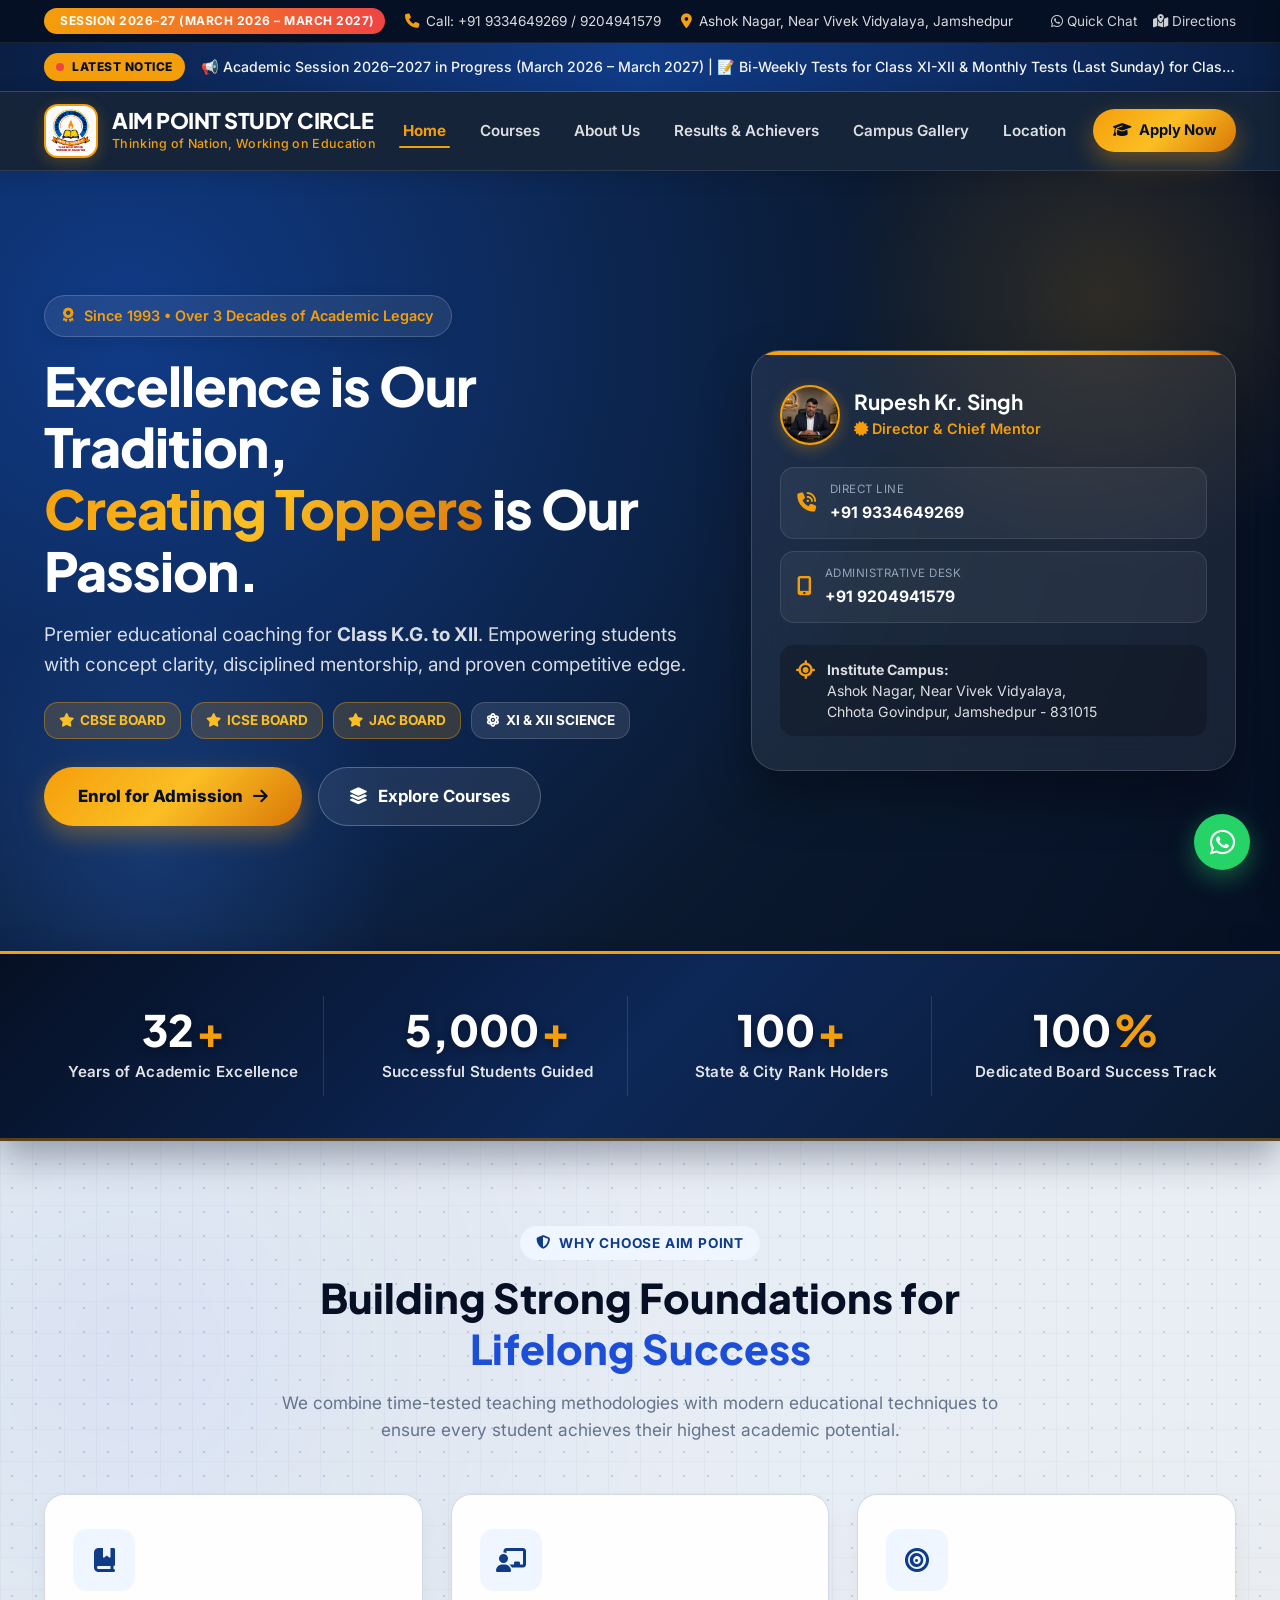
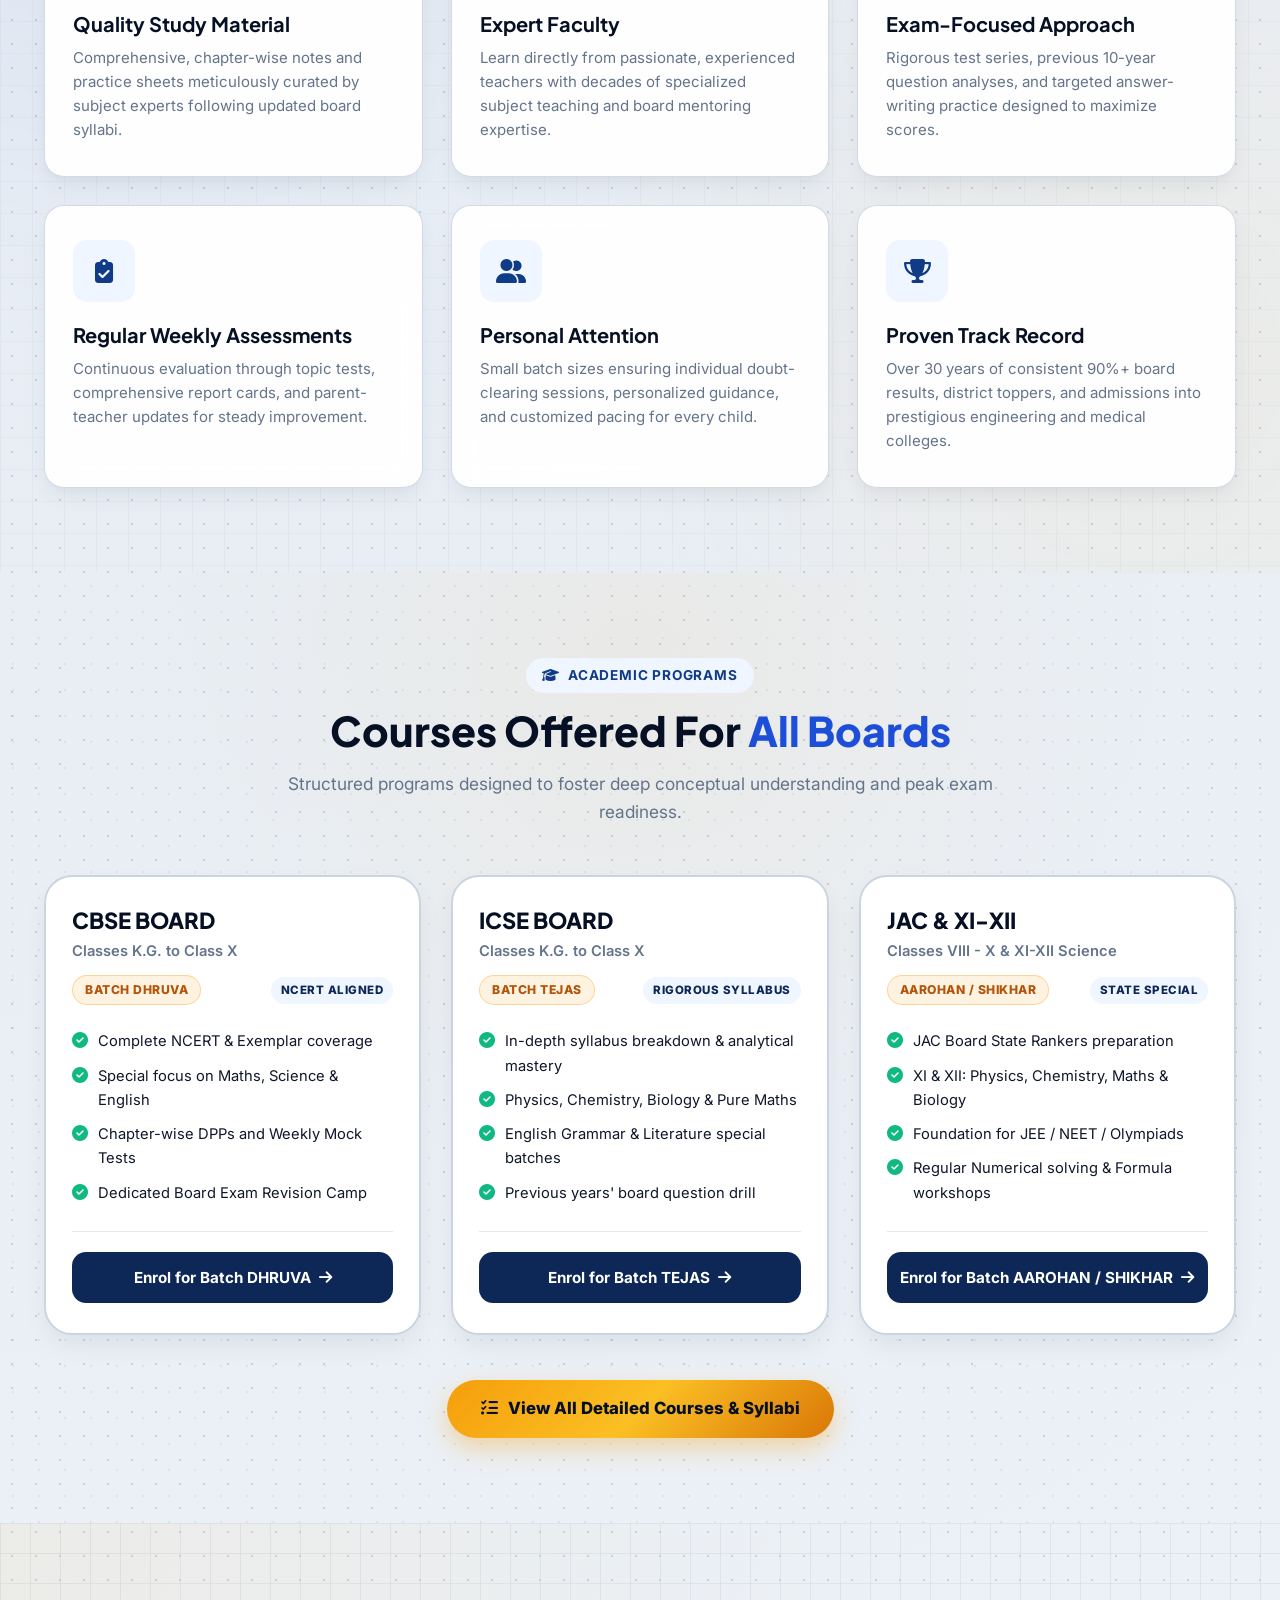
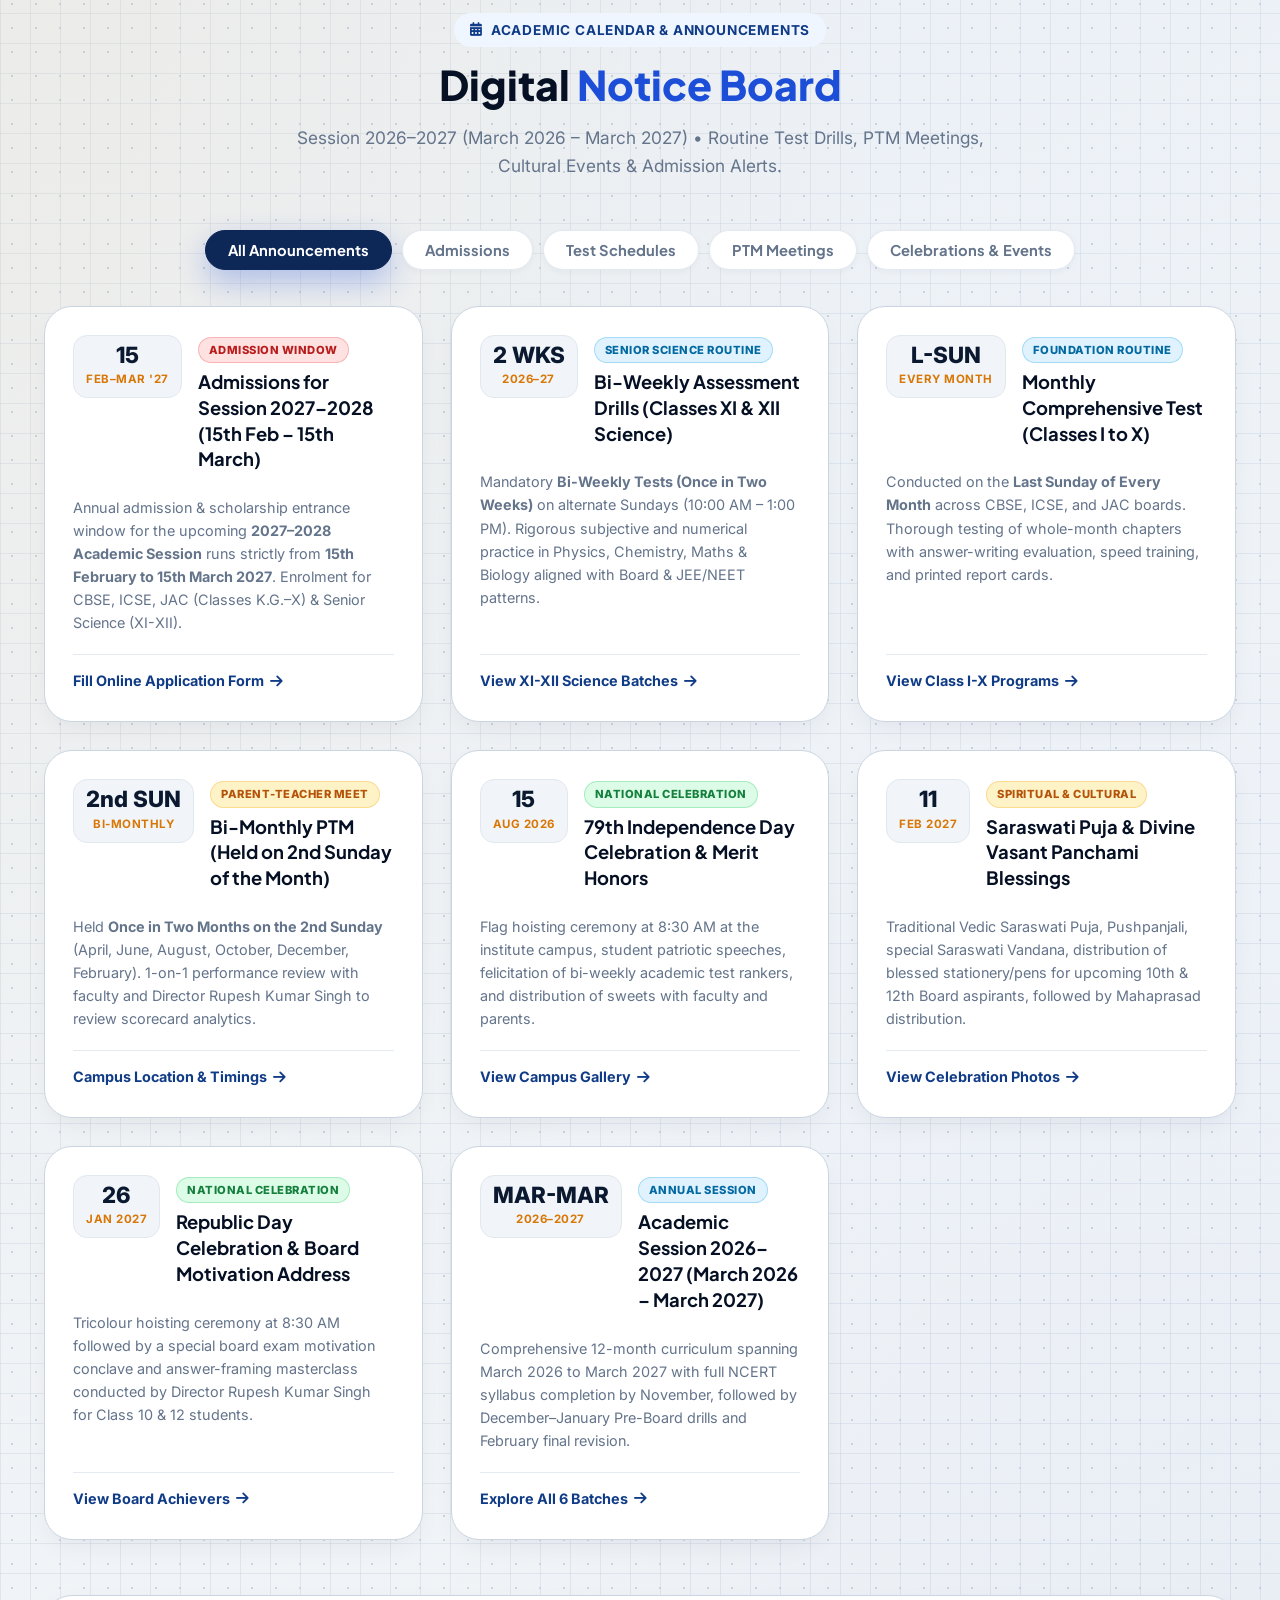
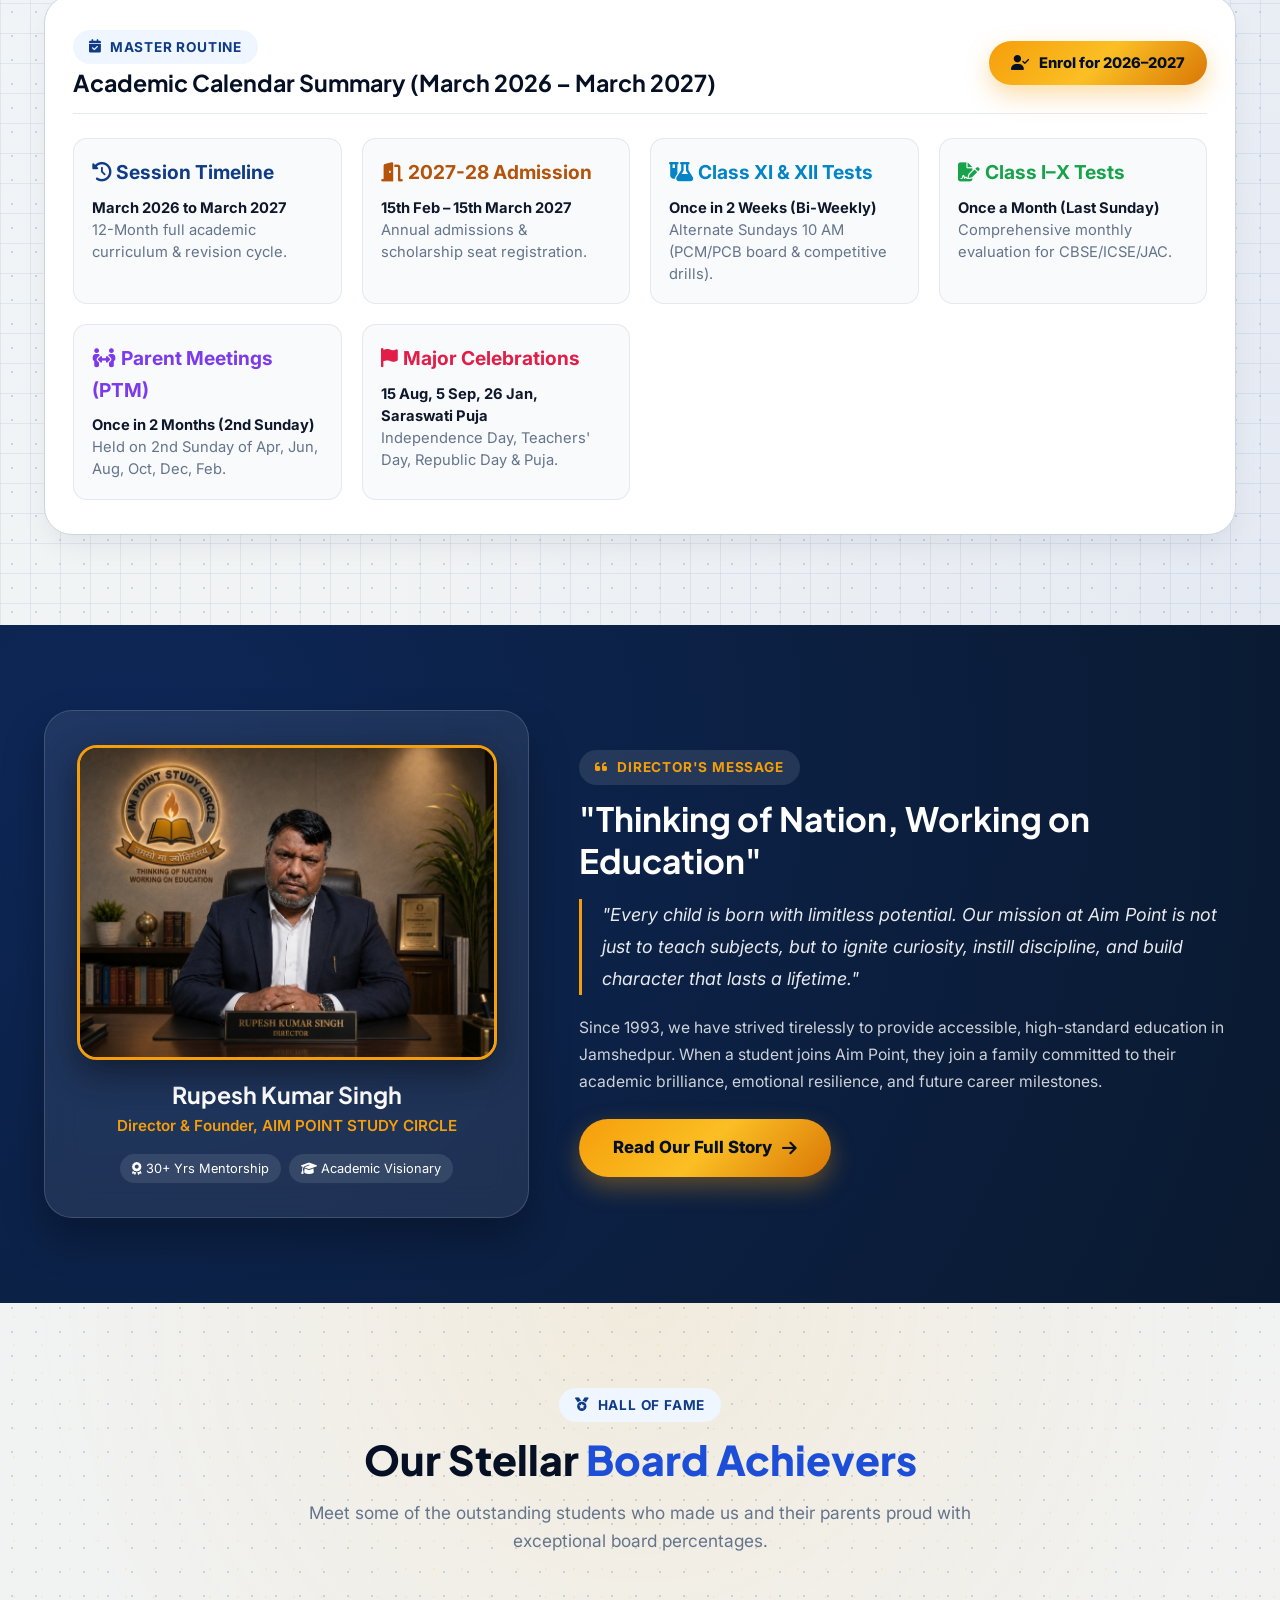
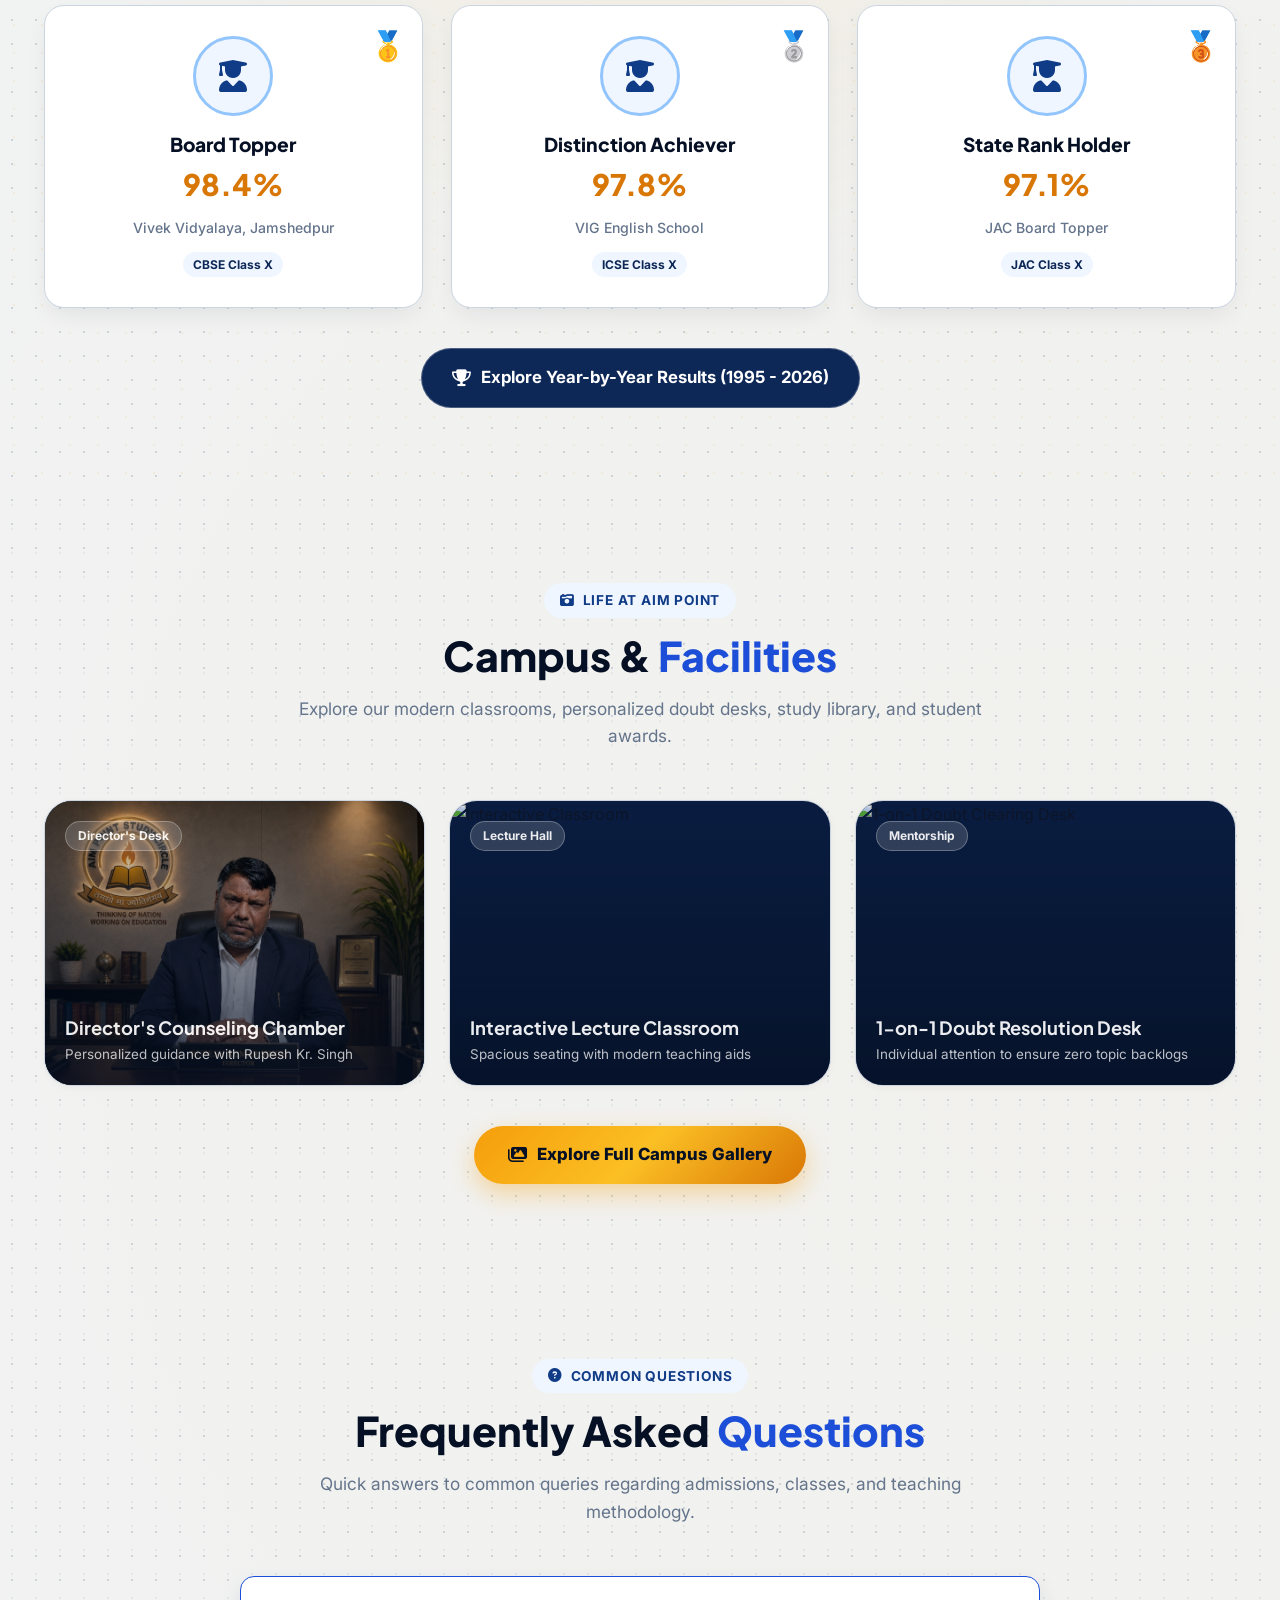
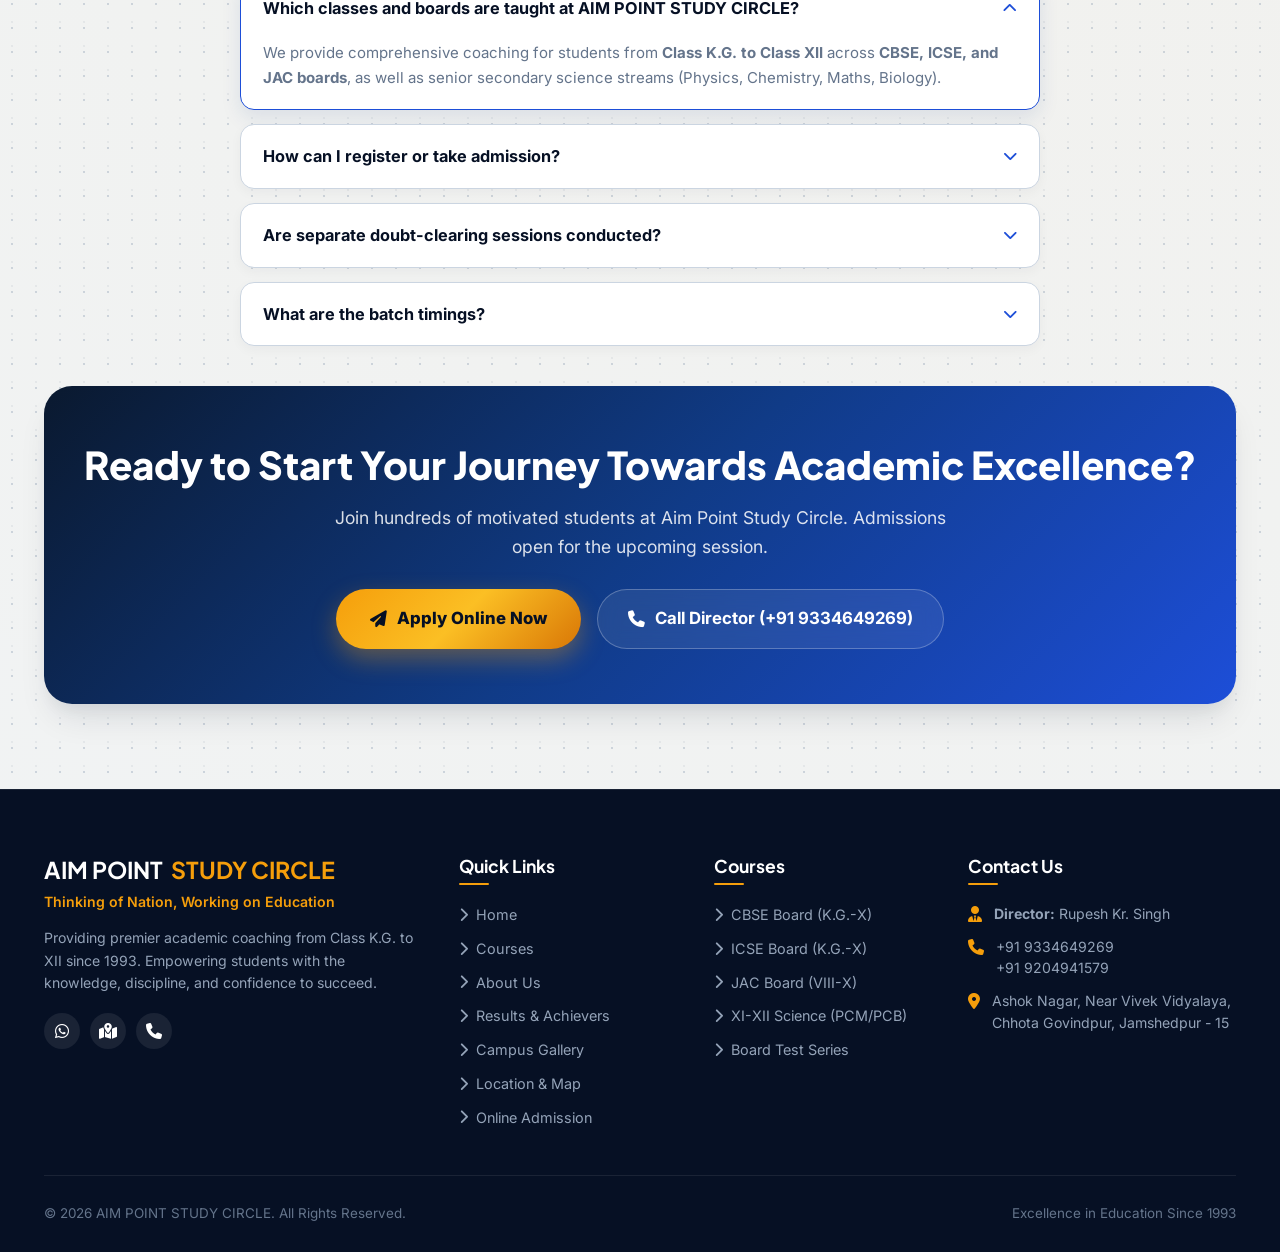
==== commit 8ac10be1: "📅 Update Academic Calendar (March 2026 - March 2027), Test Routines, PTM schedules, celebrations & 2" ====
--- a/index.html
+++ b/index.html
@@ -28,7 +28,7 @@
             <div class="top-bar-left">
                 <div class="top-bar-item">
                     <span class="admission-badge-pill">
-                        <i class="fa-solid fa-sparkles"></i> Admissions Open 2025-26
+                        <i class="fa-solid fa-sparkles"></i> Session 2026–27 (March 2026 – March 2027)
                     </span>
                 </div>
                 <div class="top-bar-item">
@@ -57,7 +57,7 @@
             <div class="notice-ticker-container">
                 <span class="ticker-label"><span class="ticker-pulse"></span> Latest Notice</span>
                 <div class="ticker-content">
-                    📢 Admissions Open for 2025-2026 Academic Session (CBSE • ICSE • JAC • XI-XII Science) | Weekly Board Mock Test on Sunday 10:00 AM.
+                    📢 Academic Session 2026–2027 in Progress (March 2026 – March 2027) | 📝 Bi-Weekly Tests for Class XI-XII & Monthly Tests (Last Sunday) for Classes I-X | 👨‍👩‍👧 Bi-Monthly PTM on 2nd Sunday | 🎯 Admissions for Session 2027-2028: 15th Feb – 15th March 2027.
                     <a href="admission.html">Apply Online →</a>
                 </div>
             </div>
@@ -419,44 +419,45 @@
         </div>
     </section>
 
-    <!-- ================= DIGITAL NOTICE BOARD SECTION ================= -->
+    <!-- ================= DIGITAL NOTICE BOARD & ACADEMIC CALENDAR ================= -->
     <section class="notices-section">
         <div class="container">
             <div class="section-header">
                 <div class="section-pill">
-                    <i class="fa-solid fa-bullhorn"></i> Important Announcements
+                    <i class="fa-solid fa-calendar-days"></i> Academic Calendar & Announcements
                 </div>
                 <h2 class="section-title">
                     Digital <span>Notice Board</span>
                 </h2>
                 <p class="section-subtitle">
-                    Latest academic alerts, upcoming test schedules, admission deadlines, and parent meeting updates.
+                    Session 2026–2027 (March 2026 – March 2027) • Routine Test Drills, PTM Meetings, Cultural Events & Admission Alerts.
                 </p>
             </div>
 
             <!-- Filter Tabs -->
-            <div class="notices-filter-tabs" style="display: flex; justify-content: center; gap: 10px; margin-bottom: 30px; flex-wrap: wrap;">
-                <button class="filter-tab-btn active" data-filter="all">All Notices</button>
+            <div class="notices-filter-tabs" style="display: flex; justify-content: center; gap: 10px; margin-bottom: 35px; flex-wrap: wrap;">
+                <button class="filter-tab-btn active" data-filter="all">All Announcements</button>
                 <button class="filter-tab-btn" data-filter="admission">Admissions</button>
                 <button class="filter-tab-btn" data-filter="tests">Test Schedules</button>
-                <button class="filter-tab-btn" data-filter="events">Workshops & Events</button>
+                <button class="filter-tab-btn" data-filter="ptm">PTM Meetings</button>
+                <button class="filter-tab-btn" data-filter="events">Celebrations & Events</button>
             </div>
 
             <div class="notices-grid">
-                <!-- Notice 1 -->
+                <!-- Notice 1: Upcoming Admissions 2027-2028 -->
                 <div class="notice-card" data-category="admission">
                     <div>
                         <div class="notice-card-top">
                             <div class="notice-date-badge">
-                                <div class="notice-date-day">01</div>
-                                <div class="notice-date-month">SEP 2025</div>
+                                <div class="notice-date-day">15</div>
+                                <div class="notice-date-month">FEB–MAR '27</div>
                             </div>
                             <div class="notice-meta">
-                                <span class="notice-priority-pill pill-urgent">Urgent • Open</span>
-                                <h3>Admissions Open for Session 2025-2026</h3>
-                            </div>
-                        </div>
-                        <p>Registrations open for CBSE, ICSE, JAC (Classes K.G. to X) and Senior Secondary Science (XI & XII PCM/PCB). Limited batch sizes.</p>
+                                <span class="notice-priority-pill pill-urgent">Admission Window</span>
+                                <h3>Admissions for Session 2027–2028 (15th Feb – 15th March)</h3>
+                            </div>
+                        </div>
+                        <p>Annual admission & scholarship entrance window for the upcoming <strong>2027–2028 Academic Session</strong> runs strictly from <strong>15th February to 15th March 2027</strong>. Enrolment for CBSE, ICSE, JAC (Classes K.G.–X) & Senior Science (XI-XII).</p>
                     </div>
                     <a href="admission.html" class="notice-card-link">
                         <span>Fill Online Application Form</span>
@@ -464,46 +465,196 @@
                     </a>
                 </div>
 
-                <!-- Notice 2 -->
+                <!-- Notice 2: Bi-Weekly Tests for Class XI & XII -->
                 <div class="notice-card" data-category="tests">
                     <div>
                         <div class="notice-card-top">
                             <div class="notice-date-badge">
-                                <div class="notice-date-day">07</div>
-                                <div class="notice-date-month">SEP 2025</div>
+                                <div class="notice-date-day">2 WKS</div>
+                                <div class="notice-date-month">2026–27</div>
                             </div>
                             <div class="notice-meta">
-                                <span class="notice-priority-pill pill-academic">Test Alert</span>
-                                <h3>Sunday Board Mock Test Series (Class X & XII)</h3>
-                            </div>
-                        </div>
-                        <p>Comprehensive 3-hour subjective mock examination covering Mathematics & Science as per latest CBSE/ICSE board patterns. Reporting time: 9:45 AM.</p>
+                                <span class="notice-priority-pill pill-academic">Senior Science Routine</span>
+                                <h3>Bi-Weekly Assessment Drills (Classes XI & XII Science)</h3>
+                            </div>
+                        </div>
+                        <p>Mandatory <strong>Bi-Weekly Tests (Once in Two Weeks)</strong> on alternate Sundays (10:00 AM – 1:00 PM). Rigorous subjective and numerical practice in Physics, Chemistry, Maths & Biology aligned with Board & JEE/NEET patterns.</p>
                     </div>
                     <a href="courses.html" class="notice-card-link">
-                        <span>View Test Syllabus</span>
+                        <span>View XI-XII Science Batches</span>
                         <i class="fa-solid fa-arrow-right"></i>
                     </a>
                 </div>
 
-                <!-- Notice 3 -->
-                <div class="notice-card" data-category="events">
+                <!-- Notice 3: Monthly Tests for Classes I to X -->
+                <div class="notice-card" data-category="tests">
                     <div>
                         <div class="notice-card-top">
                             <div class="notice-date-badge">
-                                <div class="notice-date-day">14</div>
-                                <div class="notice-date-month">SEP 2025</div>
+                                <div class="notice-date-day">L-SUN</div>
+                                <div class="notice-date-month">EVERY MONTH</div>
                             </div>
                             <div class="notice-meta">
-                                <span class="notice-priority-pill pill-new">Special Workshop</span>
-                                <h3>Parent-Teacher Interaction & Doubt Workshop</h3>
-                            </div>
-                        </div>
-                        <p>Quarterly academic progress review meeting and 1-on-1 subject doubt clearing session with faculty and Director Rupesh Kumar Singh.</p>
+                                <span class="notice-priority-pill pill-academic">Foundation Routine</span>
+                                <h3>Monthly Comprehensive Test (Classes I to X)</h3>
+                            </div>
+                        </div>
+                        <p>Conducted on the <strong>Last Sunday of Every Month</strong> across CBSE, ICSE, and JAC boards. Thorough testing of whole-month chapters with answer-writing evaluation, speed training, and printed report cards.</p>
+                    </div>
+                    <a href="courses.html" class="notice-card-link">
+                        <span>View Class I-X Programs</span>
+                        <i class="fa-solid fa-arrow-right"></i>
+                    </a>
+                </div>
+
+                <!-- Notice 4: Bi-Monthly PTM on 2nd Sunday -->
+                <div class="notice-card" data-category="ptm events">
+                    <div>
+                        <div class="notice-card-top">
+                            <div class="notice-date-badge">
+                                <div class="notice-date-day">2nd SUN</div>
+                                <div class="notice-date-month">BI-MONTHLY</div>
+                            </div>
+                            <div class="notice-meta">
+                                <span class="notice-priority-pill pill-event">Parent-Teacher Meet</span>
+                                <h3>Bi-Monthly PTM (Held on 2nd Sunday of the Month)</h3>
+                            </div>
+                        </div>
+                        <p>Held <strong>Once in Two Months on the 2nd Sunday</strong> (April, June, August, October, December, February). 1-on-1 performance review with faculty and Director Rupesh Kumar Singh to review scorecard analytics.</p>
                     </div>
                     <a href="location.html" class="notice-card-link">
-                        <span>Campus Timings & Location</span>
+                        <span>Campus Location & Timings</span>
                         <i class="fa-solid fa-arrow-right"></i>
                     </a>
+                </div>
+
+                <!-- Notice 5: Independence Day Celebration -->
+                <div class="notice-card" data-category="events">
+                    <div>
+                        <div class="notice-card-top">
+                            <div class="notice-date-badge">
+                                <div class="notice-date-day">15</div>
+                                <div class="notice-date-month">AUG 2026</div>
+                            </div>
+                            <div class="notice-meta">
+                                <span class="notice-priority-pill pill-new">National Celebration</span>
+                                <h3>79th Independence Day Celebration & Merit Honors</h3>
+                            </div>
+                        </div>
+                        <p>Flag hoisting ceremony at 8:30 AM at the institute campus, student patriotic speeches, felicitation of bi-weekly academic test rankers, and distribution of sweets with faculty and parents.</p>
+                    </div>
+                    <a href="gallery.html" class="notice-card-link">
+                        <span>View Campus Gallery</span>
+                        <i class="fa-solid fa-arrow-right"></i>
+                    </a>
+                </div>
+
+                <!-- Notice 6: Saraswati Puja Celebration -->
+                <div class="notice-card" data-category="events">
+                    <div>
+                        <div class="notice-card-top">
+                            <div class="notice-date-badge">
+                                <div class="notice-date-day">11</div>
+                                <div class="notice-date-month">FEB 2027</div>
+                            </div>
+                            <div class="notice-meta">
+                                <span class="notice-priority-pill pill-event">Spiritual & Cultural</span>
+                                <h3>Saraswati Puja & Divine Vasant Panchami Blessings</h3>
+                            </div>
+                        </div>
+                        <p>Traditional Vedic Saraswati Puja, Pushpanjali, special Saraswati Vandana, distribution of blessed stationery/pens for upcoming 10th & 12th Board aspirants, followed by Mahaprasad distribution.</p>
+                    </div>
+                    <a href="gallery.html" class="notice-card-link">
+                        <span>View Celebration Photos</span>
+                        <i class="fa-solid fa-arrow-right"></i>
+                    </a>
+                </div>
+
+                <!-- Notice 7: Republic Day Celebration -->
+                <div class="notice-card" data-category="events">
+                    <div>
+                        <div class="notice-card-top">
+                            <div class="notice-date-badge">
+                                <div class="notice-date-day">26</div>
+                                <div class="notice-date-month">JAN 2027</div>
+                            </div>
+                            <div class="notice-meta">
+                                <span class="notice-priority-pill pill-new">National Celebration</span>
+                                <h3>Republic Day Celebration & Board Motivation Address</h3>
+                            </div>
+                        </div>
+                        <p>Tricolour hoisting ceremony at 8:30 AM followed by a special board exam motivation conclave and answer-framing masterclass conducted by Director Rupesh Kumar Singh for Class 10 & 12 students.</p>
+                    </div>
+                    <a href="results.html" class="notice-card-link">
+                        <span>View Board Achievers</span>
+                        <i class="fa-solid fa-arrow-right"></i>
+                    </a>
+                </div>
+
+                <!-- Notice 8: Academic Session Overview -->
+                <div class="notice-card" data-category="admission">
+                    <div>
+                        <div class="notice-card-top">
+                            <div class="notice-date-badge">
+                                <div class="notice-date-day">MAR-MAR</div>
+                                <div class="notice-date-month">2026–2027</div>
+                            </div>
+                            <div class="notice-meta">
+                                <span class="notice-priority-pill pill-academic">Annual Session</span>
+                                <h3>Academic Session 2026–2027 (March 2026 – March 2027)</h3>
+                            </div>
+                        </div>
+                        <p>Comprehensive 12-month curriculum spanning March 2026 to March 2027 with full NCERT syllabus completion by November, followed by December–January Pre-Board drills and February final revision.</p>
+                    </div>
+                    <a href="courses.html" class="notice-card-link">
+                        <span>Explore All 6 Batches</span>
+                        <i class="fa-solid fa-arrow-right"></i>
+                    </a>
+                </div>
+            </div>
+
+            <!-- ================= ANNUAL ACADEMIC CALENDAR OVERVIEW ================= -->
+            <div style="margin-top: 55px; background: #ffffff; border: 1.5px solid #cbd5e1; border-radius: var(--radius-xl); padding: 34px 28px; box-shadow: 0 12px 30px -5px rgba(10,25,47,0.08);">
+                <div style="display: flex; align-items: center; justify-content: space-between; flex-wrap: wrap; gap: 14px; margin-bottom: 24px; padding-bottom: 16px; border-bottom: 1.5px solid var(--border-light);">
+                    <div>
+                        <span class="section-pill" style="margin-bottom: 4px;"><i class="fa-solid fa-calendar-check"></i> Master Routine</span>
+                        <h3 style="font-size: 1.45rem; color: var(--primary-900);">Academic Calendar Summary (March 2026 – March 2027)</h3>
+                    </div>
+                    <a href="admission.html" class="btn-primary" style="padding: 10px 22px; font-size: 0.92rem;">
+                        <i class="fa-solid fa-user-check"></i> Enrol for 2026–2027
+                    </a>
+                </div>
+
+                <div style="display: grid; grid-template-columns: repeat(auto-fit, minmax(240px, 1fr)); gap: 20px;">
+                    <div style="background: var(--bg-main); border: 1px solid var(--border-light); border-radius: var(--radius-md); padding: 18px;">
+                        <div style="font-size: 1.2rem; color: var(--primary-600); margin-bottom: 8px;"><i class="fa-solid fa-clock-rotate-left"></i> <strong>Session Timeline</strong></div>
+                        <p style="font-size: 0.92rem; color: var(--text-main); line-height: 1.5;"><strong>March 2026 to March 2027</strong><br><span style="color: var(--text-muted);">12-Month full academic curriculum & revision cycle.</span></p>
+                    </div>
+
+                    <div style="background: var(--bg-main); border: 1px solid var(--border-light); border-radius: var(--radius-md); padding: 18px;">
+                        <div style="font-size: 1.2rem; color: #b45309; margin-bottom: 8px;"><i class="fa-solid fa-door-open"></i> <strong>2027-28 Admission</strong></div>
+                        <p style="font-size: 0.92rem; color: var(--text-main); line-height: 1.5;"><strong>15th Feb – 15th March 2027</strong><br><span style="color: var(--text-muted);">Annual admissions & scholarship seat registration.</span></p>
+                    </div>
+
+                    <div style="background: var(--bg-main); border: 1px solid var(--border-light); border-radius: var(--radius-md); padding: 18px;">
+                        <div style="font-size: 1.2rem; color: #0284c7; margin-bottom: 8px;"><i class="fa-solid fa-flask-vial"></i> <strong>Class XI & XII Tests</strong></div>
+                        <p style="font-size: 0.92rem; color: var(--text-main); line-height: 1.5;"><strong>Once in 2 Weeks (Bi-Weekly)</strong><br><span style="color: var(--text-muted);">Alternate Sundays 10 AM (PCM/PCB board & competitive drills).</span></p>
+                    </div>
+
+                    <div style="background: var(--bg-main); border: 1px solid var(--border-light); border-radius: var(--radius-md); padding: 18px;">
+                        <div style="font-size: 1.2rem; color: #16a34a; margin-bottom: 8px;"><i class="fa-solid fa-file-signature"></i> <strong>Class I–X Tests</strong></div>
+                        <p style="font-size: 0.92rem; color: var(--text-main); line-height: 1.5;"><strong>Once a Month (Last Sunday)</strong><br><span style="color: var(--text-muted);">Comprehensive monthly evaluation for CBSE/ICSE/JAC.</span></p>
+                    </div>
+
+                    <div style="background: var(--bg-main); border: 1px solid var(--border-light); border-radius: var(--radius-md); padding: 18px;">
+                        <div style="font-size: 1.2rem; color: #7c3aed; margin-bottom: 8px;"><i class="fa-solid fa-people-arrows"></i> <strong>Parent Meetings (PTM)</strong></div>
+                        <p style="font-size: 0.92rem; color: var(--text-main); line-height: 1.5;"><strong>Once in 2 Months (2nd Sunday)</strong><br><span style="color: var(--text-muted);">Held on 2nd Sunday of Apr, Jun, Aug, Oct, Dec, Feb.</span></p>
+                    </div>
+
+                    <div style="background: var(--bg-main); border: 1px solid var(--border-light); border-radius: var(--radius-md); padding: 18px;">
+                        <div style="font-size: 1.2rem; color: #e11d48; margin-bottom: 8px;"><i class="fa-solid fa-flag"></i> <strong>Major Celebrations</strong></div>
+                        <p style="font-size: 0.92rem; color: var(--text-main); line-height: 1.5;"><strong>15 Aug, 5 Sep, 26 Jan, Saraswati Puja</strong><br><span style="color: var(--text-muted);">Independence Day, Teachers' Day, Republic Day & Puja.</span></p>
+                    </div>
                 </div>
             </div>
         </div>
--- a/style.css
+++ b/style.css
@@ -75,7 +75,12 @@
 
 body {
     font-family: var(--font-body);
-    background-color: var(--bg-main);
+    background-color: #f1f5f9;
+    background-image: 
+        radial-gradient(circle at 15% 15%, rgba(16, 59, 135, 0.05) 0%, transparent 45%),
+        radial-gradient(circle at 85% 80%, rgba(245, 158, 11, 0.05) 0%, transparent 45%),
+        radial-gradient(#cbd5e1 0.9px, transparent 0.9px);
+    background-size: 100% 100%, 100% 100%, 24px 24px;
     color: var(--text-main);
     line-height: 1.65;
     overflow-x: hidden;
@@ -742,10 +747,11 @@
 
 /* ================= STATS COUNTER BAR ================= */
 .stats-section {
-    background: #ffffff;
-    padding: 38px 0;
-    box-shadow: 0 10px 30px rgba(0, 0, 0, 0.04);
-    border-bottom: 1px solid var(--border-light);
+    background: linear-gradient(135deg, #061024 0%, #0d2757 50%, #0a192f 100%);
+    padding: 42px 0;
+    box-shadow: 0 15px 35px rgba(6, 16, 36, 0.35);
+    border-top: 3px solid var(--accent-gold);
+    border-bottom: 3px solid rgba(245, 158, 11, 0.35);
     position: relative;
     z-index: 10;
 }
@@ -759,7 +765,7 @@
 .stat-item {
     text-align: center;
     padding: 12px;
-    border-right: 1px solid var(--border-light);
+    border-right: 1px solid rgba(255, 255, 255, 0.12);
 }
 
 .stat-item:last-child {
@@ -768,15 +774,16 @@
 
 .stat-number {
     font-family: var(--font-heading);
-    font-size: 2.6rem;
+    font-size: 2.7rem;
     font-weight: 900;
-    color: var(--primary-600);
+    color: #ffffff;
     line-height: 1;
     margin-bottom: 8px;
     display: flex;
     align-items: center;
     justify-content: center;
     gap: 2px;
+    text-shadow: 0 2px 10px rgba(0, 0, 0, 0.4);
 }
 
 .stat-number .counter-suffix {
@@ -784,9 +791,10 @@
 }
 
 .stat-label {
-    font-size: 0.92rem;
+    font-size: 0.95rem;
     font-weight: 600;
-    color: var(--text-muted);
+    color: rgba(255, 255, 255, 0.88);
+    letter-spacing: 0.3px;
 }
 
 /* ================= SECTION COMMON STYLES ================= */
@@ -834,7 +842,14 @@
 
 /* ================= FEATURES / WHY CHOOSE US ================= */
 .features-section {
-    background: var(--bg-main);
+    background: linear-gradient(180deg, #f8faff 0%, #eef4fc 50%, #f8faff 100%);
+    position: relative;
+    background-image: 
+        radial-gradient(circle at 10% 20%, rgba(29, 78, 216, 0.06) 0%, transparent 40%),
+        radial-gradient(circle at 90% 80%, rgba(245, 158, 11, 0.06) 0%, transparent 40%),
+        linear-gradient(to right, rgba(16, 59, 135, 0.035) 1px, transparent 1px),
+        linear-gradient(to bottom, rgba(16, 59, 135, 0.035) 1px, transparent 1px);
+    background-size: 100% 100%, 100% 100%, 32px 32px, 32px 32px;
 }
 
 .features-grid {
@@ -844,12 +859,14 @@
 }
 
 .feature-card {
-    background: var(--bg-card);
-    border: 1px solid var(--border-light);
+    background: rgba(255, 255, 255, 0.95);
+    backdrop-filter: blur(12px);
+    -webkit-backdrop-filter: blur(12px);
+    border: 1.5px solid rgba(203, 213, 225, 0.85);
     border-radius: var(--radius-lg);
     padding: 34px 28px;
     transition: var(--transition-base);
-    box-shadow: var(--shadow-sm);
+    box-shadow: 0 10px 25px -5px rgba(15, 23, 42, 0.07), 0 4px 10px -2px rgba(15, 23, 42, 0.03);
     display: flex;
     flex-direction: column;
     position: relative;
@@ -870,8 +887,8 @@
 
 .feature-card:hover {
     transform: translateY(-8px);
-    box-shadow: var(--shadow-lg);
-    border-color: rgba(29, 78, 216, 0.2);
+    box-shadow: 0 20px 35px -10px rgba(16, 59, 135, 0.18), 0 10px 15px -5px rgba(16, 59, 135, 0.08);
+    border-color: var(--primary-500);
 }
 
 .feature-card:hover::before {
@@ -913,7 +930,12 @@
 
 /* ================= COURSES PREVIEW & COURSES PAGE ================= */
 .courses-section {
-    background: #ffffff;
+    background: linear-gradient(180deg, #f1f5fa 0%, #e2ebf7 50%, #f1f5fa 100%);
+    position: relative;
+    background-image: 
+        radial-gradient(circle at 50% 10%, rgba(245, 158, 11, 0.06) 0%, transparent 50%),
+        radial-gradient(rgba(16, 59, 135, 0.07) 1.2px, transparent 1.2px);
+    background-size: 100% 100%, 26px 26px;
 }
 
 .courses-filter-tabs {
@@ -927,17 +949,19 @@
 .filter-tab-btn {
     padding: 10px 22px;
     border-radius: var(--radius-full);
-    background: var(--bg-main);
+    background: #ffffff;
     color: var(--text-muted);
     font-weight: 700;
     font-size: 0.92rem;
-    border: 1px solid var(--border-light);
+    border: 1.5px solid var(--border-light);
+    box-shadow: 0 2px 6px rgba(10, 25, 47, 0.04);
     transition: var(--transition-fast);
 }
 
 .filter-tab-btn:hover {
     background: var(--primary-100);
     color: var(--primary-600);
+    border-color: var(--primary-300);
 }
 
 .filter-tab-btn.active {
@@ -956,9 +980,9 @@
 .course-card {
     background: #ffffff;
     border-radius: var(--radius-xl);
-    border: 2px solid var(--border-light);
+    border: 2px solid #cbd5e1;
     padding: 30px 26px;
-    box-shadow: var(--shadow-sm);
+    box-shadow: 0 12px 28px -5px rgba(10, 25, 47, 0.08);
     display: flex;
     flex-direction: column;
     justify-content: space-between;
@@ -1207,7 +1231,12 @@
 
 /* ================= RESULTS HIGHLIGHTS / ACHIEVERS ================= */
 .results-section {
-    background: var(--bg-main);
+    background: linear-gradient(180deg, #edf2f9 0%, #e2eaf6 50%, #edf2f9 100%);
+    position: relative;
+    background-image: 
+        radial-gradient(circle at 50% 0%, rgba(245, 158, 11, 0.09) 0%, transparent 60%),
+        radial-gradient(rgba(245, 158, 11, 0.09) 1.2px, transparent 1.2px);
+    background-size: 100% 100%, 28px 28px;
 }
 
 .achievers-grid {
@@ -1218,18 +1247,19 @@
 
 .achiever-card {
     background: #ffffff;
-    border: 1px solid var(--border-light);
+    border: 1.5px solid #cbd5e1;
     border-radius: var(--radius-lg);
     padding: 30px 24px;
     text-align: center;
-    box-shadow: var(--shadow-sm);
+    box-shadow: 0 10px 25px -5px rgba(15, 23, 42, 0.08);
     transition: var(--transition-base);
     position: relative;
 }
 
 .achiever-card:hover {
     transform: translateY(-8px);
-    box-shadow: var(--shadow-lg);
+    box-shadow: 0 20px 35px -10px rgba(245, 158, 11, 0.25), 0 10px 15px -5px rgba(10, 25, 47, 0.08);
+    border-color: var(--accent-gold);
 }
 
 .medal-badge {
@@ -1287,7 +1317,9 @@
 
 /* ================= FAQ SECTION ================= */
 .faq-section {
-    background: #ffffff;
+    background: linear-gradient(180deg, #f1f5fa 0%, #e3ecf7 100%);
+    background-image: radial-gradient(rgba(100, 116, 139, 0.09) 1px, transparent 1px);
+    background-size: 24px 24px;
 }
 
 .faq-container {
@@ -1299,17 +1331,18 @@
 }
 
 .faq-item {
-    border: 1px solid var(--border-light);
+    border: 1.5px solid #cbd5e1;
     border-radius: var(--radius-md);
     overflow: hidden;
     transition: var(--transition-fast);
-    background: var(--bg-main);
+    background: #ffffff;
+    box-shadow: 0 4px 12px rgba(15, 23, 42, 0.04);
 }
 
 .faq-item.active {
-    border-color: var(--primary-400);
+    border-color: var(--primary-500);
     background: #ffffff;
-    box-shadow: var(--shadow-sm);
+    box-shadow: 0 8px 20px rgba(16, 59, 135, 0.1);
 }
 
 .faq-question {
@@ -1414,7 +1447,12 @@
 
 /* Timeline */
 .timeline-section {
-    background: #ffffff;
+    background: linear-gradient(180deg, #f8faff 0%, #eef4fd 50%, #f8faff 100%);
+    position: relative;
+    background-image: 
+        radial-gradient(at 50% 50%, rgba(29, 78, 216, 0.05) 0px, transparent 60%),
+        linear-gradient(to right, rgba(16, 59, 135, 0.035) 1px, transparent 1px);
+    background-size: 100% 100%, 36px 36px;
 }
 
 .timeline {
@@ -1473,15 +1511,15 @@
 
 .timeline-content {
     padding: 22px;
-    background: var(--bg-main);
-    border: 1px solid var(--border-light);
+    background: #ffffff;
+    border: 1.5px solid #cbd5e1;
     border-radius: var(--radius-md);
-    box-shadow: var(--shadow-sm);
+    box-shadow: 0 8px 20px -4px rgba(10, 25, 47, 0.06);
     transition: var(--transition-fast);
 }
 
 .timeline-content:hover {
-    box-shadow: var(--shadow-md);
+    box-shadow: 0 14px 28px -4px rgba(16, 59, 135, 0.14);
     border-color: var(--primary-400);
 }
 
@@ -1513,16 +1551,17 @@
 .vmv-card {
     background: #ffffff;
     border-radius: var(--radius-lg);
-    border: 1px solid var(--border-light);
+    border: 1.5px solid #cbd5e1;
     padding: 34px 26px;
     text-align: center;
-    box-shadow: var(--shadow-sm);
+    box-shadow: 0 10px 25px -4px rgba(10, 25, 47, 0.06);
     transition: var(--transition-base);
 }
 
 .vmv-card:hover {
     transform: translateY(-8px);
-    box-shadow: var(--shadow-lg);
+    box-shadow: 0 20px 35px -8px rgba(16, 59, 135, 0.15);
+    border-color: var(--primary-500);
 }
 
 .vmv-icon {
@@ -1564,7 +1603,12 @@
 
 /* ================= LOCATION & CONTACT PAGE ================= */
 .location-section {
-    background: var(--bg-main);
+    background: linear-gradient(180deg, #f1f5f9 0%, #e6effa 100%);
+    position: relative;
+    background-image: 
+        linear-gradient(to right, rgba(16, 59, 135, 0.04) 1px, transparent 1px),
+        linear-gradient(to bottom, rgba(16, 59, 135, 0.04) 1px, transparent 1px);
+    background-size: 32px 32px;
 }
 
 .location-grid {
@@ -1577,9 +1621,9 @@
 .contact-details-card {
     background: #ffffff;
     border-radius: var(--radius-xl);
-    border: 1px solid var(--border-light);
+    border: 1.5px solid #cbd5e1;
     padding: 38px 30px;
-    box-shadow: var(--shadow-md);
+    box-shadow: 0 12px 30px -5px rgba(10, 25, 47, 0.08);
 }
 
 .contact-details-card h2 {
@@ -1663,9 +1707,9 @@
 .map-wrapper {
     background: #ffffff;
     border-radius: var(--radius-xl);
-    border: 1px solid var(--border-light);
+    border: 1.5px solid #cbd5e1;
     padding: 16px;
-    box-shadow: var(--shadow-md);
+    box-shadow: 0 12px 30px -5px rgba(10, 25, 47, 0.08);
 }
 
 .map-container {
@@ -1688,7 +1732,12 @@
 
 /* ================= ADMISSION FORM PAGE ================= */
 .admission-page {
-    background: radial-gradient(circle at 50% 0%, #eff6ff 0%, #f8fafc 100%);
+    background: linear-gradient(180deg, #f1f5fa 0%, #e2ebf8 50%, #f1f5fa 100%);
+    position: relative;
+    background-image: 
+        radial-gradient(circle at 50% 0%, rgba(245, 158, 11, 0.08) 0%, transparent 50%),
+        radial-gradient(rgba(16, 59, 135, 0.07) 1.2px, transparent 1.2px);
+    background-size: 100% 100%, 28px 28px;
     padding: 50px 0 90px 0;
 }
 
@@ -1697,8 +1746,8 @@
     margin: 0 auto;
     background: #ffffff;
     border-radius: var(--radius-xl);
-    box-shadow: var(--shadow-lg);
-    border: 1px solid var(--border-light);
+    box-shadow: 0 20px 50px -10px rgba(10, 25, 47, 0.18);
+    border: 2px solid #cbd5e1;
     overflow: hidden;
 }
 
@@ -2368,7 +2417,14 @@
 
 /* ================= NOTICE BOARD SECTION ================= */
 .notices-section {
-    background: #f8fafc;
+    background: linear-gradient(180deg, #f8faff 0%, #edf3fc 100%);
+    position: relative;
+    background-image: 
+        radial-gradient(at 0% 0%, rgba(245, 158, 11, 0.06) 0px, transparent 50%),
+        radial-gradient(at 100% 100%, rgba(29, 78, 216, 0.06) 0px, transparent 50%),
+        linear-gradient(to right, rgba(203, 213, 225, 0.45) 1px, transparent 1px),
+        linear-gradient(to bottom, rgba(203, 213, 225, 0.45) 1px, transparent 1px);
+    background-size: 100% 100%, 100% 100%, 30px 30px, 30px 30px;
     padding: 90px 0;
 }
 
@@ -2382,9 +2438,9 @@
 .notice-card {
     background: #ffffff;
     border-radius: var(--radius-xl);
-    border: 1px solid var(--border-light);
+    border: 1.5px solid #cbd5e1;
     padding: 28px;
-    box-shadow: var(--shadow-sm);
+    box-shadow: 0 10px 25px -5px rgba(10, 25, 47, 0.06);
     display: flex;
     flex-direction: column;
     justify-content: space-between;
@@ -2394,7 +2450,7 @@
 
 .notice-card:hover {
     transform: translateY(-6px);
-    box-shadow: var(--shadow-lg);
+    box-shadow: 0 18px 35px -8px rgba(16, 59, 135, 0.15);
     border-color: var(--primary-500);
 }
 
@@ -2504,7 +2560,10 @@
 
 /* ================= CAMPUS GALLERY SECTION ================= */
 .gallery-section {
-    background: #ffffff;
+    background: linear-gradient(180deg, #f8faff 0%, #e9f0fa 100%);
+    position: relative;
+    background-image: radial-gradient(rgba(16, 59, 135, 0.06) 1.1px, transparent 1.1px);
+    background-size: 24px 24px;
     padding: 90px 0;
 }
 
